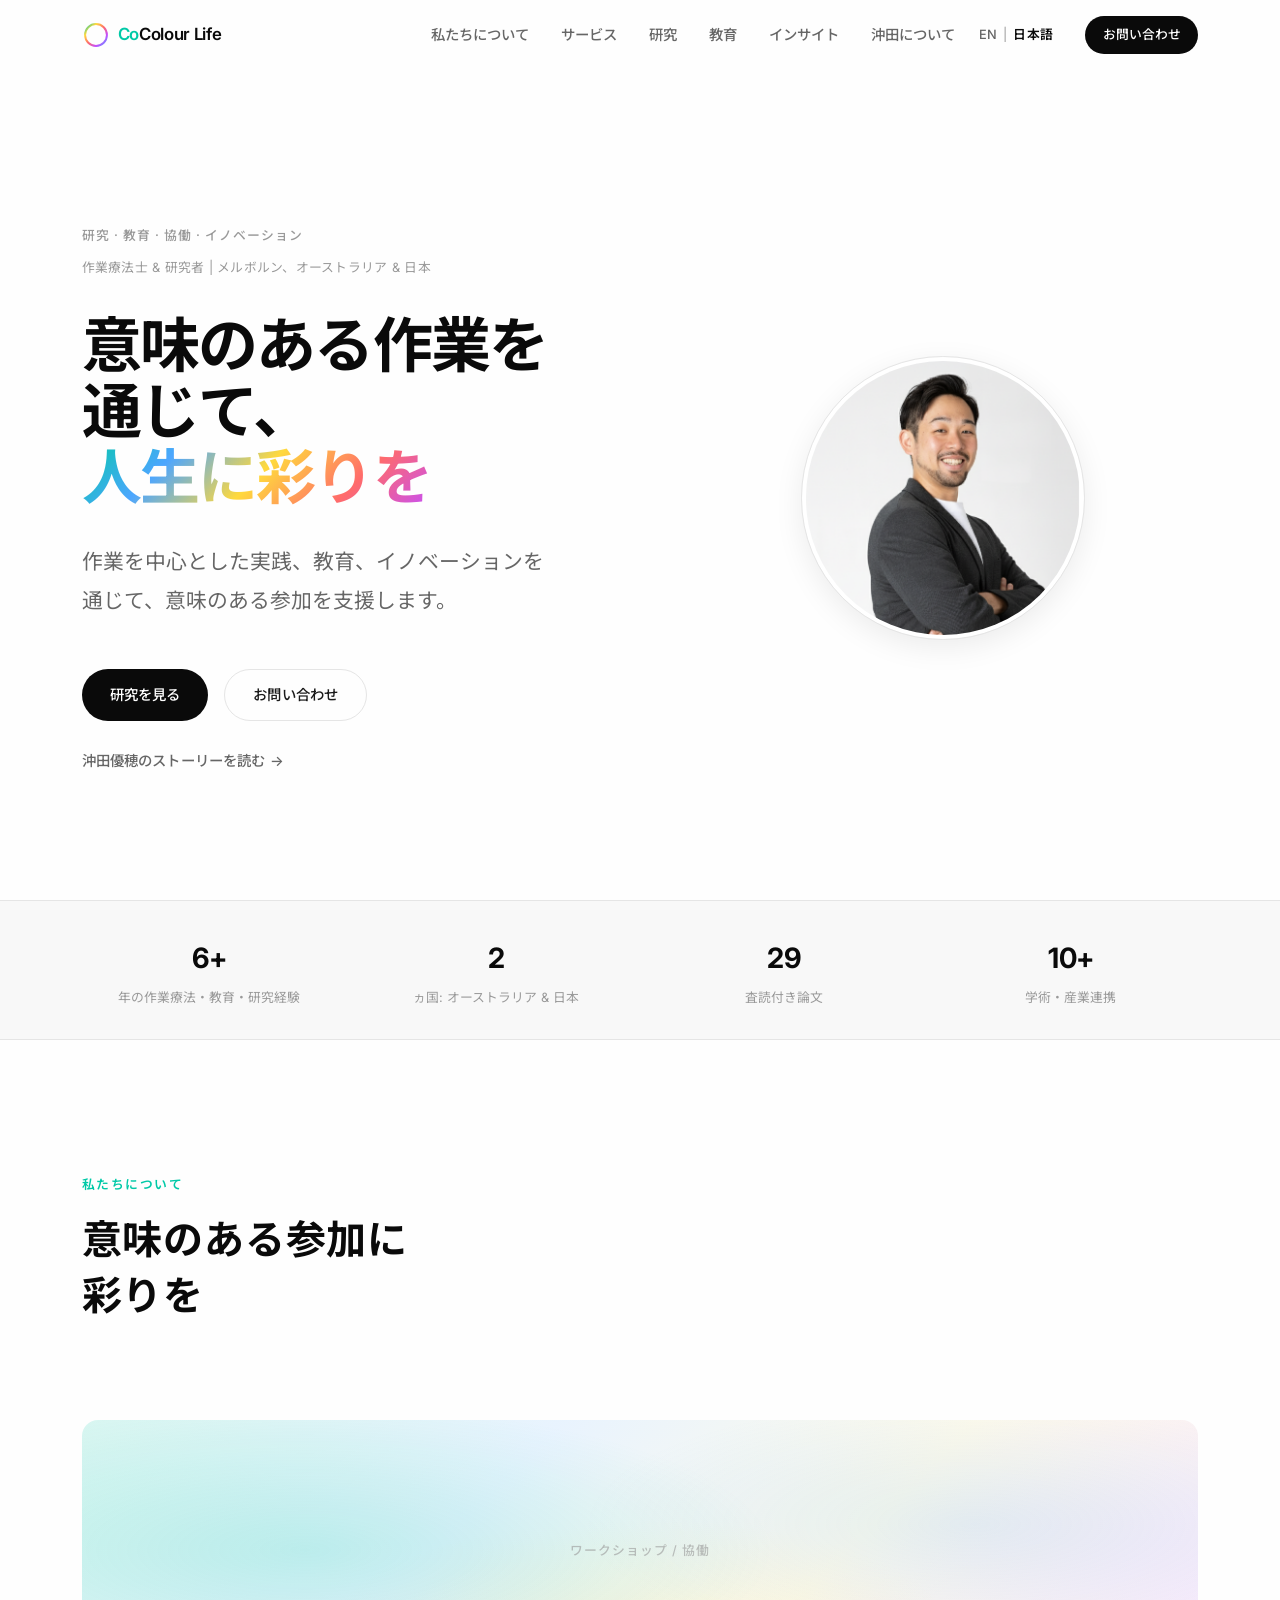
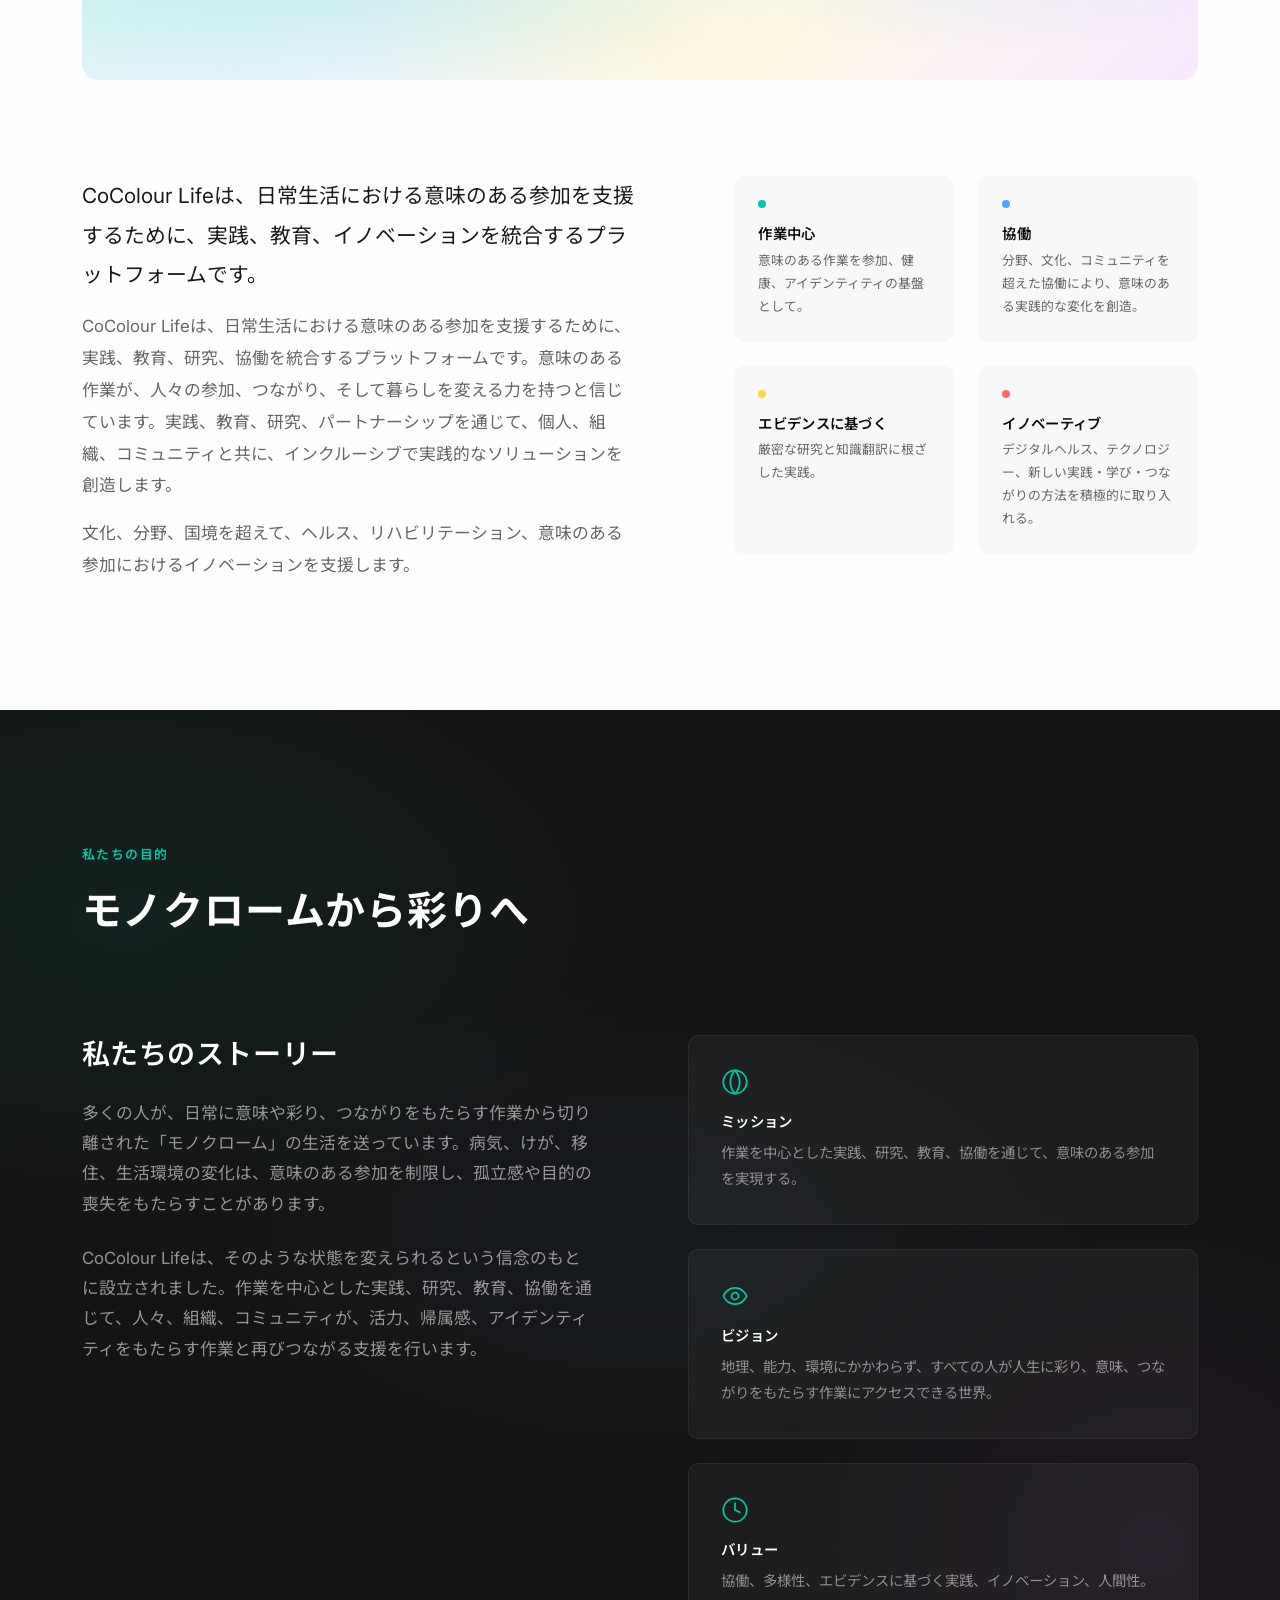
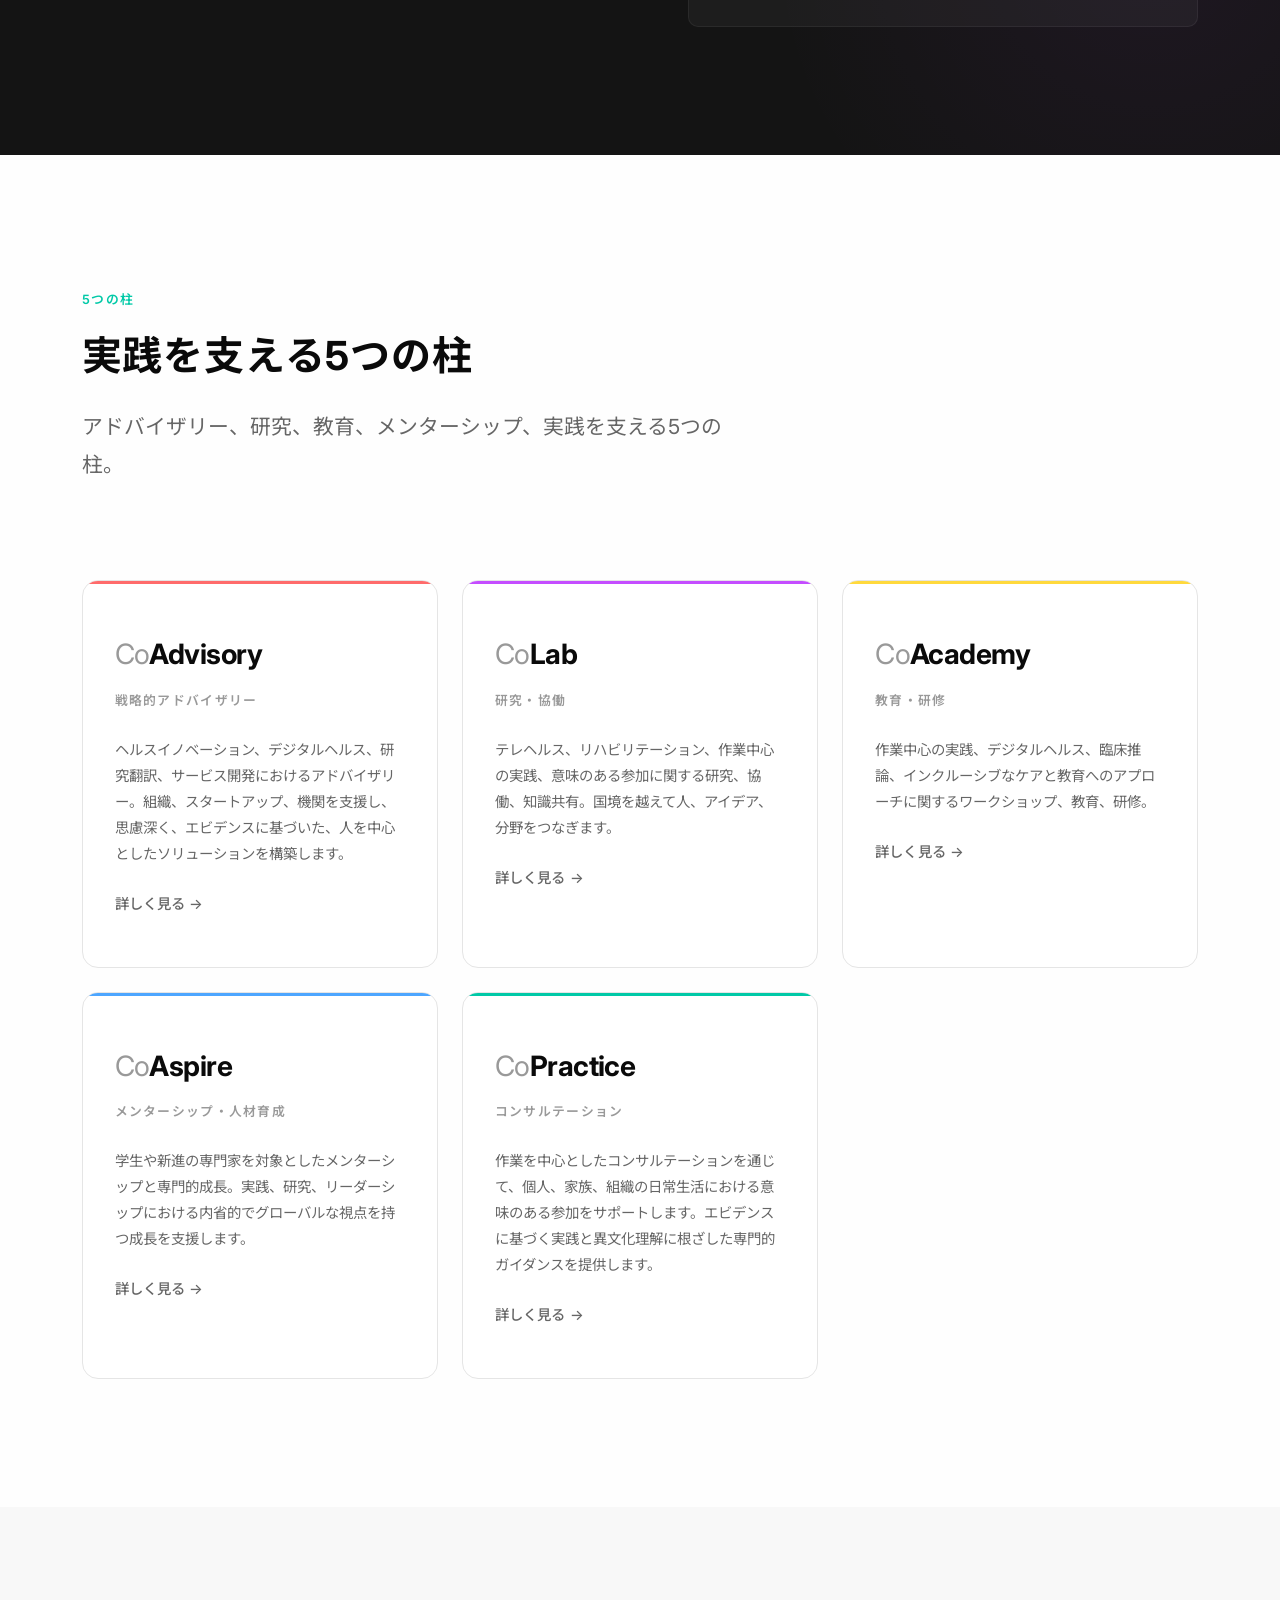
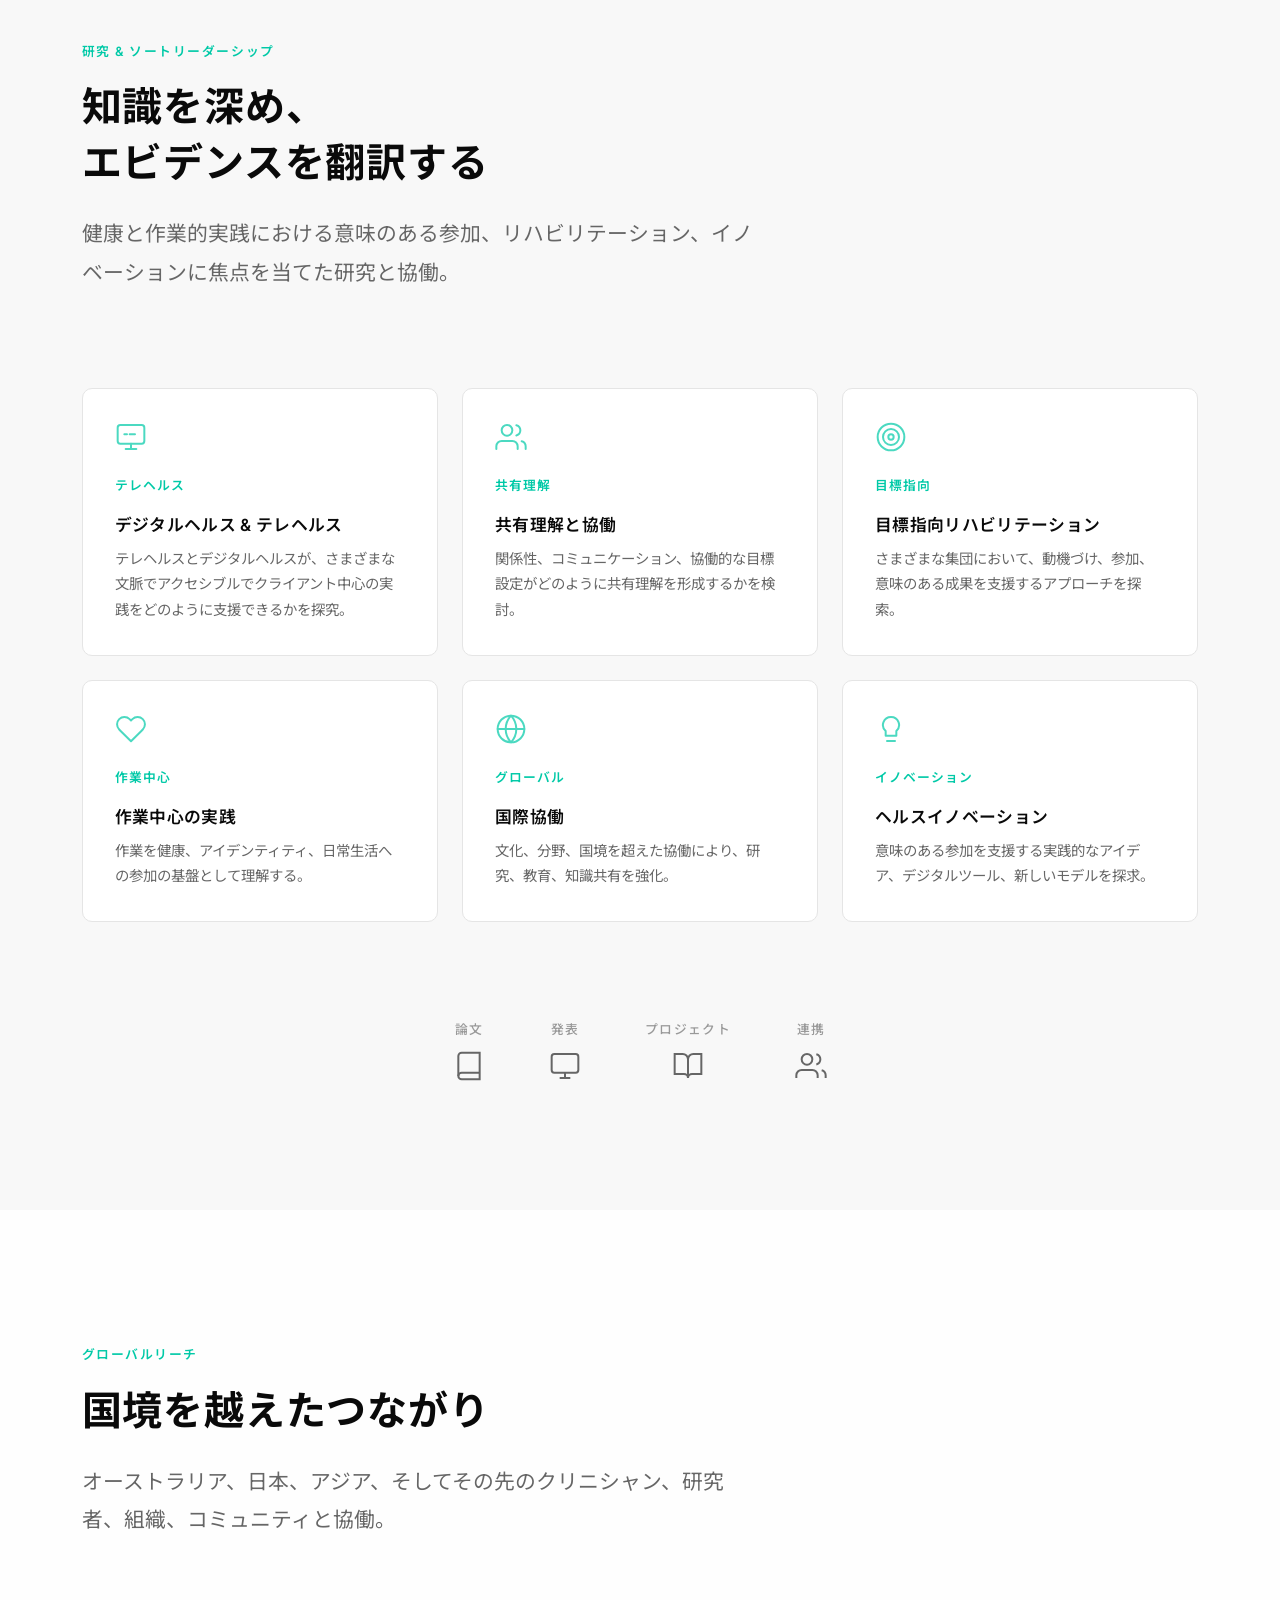
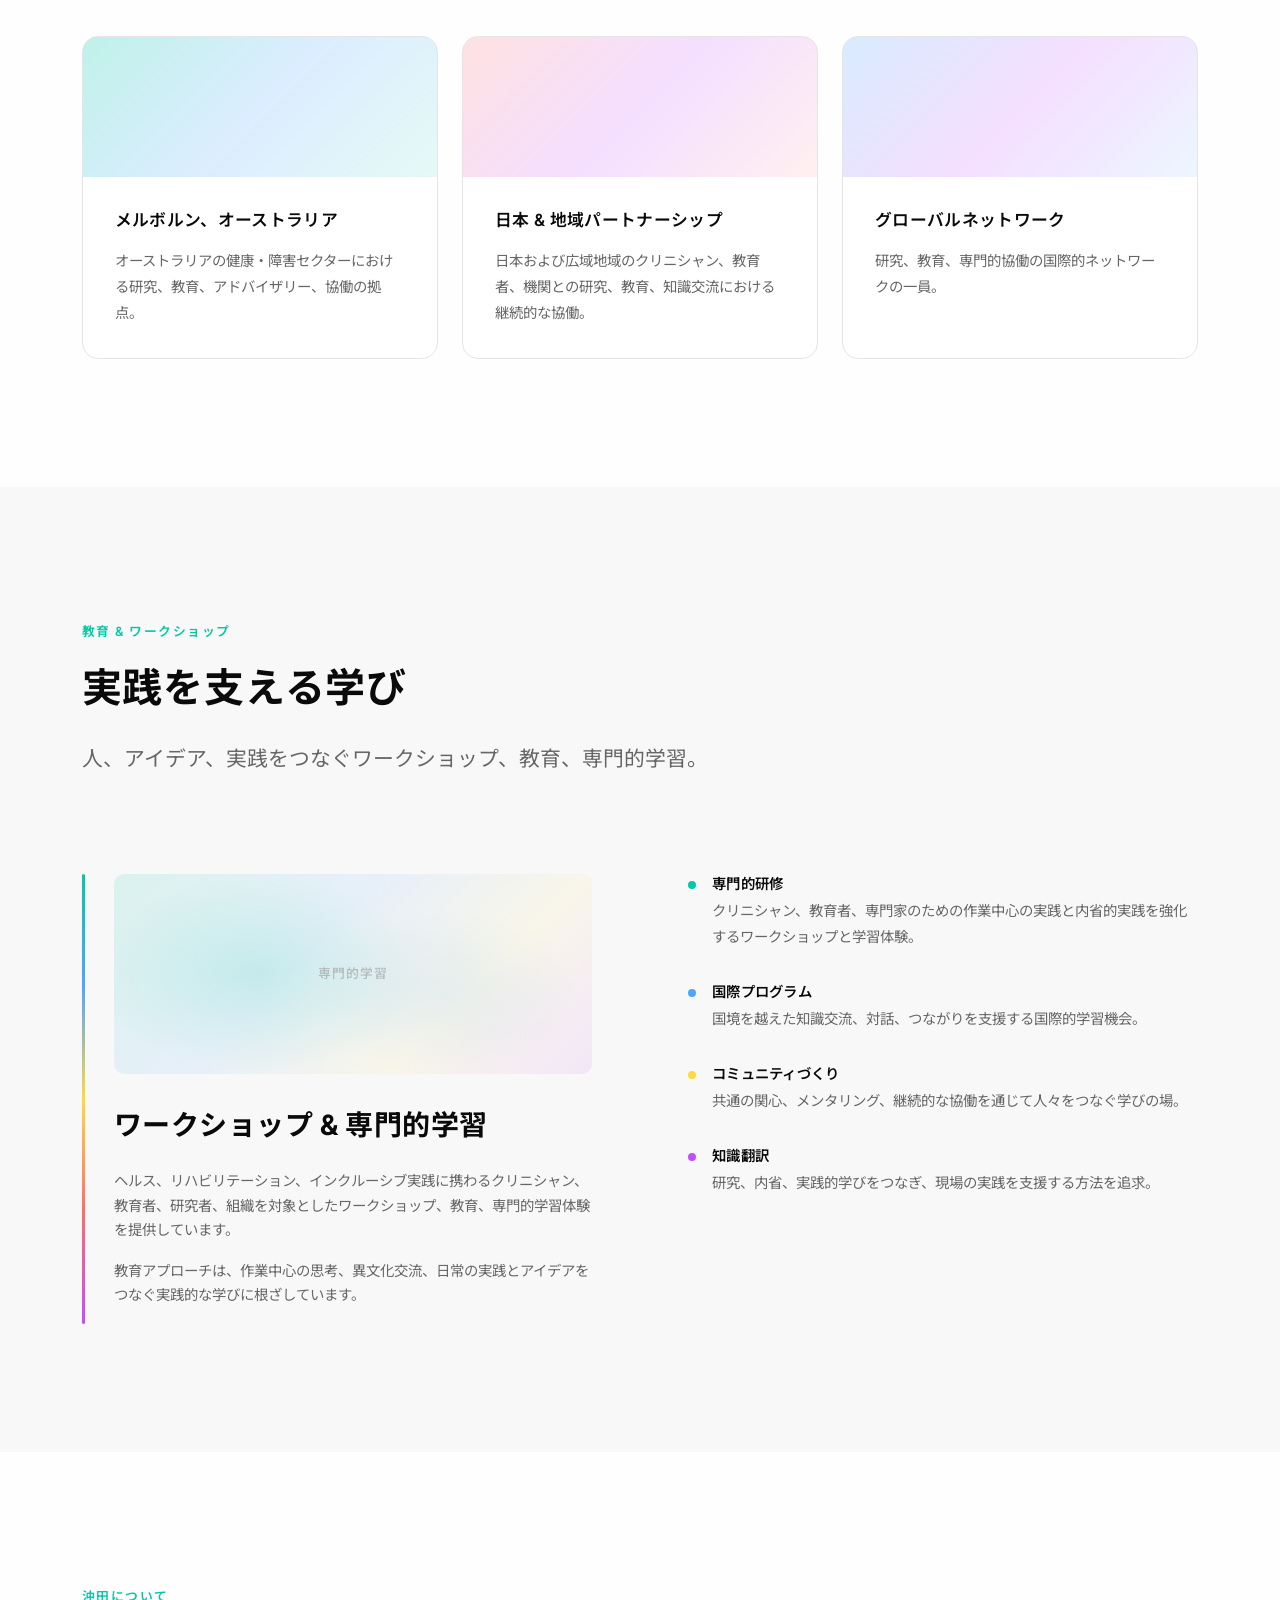
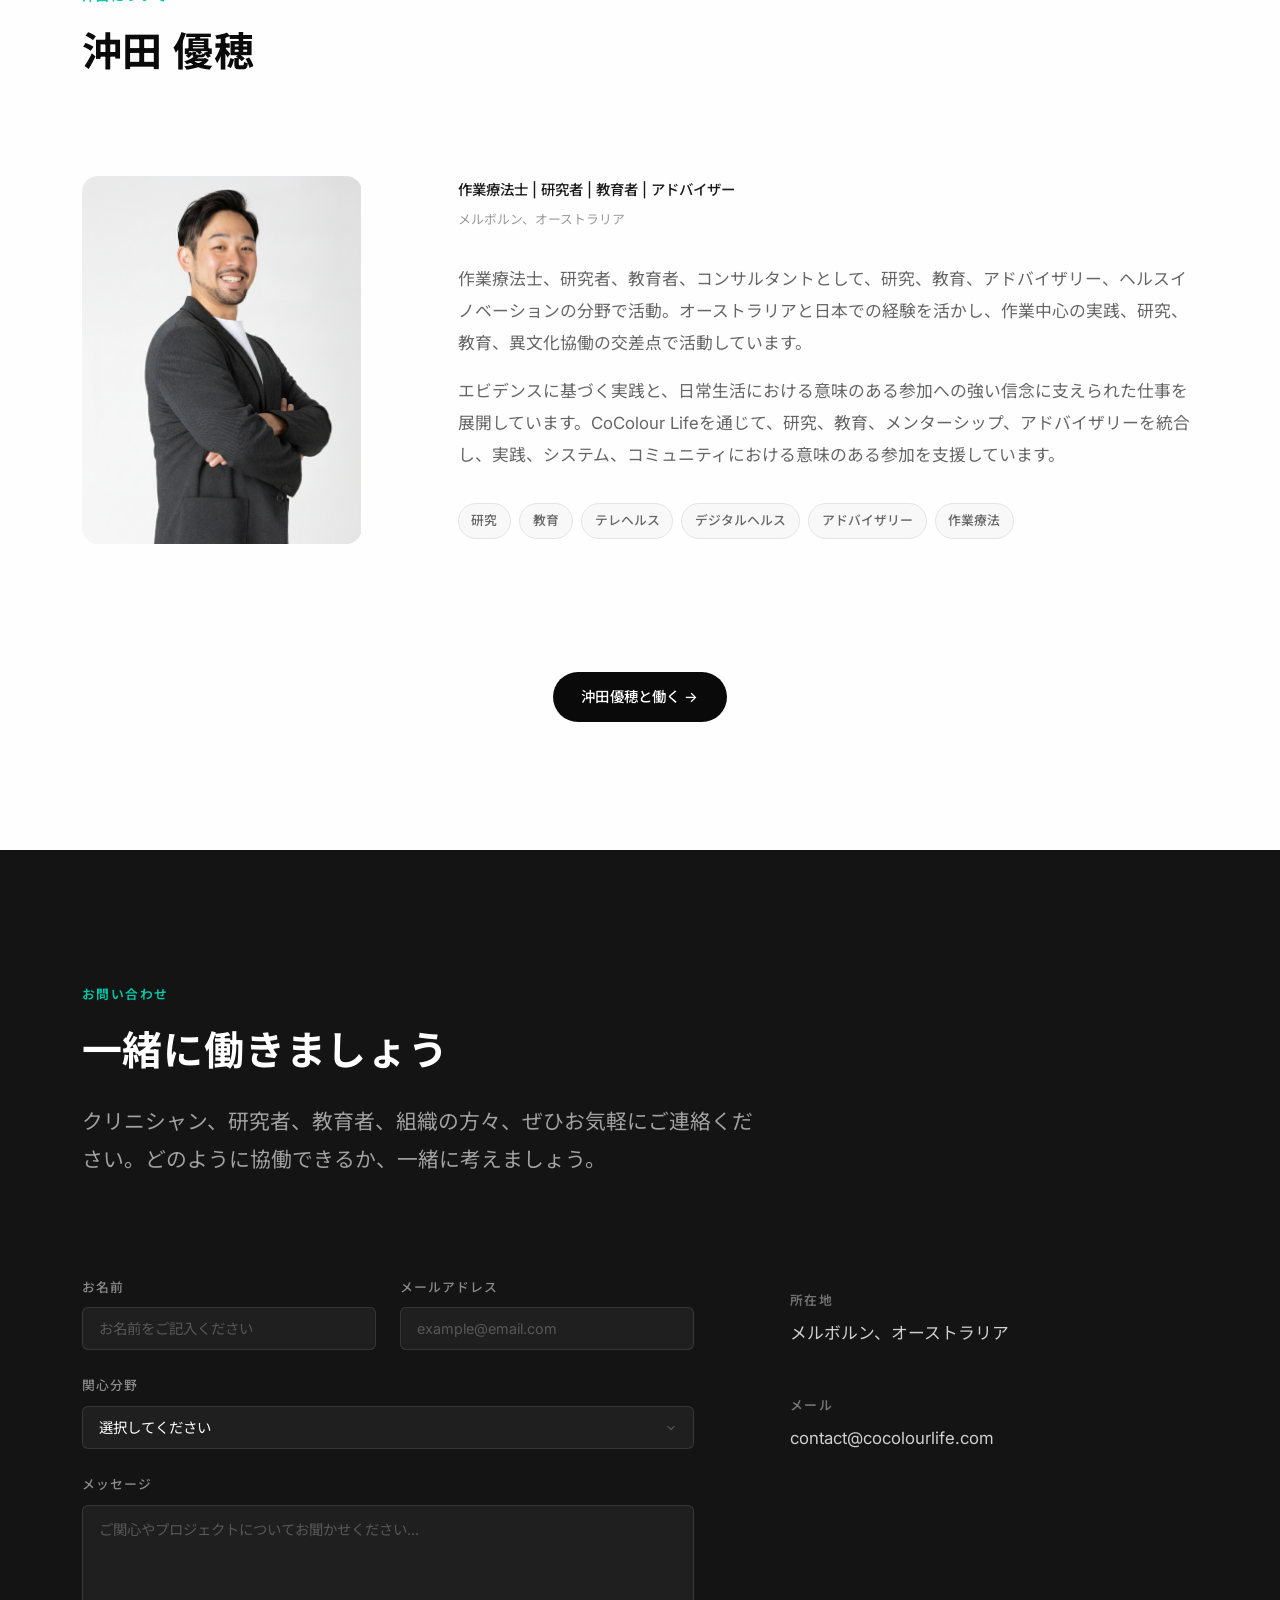
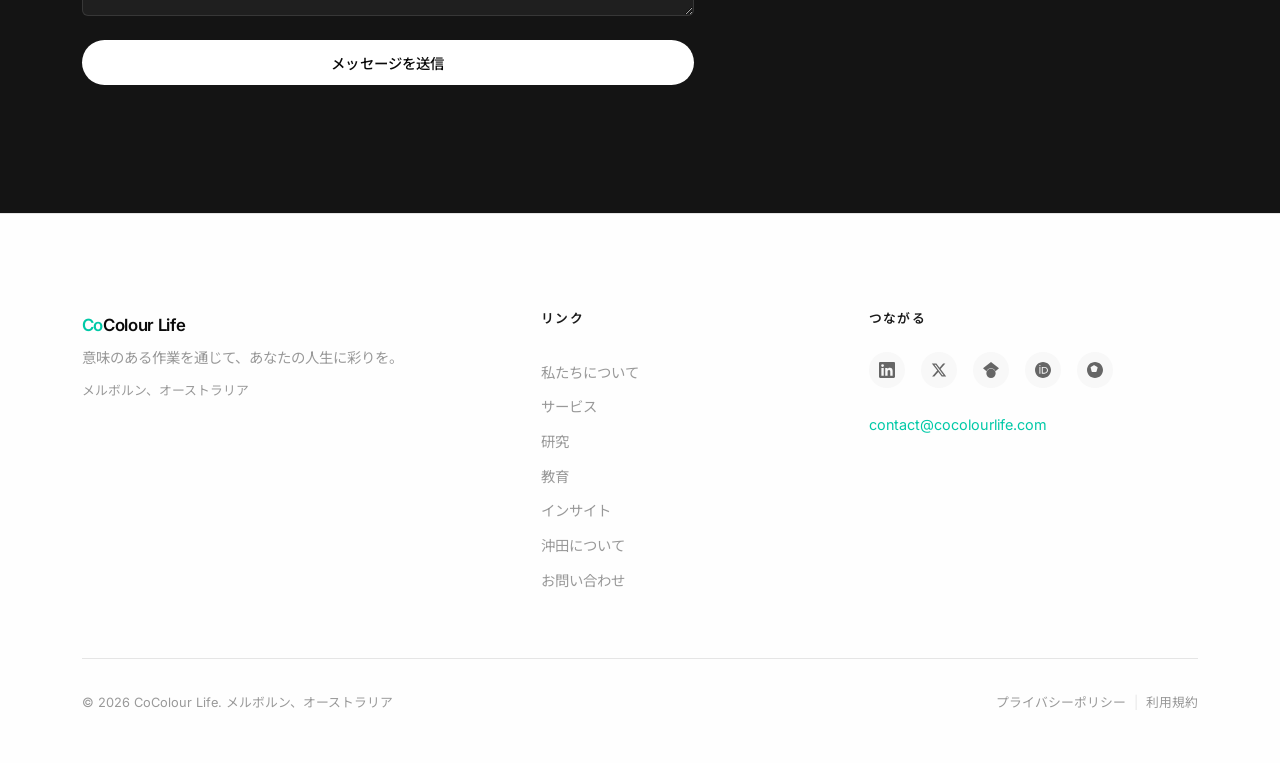
==== ja/index.html @ f4a216bf "CoColour Life — Full website build across 10 iterative prompts: site structure, content, SEO, servic" ====
<!DOCTYPE html>
<html lang="ja">
<head>
  <meta charset="UTF-8" />
  <meta name="viewport" content="width=device-width, initial-scale=1.0" />
  <title>CoColour Life — 意味のある作業を通じて、人生に彩りを</title>
  <meta name="description" content="CoColour Lifeは、作業を中心とした実践、教育、研究、協働を通じて、日常生活における意味のある参加を支援するプラットフォームです。" />
  <meta name="keywords" content="作業療法, 作業中心の実践, テレヘルス, デジタルヘルス, リハビリテーション, 研究, 教育, CoColour Life, 沖田優穂" />
  <meta name="author" content="Yuho Okita" />
  <link rel="canonical" href="https://cocolourlife.com/ja/" />

  <!-- hreflang -->
  <link rel="alternate" hreflang="en" href="https://cocolourlife.com/" />
  <link rel="alternate" hreflang="ja" href="https://cocolourlife.com/ja/" />

  <!-- Open Graph -->
  <meta property="og:type" content="website" />
  <meta property="og:title" content="CoColour Life — 意味のある作業を通じて、人生に彩りを" />
  <meta property="og:description" content="作業を中心とした実践、教育、研究、協働を通じて、意味のある参加を支援します。" />
  <meta property="og:url" content="https://cocolourlife.com/ja/" />
  <meta property="og:site_name" content="CoColour Life" />
  <meta property="og:locale" content="ja_JP" />
  <meta property="og:image" content="https://cocolourlife.com/assets/og-image.png" />
  <meta property="og:image:width" content="1200" />
  <meta property="og:image:height" content="630" />

  <!-- Twitter Card -->
  <meta name="twitter:card" content="summary_large_image" />
  <meta name="twitter:title" content="CoColour Life — 意味のある作業を通じて、人生に彩りを" />
  <meta name="twitter:description" content="作業を中心とした実践、教育、研究、協働を通じて、意味のある参加を支援します。" />
  <meta name="twitter:image" content="https://cocolourlife.com/assets/og-image.png" />

  <link rel="preconnect" href="https://fonts.googleapis.com" />
  <link rel="preconnect" href="https://fonts.gstatic.com" crossorigin />
  <link rel="preload" as="style" href="https://fonts.googleapis.com/css2?family=Inter:wght@300;400;500;600;700&family=Noto+Sans+JP:wght@300;400;500;600;700&display=swap" />
  <link href="https://fonts.googleapis.com/css2?family=Inter:wght@300;400;500;600;700&family=Noto+Sans+JP:wght@300;400;500;600;700&display=swap" rel="stylesheet" />
  <link rel="stylesheet" href="../css/variables.css" />
  <link rel="stylesheet" href="../css/base.css" />
  <link rel="stylesheet" href="../css/nav.css" />
  <link rel="stylesheet" href="../css/sections.css" />
  <link rel="stylesheet" href="../css/components.css" />
  <link rel="stylesheet" href="../css/insights.css" />
  <link rel="stylesheet" href="../css/responsive.css" />
  <link rel="stylesheet" href="../css/ja.css" />
  <link rel="icon" type="image/svg+xml" href="../assets/favicon.svg" />
</head>
<body>
  <a href="#about" class="skip-to-content">コンテンツへスキップ</a>

  <div id="main-site" class="main-site visible">

    <!-- Navigation -->
    <nav class="nav" id="main-nav" role="navigation" aria-label="メインナビゲーション">
      <div class="nav-inner">
        <a href="../ja/" class="nav-logo" aria-label="CoColour Life ホーム">
          <svg viewBox="0 0 200 200" xmlns="http://www.w3.org/2000/svg" class="nav-logo-ring">
            <defs>
              <linearGradient id="grad-nav-1" x1="0%" y1="0%" x2="100%" y2="100%">
                <stop offset="0%" style="stop-color:#00c9a7" />
                <stop offset="25%" style="stop-color:#ffd93d" />
                <stop offset="50%" style="stop-color:#ff6b6b" />
                <stop offset="75%" style="stop-color:#c44dff" />
                <stop offset="100%" style="stop-color:#4da6ff" />
              </linearGradient>
            </defs>
            <circle cx="100" cy="100" r="78" fill="none" stroke="url(#grad-nav-1)" stroke-width="14" />
          </svg>
          <span class="nav-brand"><span class="brand-co">Co</span>Colour Life</span>
        </a>
        <div class="nav-links" id="nav-links">
          <a href="#about" class="nav-link">私たちについて</a>
          <a href="../services.html" class="nav-link">サービス</a>
          <a href="#research" class="nav-link">研究</a>
          <a href="#workshops" class="nav-link">教育</a>
          <a href="../insights.html" class="nav-link">インサイト</a>
          <a href="#founder" class="nav-link">沖田について</a>
          <span class="lang-switch">
            <a href="../index.html" class="lang-link">EN</a>
            <span class="lang-divider">|</span>
            <a href="../ja/" class="lang-link active">日本語</a>
          </span>
          <a href="#contact" class="nav-link nav-link--cta">お問い合わせ</a>
        </div>
        <button class="nav-toggle" id="nav-toggle" aria-label="メニューを開く">
          <span></span><span></span><span></span>
        </button>
      </div>
    </nav>

    <!-- Mobile menu -->
    <div class="mobile-menu" id="mobile-menu">
      <a href="#about" class="mobile-link">私たちについて</a>
      <a href="../services.html" class="mobile-link">サービス</a>
      <a href="#research" class="mobile-link">研究</a>
      <a href="#workshops" class="mobile-link">教育</a>
      <a href="../insights.html" class="mobile-link">インサイト</a>
      <a href="#founder" class="mobile-link">沖田について</a>
      <div class="mobile-lang">
        <a href="../index.html" class="lang-link">EN</a>
        <span class="lang-divider">|</span>
        <a href="../ja/" class="lang-link active">日本語</a>
      </div>
      <a href="#contact" class="mobile-link mobile-link--cta">お問い合わせ</a>
    </div>

    <!-- ===== HERO ===== -->
    <section class="hero" id="hero">
      <div class="container">
        <div class="hero-content">
          <div class="hero-badge">研究 · 教育 · 協働 · イノベーション</div>
          <p class="hero-credential">作業療法士 &amp; 研究者 | メルボルン、オーストラリア &amp; 日本</p>
          <h1 class="hero-title">
            意味のある作業を通じて、<br />
            <span class="gradient-text">人生に彩りを</span>
          </h1>
          <p class="hero-subtitle">
            作業を中心とした実践、教育、イノベーションを通じて、意味のある参加を支援します。
          </p>
          <div class="hero-actions">
            <a href="#research" class="btn btn--primary">研究を見る</a>
            <a href="#contact" class="btn btn--secondary">お問い合わせ</a>
          </div>
          <a href="#founder" class="hero-story-link">沖田優穂のストーリーを読む →</a>
        </div>
        <div class="hero-visual">
          <div class="hero-photo-wrapper">
            <img src="../assets/yuho.png" alt="沖田優穂 — CoColour Life 代表" class="hero-photo" />
          </div>
        </div>
      </div>
    </section>

    <!-- Social Proof Bar -->
    <div class="social-proof">
      <div class="container">
        <div class="proof-grid">
          <div class="proof-item">
            <span class="proof-number">6+</span>
            <span class="proof-label">年の作業療法・教育・研究経験</span>
          </div>
          <div class="proof-item">
            <span class="proof-number">2</span>
            <span class="proof-label">ヵ国: オーストラリア &amp; 日本</span>
          </div>
          <div class="proof-item">
            <span class="proof-number">29</span>
            <span class="proof-label">査読付き論文</span>
          </div>
          <div class="proof-item">
            <span class="proof-number">10+</span>
            <span class="proof-label">学術・産業連携</span>
          </div>
        </div>
      </div>
    </div>

    <!-- ===== ABOUT ===== -->
    <section class="section" id="about">
      <div class="container">
        <div class="section-header">
          <span class="section-label">私たちについて</span>
          <h2 class="section-title">意味のある参加に<br />彩りを</h2>
        </div>
        <div class="about-image" role="img" aria-label="CoColour Life ワークショップの様子">
          <span class="about-image-label">ワークショップ / 協働</span>
        </div>
        <div class="about-grid">
          <div class="about-main">
            <p class="text-lg">
              CoColour Lifeは、日常生活における意味のある参加を支援するために、実践、教育、イノベーションを統合するプラットフォームです。
            </p>
            <p class="text-body">
              CoColour Lifeは、日常生活における意味のある参加を支援するために、実践、教育、研究、協働を統合するプラットフォームです。意味のある作業が、人々の参加、つながり、そして暮らしを変える力を持つと信じています。実践、教育、研究、パートナーシップを通じて、個人、組織、コミュニティと共に、インクルーシブで実践的なソリューションを創造します。
            </p>
            <p class="text-body">
              文化、分野、国境を超えて、ヘルス、リハビリテーション、意味のある参加におけるイノベーションを支援します。
            </p>
          </div>
          <div class="about-values">
            <div class="value-card">
              <div class="value-dot" style="background: #00c9a7"></div>
              <h4>作業中心</h4>
              <p>意味のある作業を参加、健康、アイデンティティの基盤として。</p>
            </div>
            <div class="value-card">
              <div class="value-dot" style="background: #4da6ff"></div>
              <h4>協働</h4>
              <p>分野、文化、コミュニティを超えた協働により、意味のある実践的な変化を創造。</p>
            </div>
            <div class="value-card">
              <div class="value-dot" style="background: #ffd93d"></div>
              <h4>エビデンスに基づく</h4>
              <p>厳密な研究と知識翻訳に根ざした実践。</p>
            </div>
            <div class="value-card">
              <div class="value-dot" style="background: #ff6b6b"></div>
              <h4>イノベーティブ</h4>
              <p>デジタルヘルス、テクノロジー、新しい実践・学び・つながりの方法を積極的に取り入れる。</p>
            </div>
          </div>
        </div>
      </div>
    </section>

    <!-- ===== MISSION / VISION ===== -->
    <section class="section section--dark" id="mission">
      <div class="container">
        <div class="section-header">
          <span class="section-label">私たちの目的</span>
          <h2 class="section-title">モノクロームから彩りへ</h2>
        </div>
        <div class="mission-grid">
          <div class="mission-story">
            <h3>私たちのストーリー</h3>
            <p>
              多くの人が、日常に意味や彩り、つながりをもたらす作業から切り離された「モノクローム」の生活を送っています。病気、けが、移住、生活環境の変化は、意味のある参加を制限し、孤立感や目的の喪失をもたらすことがあります。
            </p>
            <p>
              CoColour Lifeは、そのような状態を変えられるという信念のもとに設立されました。作業を中心とした実践、研究、教育、協働を通じて、人々、組織、コミュニティが、活力、帰属感、アイデンティティをもたらす作業と再びつながる支援を行います。
            </p>
          </div>
          <div class="mission-cards">
            <div class="mission-card">
              <div class="mission-icon">
                <svg viewBox="0 0 24 24" fill="none" stroke="currentColor" stroke-width="1.5" stroke-linecap="round" stroke-linejoin="round"><circle cx="12" cy="12" r="10"/><path d="M12 2a15 15 0 0 1 4 10 15 15 0 0 1-4 10 15 15 0 0 1-4-10 15 15 0 0 1 4-10z"/></svg>
              </div>
              <h4>ミッション</h4>
              <p>作業を中心とした実践、研究、教育、協働を通じて、意味のある参加を実現する。</p>
            </div>
            <div class="mission-card">
              <div class="mission-icon">
                <svg viewBox="0 0 24 24" fill="none" stroke="currentColor" stroke-width="1.5" stroke-linecap="round" stroke-linejoin="round"><path d="M2 12s3-7 10-7 10 7 10 7-3 7-10 7-10-7-10-7z"/><circle cx="12" cy="12" r="3"/></svg>
              </div>
              <h4>ビジョン</h4>
              <p>地理、能力、環境にかかわらず、すべての人が人生に彩り、意味、つながりをもたらす作業にアクセスできる世界。</p>
            </div>
            <div class="mission-card">
              <div class="mission-icon">
                <svg viewBox="0 0 24 24" fill="none" stroke="currentColor" stroke-width="1.5" stroke-linecap="round" stroke-linejoin="round"><path d="M12 22c5.523 0 10-4.477 10-10S17.523 2 12 2 2 6.477 2 12s4.477 10 10 10z"/><path d="M12 6v6l4 2"/></svg>
              </div>
              <h4>バリュー</h4>
              <p>協働、多様性、エビデンスに基づく実践、イノベーション、人間性。</p>
            </div>
          </div>
        </div>
      </div>
    </section>

    <!-- ===== FIVE PILLARS ===== -->
    <section class="section" id="pillars">
      <div class="container">
        <div class="section-header">
          <span class="section-label">5つの柱</span>
          <h2 class="section-title">実践を支える5つの柱</h2>
          <p class="section-desc">アドバイザリー、研究、教育、メンターシップ、実践を支える5つの柱。</p>
        </div>
        <div class="pillars-grid">
          <div class="pillar-card" data-colour="#ff6b6b">
            <div class="pillar-accent" style="background: #ff6b6b"></div>
            <div class="pillar-header">
              <span class="pillar-prefix">Co</span><span class="pillar-name">Advisory</span>
            </div>
            <p class="pillar-type">戦略的アドバイザリー</p>
            <p class="pillar-desc">ヘルスイノベーション、デジタルヘルス、研究翻訳、サービス開発におけるアドバイザリー。組織、スタートアップ、機関を支援し、思慮深く、エビデンスに基づいた、人を中心としたソリューションを構築します。</p>
            <a href="../services.html#coadvisory" class="pillar-link">詳しく見る →</a>
          </div>
          <div class="pillar-card" data-colour="#c44dff">
            <div class="pillar-accent" style="background: #c44dff"></div>
            <div class="pillar-header">
              <span class="pillar-prefix">Co</span><span class="pillar-name">Lab</span>
            </div>
            <p class="pillar-type">研究・協働</p>
            <p class="pillar-desc">テレヘルス、リハビリテーション、作業中心の実践、意味のある参加に関する研究、協働、知識共有。国境を越えて人、アイデア、分野をつなぎます。</p>
            <a href="../services.html#colab" class="pillar-link">詳しく見る →</a>
          </div>
          <div class="pillar-card" data-colour="#ffd93d">
            <div class="pillar-accent" style="background: #ffd93d"></div>
            <div class="pillar-header">
              <span class="pillar-prefix">Co</span><span class="pillar-name">Academy</span>
            </div>
            <p class="pillar-type">教育・研修</p>
            <p class="pillar-desc">作業中心の実践、デジタルヘルス、臨床推論、インクルーシブなケアと教育へのアプローチに関するワークショップ、教育、研修。</p>
            <a href="../services.html#coacademy" class="pillar-link">詳しく見る →</a>
          </div>
          <div class="pillar-card" data-colour="#4da6ff">
            <div class="pillar-accent" style="background: #4da6ff"></div>
            <div class="pillar-header">
              <span class="pillar-prefix">Co</span><span class="pillar-name">Aspire</span>
            </div>
            <p class="pillar-type">メンターシップ・人材育成</p>
            <p class="pillar-desc">学生や新進の専門家を対象としたメンターシップと専門的成長。実践、研究、リーダーシップにおける内省的でグローバルな視点を持つ成長を支援します。</p>
            <a href="../services.html#coaspire" class="pillar-link">詳しく見る →</a>
          </div>
          <div class="pillar-card" data-colour="#00c9a7">
            <div class="pillar-accent" style="background: #00c9a7"></div>
            <div class="pillar-header">
              <span class="pillar-prefix">Co</span><span class="pillar-name">Practice</span>
            </div>
            <p class="pillar-type">コンサルテーション</p>
            <p class="pillar-desc">作業を中心としたコンサルテーションを通じて、個人、家族、組織の日常生活における意味のある参加をサポートします。エビデンスに基づく実践と異文化理解に根ざした専門的ガイダンスを提供します。</p>
            <a href="../services.html#copractice" class="pillar-link">詳しく見る →</a>
          </div>
        </div>
      </div>
    </section>

    <!-- ===== RESEARCH ===== -->
    <section class="section section--subtle" id="research">
      <div class="container">
        <div class="section-header">
          <span class="section-label">研究 &amp; ソートリーダーシップ</span>
          <h2 class="section-title">知識を深め、<br />エビデンスを翻訳する</h2>
          <p class="section-desc">健康と作業的実践における意味のある参加、リハビリテーション、イノベーションに焦点を当てた研究と協働。</p>
        </div>
        <div class="research-grid">
          <div class="research-card">
            <div class="research-card-icon">
              <svg viewBox="0 0 24 24" fill="none" stroke="currentColor" stroke-width="1.5" stroke-linecap="round" stroke-linejoin="round"><rect x="2" y="3" width="20" height="14" rx="2"/><path d="M8 21h8"/><path d="M12 17v4"/><path d="M7 10h2m2 0h4"/></svg>
            </div>
            <div class="research-tag">テレヘルス</div>
            <h4>デジタルヘルス &amp; テレヘルス</h4>
            <p>テレヘルスとデジタルヘルスが、さまざまな文脈でアクセシブルでクライアント中心の実践をどのように支援できるかを探究。</p>
          </div>
          <div class="research-card">
            <div class="research-card-icon">
              <svg viewBox="0 0 24 24" fill="none" stroke="currentColor" stroke-width="1.5" stroke-linecap="round" stroke-linejoin="round"><path d="M17 21v-2a4 4 0 0 0-4-4H5a4 4 0 0 0-4 4v2"/><circle cx="9" cy="7" r="4"/><path d="M23 21v-2a4 4 0 0 0-3-3.87"/><path d="M16 3.13a4 4 0 0 1 0 7.75"/></svg>
            </div>
            <div class="research-tag">共有理解</div>
            <h4>共有理解と協働</h4>
            <p>関係性、コミュニケーション、協働的な目標設定がどのように共有理解を形成するかを検討。</p>
          </div>
          <div class="research-card">
            <div class="research-card-icon">
              <svg viewBox="0 0 24 24" fill="none" stroke="currentColor" stroke-width="1.5" stroke-linecap="round" stroke-linejoin="round"><circle cx="12" cy="12" r="10"/><circle cx="12" cy="12" r="6"/><circle cx="12" cy="12" r="2"/></svg>
            </div>
            <div class="research-tag">目標指向</div>
            <h4>目標指向リハビリテーション</h4>
            <p>さまざまな集団において、動機づけ、参加、意味のある成果を支援するアプローチを探索。</p>
          </div>
          <div class="research-card">
            <div class="research-card-icon">
              <svg viewBox="0 0 24 24" fill="none" stroke="currentColor" stroke-width="1.5" stroke-linecap="round" stroke-linejoin="round"><path d="M20.84 4.61a5.5 5.5 0 0 0-7.78 0L12 5.67l-1.06-1.06a5.5 5.5 0 0 0-7.78 7.78l1.06 1.06L12 21.23l7.78-7.78 1.06-1.06a5.5 5.5 0 0 0 0-7.78z"/></svg>
            </div>
            <div class="research-tag">作業中心</div>
            <h4>作業中心の実践</h4>
            <p>作業を健康、アイデンティティ、日常生活への参加の基盤として理解する。</p>
          </div>
          <div class="research-card">
            <div class="research-card-icon">
              <svg viewBox="0 0 24 24" fill="none" stroke="currentColor" stroke-width="1.5" stroke-linecap="round" stroke-linejoin="round"><circle cx="12" cy="12" r="10"/><path d="M2 12h20"/><path d="M12 2a15 15 0 0 1 4 10 15 15 0 0 1-4 10 15 15 0 0 1-4-10 15 15 0 0 1 4-10z"/></svg>
            </div>
            <div class="research-tag">グローバル</div>
            <h4>国際協働</h4>
            <p>文化、分野、国境を超えた協働により、研究、教育、知識共有を強化。</p>
          </div>
          <div class="research-card">
            <div class="research-card-icon">
              <svg viewBox="0 0 24 24" fill="none" stroke="currentColor" stroke-width="1.5" stroke-linecap="round" stroke-linejoin="round"><path d="M9 21h6"/><path d="M12 3a6 6 0 0 0-4 10.5V17h8v-3.5A6 6 0 0 0 12 3z"/></svg>
            </div>
            <div class="research-tag">イノベーション</div>
            <h4>ヘルスイノベーション</h4>
            <p>意味のある参加を支援する実践的なアイデア、デジタルツール、新しいモデルを探求。</p>
          </div>
        </div>
        <div class="research-cta">
          <div class="research-stat-grid">
            <div class="research-stat">
              <span class="stat-label">論文</span>
              <span class="stat-icon">
                <svg viewBox="0 0 24 24" fill="none" stroke="currentColor" stroke-width="1.5"><path d="M4 19.5A2.5 2.5 0 0 1 6.5 17H20"/><path d="M6.5 2H20v20H6.5A2.5 2.5 0 0 1 4 19.5v-15A2.5 2.5 0 0 1 6.5 2z"/></svg>
              </span>
            </div>
            <div class="research-stat">
              <span class="stat-label">発表</span>
              <span class="stat-icon">
                <svg viewBox="0 0 24 24" fill="none" stroke="currentColor" stroke-width="1.5"><rect x="2" y="3" width="20" height="14" rx="2"/><path d="M8 21h8"/><path d="M12 17v4"/></svg>
              </span>
            </div>
            <div class="research-stat">
              <span class="stat-label">プロジェクト</span>
              <span class="stat-icon">
                <svg viewBox="0 0 24 24" fill="none" stroke="currentColor" stroke-width="1.5"><path d="M2 3h6a4 4 0 0 1 4 4v14a3 3 0 0 0-3-3H2z"/><path d="M22 3h-6a4 4 0 0 0-4 4v14a3 3 0 0 1 3-3h7z"/></svg>
              </span>
            </div>
            <div class="research-stat">
              <span class="stat-label">連携</span>
              <span class="stat-icon">
                <svg viewBox="0 0 24 24" fill="none" stroke="currentColor" stroke-width="1.5"><path d="M17 21v-2a4 4 0 0 0-4-4H5a4 4 0 0 0-4 4v2"/><circle cx="9" cy="7" r="4"/><path d="M23 21v-2a4 4 0 0 0-3-3.87"/><path d="M16 3.13a4 4 0 0 1 0 7.75"/></svg>
              </span>
            </div>
          </div>
        </div>
      </div>
    </section>

    <!-- ===== GLOBAL ===== -->
    <section class="section" id="global">
      <div class="container">
        <div class="section-header">
          <span class="section-label">グローバルリーチ</span>
          <h2 class="section-title">国境を越えたつながり</h2>
          <p class="section-desc">オーストラリア、日本、アジア、そしてその先のクリニシャン、研究者、組織、コミュニティと協働。</p>
        </div>
        <div class="global-cards">
          <div class="global-card">
            <div class="global-card-image global-card-image--melbourne" role="img" aria-label="メルボルン、オーストラリア"></div>
            <div class="global-card-body">
              <h4>メルボルン、オーストラリア</h4>
              <p>オーストラリアの健康・障害セクターにおける研究、教育、アドバイザリー、協働の拠点。</p>
            </div>
          </div>
          <div class="global-card">
            <div class="global-card-image global-card-image--japan" role="img" aria-label="日本と地域パートナーシップ"></div>
            <div class="global-card-body">
              <h4>日本 &amp; 地域パートナーシップ</h4>
              <p>日本および広域地域のクリニシャン、教育者、機関との研究、教育、知識交流における継続的な協働。</p>
            </div>
          </div>
          <div class="global-card">
            <div class="global-card-image global-card-image--global" role="img" aria-label="グローバルネットワーク"></div>
            <div class="global-card-body">
              <h4>グローバルネットワーク</h4>
              <p>研究、教育、専門的協働の国際的ネットワークの一員。</p>
            </div>
          </div>
        </div>
      </div>
    </section>

    <!-- ===== WORKSHOPS ===== -->
    <section class="section section--subtle" id="workshops">
      <div class="container">
        <div class="section-header">
          <span class="section-label">教育 &amp; ワークショップ</span>
          <h2 class="section-title">実践を支える学び</h2>
          <p class="section-desc">人、アイデア、実践をつなぐワークショップ、教育、専門的学習。</p>
        </div>
        <div class="workshops-content">
          <div class="workshop-feature">
            <div class="workshop-feature-accent"></div>
            <div class="workshop-image" role="img" aria-label="ワークショップと専門的学習">
              <span class="workshop-image-label">専門的学習</span>
            </div>
            <h3>ワークショップ &amp; 専門的学習</h3>
            <p>
              ヘルス、リハビリテーション、インクルーシブ実践に携わるクリニシャン、教育者、研究者、組織を対象としたワークショップ、教育、専門的学習体験を提供しています。
            </p>
            <p>
              教育アプローチは、作業中心の思考、異文化交流、日常の実践とアイデアをつなぐ実践的な学びに根ざしています。
            </p>
          </div>
          <div class="workshop-list">
            <div class="workshop-item">
              <div class="workshop-dot" style="background: #00c9a7"></div>
              <div>
                <h4>専門的研修</h4>
                <p>クリニシャン、教育者、専門家のための作業中心の実践と内省的実践を強化するワークショップと学習体験。</p>
              </div>
            </div>
            <div class="workshop-item">
              <div class="workshop-dot" style="background: #4da6ff"></div>
              <div>
                <h4>国際プログラム</h4>
                <p>国境を越えた知識交流、対話、つながりを支援する国際的学習機会。</p>
              </div>
            </div>
            <div class="workshop-item">
              <div class="workshop-dot" style="background: #ffd93d"></div>
              <div>
                <h4>コミュニティづくり</h4>
                <p>共通の関心、メンタリング、継続的な協働を通じて人々をつなぐ学びの場。</p>
              </div>
            </div>
            <div class="workshop-item">
              <div class="workshop-dot" style="background: #c44dff"></div>
              <div>
                <h4>知識翻訳</h4>
                <p>研究、内省、実践的学びをつなぎ、現場の実践を支援する方法を追求。</p>
              </div>
            </div>
          </div>
        </div>
      </div>
    </section>

    <!-- ===== FOUNDER ===== -->
    <section class="section" id="founder">
      <div class="container">
        <div class="section-header">
          <span class="section-label">沖田について</span>
          <h2 class="section-title">沖田 優穂</h2>
        </div>
        <div class="founder-content">
          <div class="founder-portrait">
            <img src="../assets/yuho.png" alt="沖田優穂" class="founder-photo" />
          </div>
          <div class="founder-bio">
            <p class="founder-role">作業療法士 | 研究者 | 教育者 | アドバイザー</p>
            <p class="founder-location">メルボルン、オーストラリア</p>
            <p class="text-body">
              作業療法士、研究者、教育者、コンサルタントとして、研究、教育、アドバイザリー、ヘルスイノベーションの分野で活動。オーストラリアと日本での経験を活かし、作業中心の実践、研究、教育、異文化協働の交差点で活動しています。
            </p>
            <p class="text-body">
              エビデンスに基づく実践と、日常生活における意味のある参加への強い信念に支えられた仕事を展開しています。CoColour Lifeを通じて、研究、教育、メンターシップ、アドバイザリーを統合し、実践、システム、コミュニティにおける意味のある参加を支援しています。
            </p>
            <div class="founder-tags">
              <span class="tag">研究</span>
              <span class="tag">教育</span>
              <span class="tag">テレヘルス</span>
              <span class="tag">デジタルヘルス</span>
              <span class="tag">アドバイザリー</span>
              <span class="tag">作業療法</span>
            </div>
          </div>
        </div>
        <div class="founder-cta">
          <a href="#contact" class="btn btn--primary">沖田優穂と働く →</a>
        </div>
      </div>
    </section>

    <!-- ===== CONTACT ===== -->
    <section class="section section--dark" id="contact">
      <div class="container">
        <div class="section-header">
          <span class="section-label">お問い合わせ</span>
          <h2 class="section-title">一緒に働きましょう</h2>
          <p class="section-desc">クリニシャン、研究者、教育者、組織の方々、ぜひお気軽にご連絡ください。どのように協働できるか、一緒に考えましょう。</p>
        </div>
        <div class="contact-content">
          <form class="contact-form" id="contact-form" action="https://formspree.io/f/mlgpeaoj" method="POST">
            <div class="form-row">
              <div class="form-group">
                <label for="name">お名前</label>
                <input type="text" id="name" name="name" placeholder="お名前をご記入ください" required />
              </div>
              <div class="form-group">
                <label for="email">メールアドレス</label>
                <input type="email" id="email" name="email" placeholder="example@email.com" required />
              </div>
            </div>
            <div class="form-group">
              <label for="interest">関心分野</label>
              <select id="interest" name="interest">
                <option value="">選択してください</option>
                <option value="advisory">アドバイザリー (CoAdvisory)</option>
                <option value="lab">研究協働 (CoLab)</option>
                <option value="academy">ワークショップ・教育 (CoAcademy)</option>
                <option value="aspire">メンターシップ (CoAspire)</option>
                <option value="practice">実践サポート (CoPractice)</option>
                <option value="other">その他</option>
              </select>
            </div>
            <div class="form-group">
              <label for="message">メッセージ</label>
              <textarea id="message" name="message" rows="5" placeholder="ご関心やプロジェクトについてお聞かせください..."></textarea>
            </div>
            <button type="submit" class="btn btn--primary btn--full">メッセージを送信</button>
          </form>
          <div class="contact-info">
            <div class="contact-detail">
              <h4>所在地</h4>
              <p>メルボルン、オーストラリア</p>
            </div>
            <div class="contact-detail">
              <h4>メール</h4>
              <p>contact@cocolourlife.com</p>
            </div>
          </div>
        </div>
      </div>
    </section>

    <!-- ===== FOOTER ===== -->
    <footer class="footer" role="contentinfo">
      <div class="container">
        <div class="footer-grid">
          <div class="footer-brand">
            <span class="footer-logo"><span class="brand-co">Co</span>Colour Life</span>
            <p class="footer-tagline">意味のある作業を通じて、あなたの人生に彩りを。</p>
            <p class="footer-location">メルボルン、オーストラリア</p>
          </div>
          <div class="footer-nav">
            <h4 class="footer-heading">リンク</h4>
            <a href="../index.html#about">私たちについて</a>
            <a href="../services.html">サービス</a>
            <a href="../index.html#research">研究</a>
            <a href="../index.html#workshops">教育</a>
            <a href="../insights.html">インサイト</a>
            <a href="../index.html#founder">沖田について</a>
            <a href="../index.html#contact">お問い合わせ</a>
          </div>
          <div class="footer-connect">
            <h4 class="footer-heading">つながる</h4>
            <div class="footer-social">
              <a href="https://www.linkedin.com/in/yuho-okita-569b8413b/" target="_blank" rel="noopener noreferrer" aria-label="LinkedIn">
                <svg viewBox="0 0 24 24" fill="currentColor"><path d="M20.447 20.452h-3.554v-5.569c0-1.328-.027-3.037-1.852-3.037-1.853 0-2.136 1.445-2.136 2.939v5.667H9.351V9h3.414v1.561h.046c.477-.9 1.637-1.85 3.37-1.85 3.601 0 4.267 2.37 4.267 5.455v6.286zM5.337 7.433a2.062 2.062 0 0 1-2.063-2.065 2.064 2.064 0 1 1 2.063 2.065zm1.782 13.019H3.555V9h3.564v11.452zM22.225 0H1.771C.792 0 0 .774 0 1.729v20.542C0 23.227.792 24 1.771 24h20.451C23.2 24 24 23.227 24 22.271V1.729C24 .774 23.2 0 22.222 0h.003z"/></svg>
              </a>
              <a href="https://x.com/OkitaYuho" target="_blank" rel="noopener noreferrer" aria-label="X (Twitter)">
                <svg viewBox="0 0 24 24" fill="currentColor"><path d="M18.244 2.25h3.308l-7.227 8.26 8.502 11.24H16.17l-5.214-6.817L4.99 21.75H1.68l7.73-8.835L1.254 2.25H8.08l4.713 6.231zm-1.161 17.52h1.833L7.084 4.126H5.117z"/></svg>
              </a>
              <a href="https://scholar.google.com/citations?user=wBDqAX0AAAAJ&hl=en&oi=ao" target="_blank" rel="noopener noreferrer" aria-label="Google Scholar">
                <svg viewBox="0 0 24 24" fill="currentColor"><path d="M5.242 13.769L0 9.5 12 0l12 9.5-5.242 4.269C17.548 11.249 14.978 9.5 12 9.5c-2.977 0-5.548 1.748-6.758 4.269zM12 10a7 7 0 1 0 0 14 7 7 0 0 0 0-14z"/></svg>
              </a>
              <a href="https://orcid.org/0000-0002-8455-3301" target="_blank" rel="noopener noreferrer" aria-label="ORCID">
                <svg viewBox="0 0 24 24" fill="currentColor"><path d="M12 0C5.372 0 0 5.372 0 12s5.372 12 12 12 12-5.372 12-12S18.628 0 12 0zM7.369 4.378c.525 0 .947.431.947.947s-.422.947-.947.947a.95.95 0 0 1-.947-.947c0-.525.422-.947.947-.947zm-.722 3.038h1.444v10.041H6.647V7.416zm3.562 0h3.9c3.712 0 5.344 2.653 5.344 5.025 0 2.578-2.016 5.025-5.325 5.025h-3.919V7.416zm1.444 1.303v7.444h2.297c3.272 0 4.022-2.484 4.022-3.722 0-2.016-1.284-3.722-3.919-3.722h-2.4z"/></svg>
              </a>
              <a href="https://linktr.ee/yuhookita" target="_blank" rel="noopener noreferrer" aria-label="Linktree">
                <svg viewBox="0 0 24 24" fill="currentColor"><path d="M7.953 15.066l-.038.002a.975.975 0 0 1-.935-.715l-.004-.017-1.56-5.907a.975.975 0 0 1 .467-1.069l.019-.01 4.272-2.31a.975.975 0 0 1 .918.006l.016.009 4.272 2.31a.975.975 0 0 1 .505 1.063l-.003.016-1.56 5.907a.975.975 0 0 1-.928.72l-.042-.001h.002zM12 0C5.373 0 0 5.373 0 12s5.373 12 12 12 12-5.373 12-12S18.627 0 12 0z"/></svg>
              </a>
            </div>
            <a href="mailto:contact@cocolourlife.com" class="footer-email">contact@cocolourlife.com</a>
          </div>
        </div>
        <div class="footer-bottom">
          <p>&copy; 2026 CoColour Life. メルボルン、オーストラリア</p>
          <div class="footer-legal">
            <a href="#">プライバシーポリシー</a>
            <span class="footer-legal-divider">|</span>
            <a href="#">利用規約</a>
          </div>
        </div>
      </div>
    </footer>

  </div>

  <script src="../js/main.js"></script>
</body>
</html>
---- css/variables.css ----
/* ============================================
   CoColour Life — Design System Variables
   ============================================ */

:root {
  /* Colours */
  --black: #0a0a0a;
  --charcoal: #141414;
  --dark-grey: #1a1a1a;
  --mid-grey: #666;
  --light-grey: #999;
  --border-grey: #e5e5e5;
  --bg-subtle: #f8f8f8;
  --bg-white: #fefefe;
  --white: #ffffff;

  /* Rainbow accent palette */
  --teal: #00c9a7;
  --blue: #4da6ff;
  --yellow: #ffd93d;
  --red: #ff6b6b;
  --purple: #c44dff;
  --orange: #ff9f43;

  /* Gradient */
  --gradient-rainbow: linear-gradient(135deg, #00c9a7, #4da6ff, #ffd93d, #ff6b6b, #c44dff);
  --gradient-rainbow-text: linear-gradient(135deg, #00c9a7 0%, #4da6ff 25%, #ffd93d 50%, #ff6b6b 75%, #c44dff 100%);
  --gradient-subtle: linear-gradient(135deg, rgba(0,201,167,0.08), rgba(77,166,255,0.08), rgba(255,217,61,0.04));

  /* Typography */
  --font-sans: 'Inter', -apple-system, BlinkMacSystemFont, 'Segoe UI', sans-serif;
  --font-mono: 'SF Mono', 'Fira Code', 'Fira Mono', 'Roboto Mono', monospace;

  /* Font sizes — fluid */
  --text-xs: clamp(0.7rem, 0.65rem + 0.25vw, 0.8rem);
  --text-sm: clamp(0.8rem, 0.75rem + 0.25vw, 0.9rem);
  --text-base: clamp(0.95rem, 0.9rem + 0.25vw, 1.05rem);
  --text-lg: clamp(1.1rem, 1rem + 0.5vw, 1.3rem);
  --text-xl: clamp(1.3rem, 1.1rem + 1vw, 1.75rem);
  --text-2xl: clamp(1.75rem, 1.5rem + 1.25vw, 2.5rem);
  --text-3xl: clamp(2.25rem, 1.75rem + 2.5vw, 3.75rem);
  --text-4xl: clamp(2.75rem, 2rem + 3.75vw, 5rem);

  /* Font weights */
  --weight-light: 300;
  --weight-regular: 400;
  --weight-medium: 500;
  --weight-semibold: 600;
  --weight-bold: 700;

  /* Spacing */
  --space-xs: 0.25rem;
  --space-sm: 0.5rem;
  --space-md: 1rem;
  --space-lg: 1.5rem;
  --space-xl: 2rem;
  --space-2xl: 3rem;
  --space-3xl: 4rem;
  --space-4xl: 6rem;
  --space-5xl: 8rem;
  --space-section: clamp(5rem, 4rem + 5vw, 9rem);

  /* Layout */
  --container-max: 1200px;
  --container-narrow: 800px;
  --container-pad: clamp(1.25rem, 1rem + 2vw, 3rem);

  /* Border radius */
  --radius-sm: 6px;
  --radius-md: 10px;
  --radius-lg: 16px;
  --radius-xl: 24px;
  --radius-full: 9999px;

  /* Shadows */
  --shadow-sm: 0 1px 2px rgba(0,0,0,0.04);
  --shadow-md: 0 4px 12px rgba(0,0,0,0.06);
  --shadow-lg: 0 8px 30px rgba(0,0,0,0.08);
  --shadow-xl: 0 16px 50px rgba(0,0,0,0.1);

  /* Transitions */
  --ease-out: cubic-bezier(0.16, 1, 0.3, 1);
  --ease-in-out: cubic-bezier(0.65, 0, 0.35, 1);
  --ease-spring: cubic-bezier(0.34, 1.56, 0.64, 1);
  --duration-fast: 200ms;
  --duration-normal: 350ms;
  --duration-slow: 600ms;

  /* Z-index scale */
  --z-base: 1;
  --z-nav: 100;
  --z-mobile-menu: 90;
  --z-landing: 1000;
}
---- css/base.css ----
/* ============================================
   CoColour Life — Base Styles
   ============================================ */

*, *::before, *::after {
  margin: 0;
  padding: 0;
  box-sizing: border-box;
}

html {
  scroll-behavior: smooth;
  -webkit-font-smoothing: antialiased;
  -moz-osx-font-smoothing: grayscale;
  text-rendering: optimizeLegibility;
}

body {
  font-family: var(--font-sans);
  font-size: var(--text-base);
  font-weight: var(--weight-regular);
  line-height: 1.65;
  color: var(--dark-grey);
  background-color: var(--bg-white);
  overflow-x: hidden;
}

h1, h2, h3, h4, h5, h6 {
  line-height: 1.2;
  font-weight: var(--weight-semibold);
  letter-spacing: -0.02em;
  color: var(--black);
}

p {
  color: var(--mid-grey);
}

a {
  text-decoration: none;
  color: inherit;
  transition: color var(--duration-fast) var(--ease-out);
}

img {
  max-width: 100%;
  height: auto;
  display: block;
}

button {
  font-family: inherit;
  cursor: pointer;
  border: none;
  background: none;
}

input, textarea, select {
  font-family: inherit;
  font-size: inherit;
}

::selection {
  background: rgba(0, 201, 167, 0.15);
  color: var(--black);
}

/* Container */
.container {
  max-width: var(--container-max);
  margin: 0 auto;
  padding-left: var(--container-pad);
  padding-right: var(--container-pad);
}

/* Section base */
.section {
  padding-top: var(--space-section);
  padding-bottom: var(--space-section);
}

.section--dark {
  background: var(--charcoal);
}

.section--dark h2,
.section--dark h3,
.section--dark h4 {
  color: var(--white);
}

.section--dark p,
.section--dark .section-desc {
  color: rgba(255,255,255,0.6);
}

.section--dark .section-label {
  color: var(--teal);
}

.section--subtle {
  background: var(--bg-subtle);
}

/* Section header */
.section-header {
  max-width: 680px;
  margin-bottom: var(--space-4xl);
}

.section-label {
  display: inline-block;
  font-size: var(--text-xs);
  font-weight: var(--weight-semibold);
  text-transform: uppercase;
  letter-spacing: 0.12em;
  color: var(--teal);
  margin-bottom: var(--space-md);
}

.section-title {
  font-size: var(--text-2xl);
  font-weight: var(--weight-bold);
  margin-bottom: var(--space-lg);
}

.section-desc {
  font-size: var(--text-lg);
  color: var(--mid-grey);
  line-height: 1.6;
}

/* Text utilities */
.text-lg {
  font-size: var(--text-lg);
  line-height: 1.6;
  color: var(--dark-grey);
}

.text-body {
  font-size: var(--text-base);
  line-height: 1.7;
  color: var(--mid-grey);
  margin-top: var(--space-md);
}

/* Gradient text */
.gradient-text {
  background: var(--gradient-rainbow-text);
  -webkit-background-clip: text;
  -webkit-text-fill-color: transparent;
  background-clip: text;
}

/* Buttons */
.btn {
  display: inline-flex;
  align-items: center;
  justify-content: center;
  gap: var(--space-sm);
  padding: 0.75rem 1.75rem;
  font-size: var(--text-sm);
  font-weight: var(--weight-medium);
  letter-spacing: 0.01em;
  border-radius: var(--radius-full);
  transition: all var(--duration-normal) var(--ease-out);
  white-space: nowrap;
}

.btn--primary {
  background: var(--black);
  color: var(--white);
}

.btn--primary:hover {
  background: #333;
  transform: translateY(-2px) scale(1.02);
  box-shadow: var(--shadow-md);
}

.btn--secondary {
  background: transparent;
  color: var(--dark-grey);
  border: 1px solid var(--border-grey);
}

.btn--secondary:hover {
  border-color: var(--dark-grey);
  transform: translateY(-2px) scale(1.02);
}

.btn--outline {
  background: transparent;
  color: var(--dark-grey);
  border: 1px solid var(--border-grey);
  padding: 0.6rem 1.5rem;
}

.btn--outline:hover {
  border-color: var(--teal);
  color: var(--teal);
}

.btn--full {
  width: 100%;
}

/* Scroll reveal animation base */
.reveal {
  opacity: 0;
  transform: translateY(30px);
  transition: opacity 0.7s var(--ease-out), transform 0.7s var(--ease-out);
}

.reveal.revealed {
  opacity: 1;
  transform: translateY(0);
}
---- css/nav.css ----
/* ============================================
   CoColour Life — Navigation
   ============================================ */

.nav {
  position: fixed;
  top: 0;
  left: 0;
  right: 0;
  z-index: var(--z-nav);
  padding: var(--space-md) 0;
  transition: all var(--duration-normal) var(--ease-out);
  background: transparent;
}

.nav.scrolled {
  background: rgba(254, 254, 254, 0.92);
  backdrop-filter: blur(20px);
  -webkit-backdrop-filter: blur(20px);
  border-bottom: 1px solid rgba(0,0,0,0.04);
  padding: var(--space-sm) 0;
}

.nav-inner {
  max-width: var(--container-max);
  margin: 0 auto;
  padding: 0 var(--container-pad);
  display: flex;
  align-items: center;
  justify-content: space-between;
}

/* Logo */
.nav-logo {
  display: flex;
  align-items: center;
  gap: var(--space-sm);
}

.nav-logo-ring {
  width: 28px;
  height: 28px;
}

.nav-brand {
  font-size: var(--text-base);
  font-weight: var(--weight-semibold);
  letter-spacing: -0.02em;
  color: var(--black);
}

.brand-co {
  color: var(--teal);
}

/* Links */
.nav-links {
  display: flex;
  align-items: center;
  gap: var(--space-xl);
}

.nav-link {
  font-size: var(--text-sm);
  font-weight: var(--weight-medium);
  color: var(--mid-grey);
  transition: color var(--duration-fast) var(--ease-out);
  position: relative;
}

.nav-link:hover {
  color: var(--black);
}

.nav-link::after {
  content: '';
  position: absolute;
  bottom: -4px;
  left: 0;
  width: 0;
  height: 1.5px;
  background: var(--teal);
  transition: width var(--duration-normal) var(--ease-out);
}

.nav-link:hover::after {
  width: 100%;
}

.nav-link--cta {
  padding: 0.45rem 1.1rem;
  background: var(--black);
  color: var(--white);
  border-radius: var(--radius-full);
  font-size: var(--text-xs);
}

.nav-link--cta:hover {
  color: var(--white);
  background: #333;
}

.nav-link--cta::after {
  display: none;
}

/* Mobile toggle */
.nav-toggle {
  display: none;
  flex-direction: column;
  gap: 5px;
  padding: 8px;
}

.nav-toggle span {
  display: block;
  width: 20px;
  height: 1.5px;
  background: var(--black);
  transition: all var(--duration-normal) var(--ease-out);
  transform-origin: center;
}

.nav-toggle.active span:nth-child(1) {
  transform: rotate(45deg) translate(4.5px, 4.5px);
}

.nav-toggle.active span:nth-child(2) {
  opacity: 0;
}

.nav-toggle.active span:nth-child(3) {
  transform: rotate(-45deg) translate(4.5px, -4.5px);
}

/* Mobile menu */
.mobile-menu {
  display: none;
  position: fixed;
  top: 0;
  left: 0;
  right: 0;
  bottom: 0;
  z-index: var(--z-mobile-menu);
  background: rgba(254,254,254,0.98);
  backdrop-filter: blur(30px);
  -webkit-backdrop-filter: blur(30px);
  flex-direction: column;
  align-items: center;
  justify-content: center;
  gap: var(--space-xl);
  opacity: 0;
  pointer-events: none;
  transition: opacity var(--duration-normal) var(--ease-out);
}

.mobile-menu.open {
  opacity: 1;
  pointer-events: all;
}

.mobile-link {
  font-size: var(--text-xl);
  font-weight: var(--weight-medium);
  color: var(--dark-grey);
  transition: color var(--duration-fast);
  min-height: 44px;
  display: flex;
  align-items: center;
}

.mobile-link:hover {
  color: var(--teal);
}

.mobile-link--cta {
  margin-top: var(--space-md);
  padding: 0.6rem 1.75rem;
  background: var(--black);
  color: var(--white);
  border-radius: var(--radius-full);
  font-size: var(--text-base);
  min-height: 44px;
  justify-content: center;
}

.mobile-link--cta:hover {
  color: var(--white);
}

/* Language switcher — desktop */
.lang-switch {
  display: flex;
  align-items: center;
  gap: 6px;
  margin-left: -0.5rem;
}

.lang-link {
  font-size: var(--text-xs);
  font-weight: var(--weight-medium);
  color: var(--mid-grey);
  transition: color var(--duration-fast) var(--ease-out);
  letter-spacing: 0.02em;
}

.lang-link:hover {
  color: var(--black);
}

.lang-link.active {
  color: var(--black);
  font-weight: var(--weight-semibold);
}

.lang-divider {
  font-size: var(--text-xs);
  color: var(--light-grey);
  user-select: none;
}

/* Language switcher — mobile */
.mobile-lang {
  display: flex;
  align-items: center;
  gap: 8px;
  margin-top: var(--space-lg);
  padding-top: var(--space-md);
  border-top: 1px solid rgba(0,0,0,0.06);
}

.mobile-lang .lang-link {
  font-size: var(--text-sm);
}

.mobile-lang .lang-divider {
  font-size: var(--text-sm);
}
---- css/sections.css ----
/* ============================================
   CoColour Life — Section Styles
   ============================================ */

/* ===== HERO ===== */
.hero {
  min-height: 100vh;
  display: flex;
  align-items: center;
  padding-top: 6rem;
  position: relative;
  overflow: hidden;
}

.hero > .container {
  display: grid;
  grid-template-columns: 1fr 1fr;
  gap: var(--space-4xl);
  align-items: center;
}

.hero-badge {
  display: inline-block;
  font-size: var(--text-xs);
  font-weight: var(--weight-medium);
  letter-spacing: 0.08em;
  color: var(--light-grey);
  margin-bottom: var(--space-sm);
  text-transform: uppercase;
}

.hero-credential {
  font-size: var(--text-xs);
  font-weight: var(--weight-regular);
  color: var(--light-grey);
  letter-spacing: 0.02em;
  margin-bottom: var(--space-xl);
}

.hero-title {
  font-size: var(--text-3xl);
  font-weight: var(--weight-bold);
  letter-spacing: -0.03em;
  line-height: 1.1;
  margin-bottom: var(--space-xl);
}

.hero-subtitle {
  font-size: var(--text-lg);
  color: var(--mid-grey);
  line-height: 1.6;
  max-width: 480px;
  margin-bottom: var(--space-2xl);
}

.hero-actions {
  display: flex;
  gap: var(--space-md);
  flex-wrap: wrap;
  margin-bottom: var(--space-lg);
}

.hero-story-link {
  display: inline-block;
  font-size: var(--text-sm);
  font-weight: var(--weight-medium);
  color: var(--mid-grey);
  letter-spacing: 0.01em;
  transition: color var(--duration-fast) var(--ease-out);
}

.hero-story-link:hover {
  color: var(--teal);
}

.hero-visual {
  display: flex;
  justify-content: center;
  align-items: center;
}

/* Hero Photo */
.hero-photo-wrapper {
  position: relative;
  width: clamp(240px, 22vw, 340px);
  height: clamp(240px, 22vw, 340px);
  border-radius: 50%;
  overflow: hidden;
  box-shadow: var(--shadow-lg);
  border: 4px solid var(--white);
  outline: 1px solid var(--border-grey);
}

.hero-photo {
  width: 100%;
  height: 100%;
  object-fit: cover;
  object-position: center top;
}

/* Social Proof Bar */
.social-proof {
  background: var(--bg-subtle);
  border-top: 1px solid var(--border-grey);
  border-bottom: 1px solid var(--border-grey);
  padding: var(--space-xl) 0;
}

.proof-grid {
  display: grid;
  grid-template-columns: repeat(4, 1fr);
  gap: var(--space-xl);
  text-align: center;
}

.proof-item {
  display: flex;
  flex-direction: column;
  gap: var(--space-xs);
}

.proof-number {
  font-size: var(--text-xl);
  font-weight: var(--weight-bold);
  color: var(--black);
  letter-spacing: -0.02em;
}

.proof-label {
  font-size: var(--text-xs);
  color: var(--light-grey);
  line-height: 1.4;
}

/* ===== ABOUT ===== */
.about-image {
  position: relative;
  width: 100%;
  height: 260px;
  border-radius: var(--radius-lg);
  background: linear-gradient(135deg, rgba(0,201,167,0.15) 0%, rgba(77,166,255,0.12) 35%, rgba(255,217,61,0.10) 65%, rgba(196,77,255,0.12) 100%);
  margin-bottom: var(--space-4xl);
  overflow: hidden;
  display: flex;
  align-items: center;
  justify-content: center;
}

.about-image::before {
  content: '';
  position: absolute;
  inset: 0;
  background:
    radial-gradient(ellipse 60% 80% at 20% 50%, rgba(0,201,167,0.18) 0%, transparent 70%),
    radial-gradient(ellipse 50% 70% at 80% 40%, rgba(77,166,255,0.15) 0%, transparent 70%),
    radial-gradient(ellipse 40% 60% at 50% 80%, rgba(255,217,61,0.10) 0%, transparent 70%);
}

.about-image-label {
  position: relative;
  z-index: 1;
  font-size: var(--text-xs);
  font-weight: var(--weight-medium);
  color: var(--light-grey);
  letter-spacing: 0.08em;
  text-transform: uppercase;
  opacity: 0.6;
}

.about-grid {
  display: grid;
  grid-template-columns: 1.2fr 1fr;
  gap: var(--space-4xl);
  align-items: start;
}

.about-values {
  display: grid;
  grid-template-columns: 1fr 1fr;
  gap: var(--space-lg);
}

.value-card {
  padding: var(--space-lg);
  border-radius: var(--radius-md);
  background: var(--bg-subtle);
  transition: transform var(--duration-normal) var(--ease-out), box-shadow var(--duration-normal) var(--ease-out);
}

.value-card:hover {
  transform: translateY(-3px);
  box-shadow: var(--shadow-md);
}

.value-dot {
  width: 8px;
  height: 8px;
  border-radius: 50%;
  margin-bottom: var(--space-md);
}

.value-card h4 {
  font-size: var(--text-sm);
  font-weight: var(--weight-semibold);
  margin-bottom: var(--space-xs);
}

.value-card p {
  font-size: var(--text-xs);
  line-height: 1.5;
}

/* ===== MISSION ===== */
#mission {
  position: relative;
  overflow: hidden;
}

#mission::before {
  content: '';
  position: absolute;
  inset: 0;
  background:
    radial-gradient(ellipse 70% 50% at 10% 20%, rgba(0,201,167,0.08) 0%, transparent 60%),
    radial-gradient(ellipse 50% 60% at 90% 80%, rgba(196,77,255,0.06) 0%, transparent 60%),
    radial-gradient(ellipse 60% 40% at 50% 50%, rgba(77,166,255,0.05) 0%, transparent 60%);
  pointer-events: none;
}

#mission > .container {
  position: relative;
  z-index: 1;
}

.mission-grid {
  display: grid;
  grid-template-columns: 1fr 1fr;
  gap: var(--space-4xl);
}

.mission-story h3 {
  font-size: var(--text-xl);
  margin-bottom: var(--space-lg);
  color: var(--white);
}

.mission-story p {
  color: rgba(255,255,255,0.55);
  line-height: 1.75;
  margin-bottom: var(--space-lg);
}

.mission-cards {
  display: flex;
  flex-direction: column;
  gap: var(--space-lg);
}

.mission-card {
  padding: var(--space-xl);
  border-radius: var(--radius-md);
  background: rgba(255,255,255,0.04);
  border: 1px solid rgba(255,255,255,0.06);
  transition: border-color var(--duration-normal) var(--ease-out);
}

.mission-card:hover {
  border-color: rgba(255,255,255,0.12);
}

.mission-icon {
  width: 28px;
  height: 28px;
  margin-bottom: var(--space-md);
  color: var(--teal);
}

.mission-icon svg {
  width: 100%;
  height: 100%;
}

.mission-card h4 {
  font-size: var(--text-sm);
  font-weight: var(--weight-semibold);
  color: var(--white);
  margin-bottom: var(--space-sm);
}

.mission-card p {
  font-size: var(--text-sm);
  color: rgba(255,255,255,0.5);
  line-height: 1.6;
}

/* ===== PILLARS ===== */
.pillars-grid {
  display: grid;
  grid-template-columns: repeat(auto-fit, minmax(300px, 1fr));
  gap: var(--space-lg);
}

.pillar-card {
  position: relative;
  padding: var(--space-2xl) var(--space-xl);
  background: var(--white);
  border: 1px solid var(--border-grey);
  border-radius: var(--radius-lg);
  overflow: hidden;
  transition: transform var(--duration-normal) var(--ease-out), box-shadow var(--duration-normal) var(--ease-out), border-color var(--duration-normal) var(--ease-out);
}

.pillar-card:hover {
  transform: translateY(-4px);
  box-shadow: var(--shadow-lg);
  border-color: transparent;
}

.pillar-accent {
  position: absolute;
  top: 0;
  left: 0;
  right: 0;
  height: 3px;
}

.pillar-header {
  font-size: var(--text-xl);
  font-weight: var(--weight-bold);
  letter-spacing: -0.02em;
  margin-bottom: var(--space-sm);
}

.pillar-prefix {
  color: var(--light-grey);
  font-weight: var(--weight-regular);
}

.pillar-name {
  color: var(--black);
}

.pillar-type {
  font-size: var(--text-xs);
  font-weight: var(--weight-semibold);
  text-transform: uppercase;
  letter-spacing: 0.1em;
  color: var(--light-grey);
  margin-bottom: var(--space-lg);
}

.pillar-desc {
  font-size: var(--text-sm);
  line-height: 1.65;
  color: var(--mid-grey);
}

.pillar-link {
  display: inline-block;
  margin-top: var(--space-lg);
  font-size: var(--text-sm);
  font-weight: var(--weight-medium);
  color: var(--mid-grey);
  letter-spacing: 0.01em;
  transition: color var(--duration-fast) var(--ease-out);
}

.pillar-link:hover {
  color: var(--teal);
}

/* ===== RESEARCH ===== */
.research-card-icon {
  width: 32px;
  height: 32px;
  color: var(--teal);
  margin-bottom: var(--space-md);
  opacity: 0.7;
}

.research-card-icon svg {
  width: 100%;
  height: 100%;
}

.research-grid {
  display: grid;
  grid-template-columns: repeat(auto-fit, minmax(300px, 1fr));
  gap: var(--space-lg);
  margin-bottom: var(--space-4xl);
}

.research-card {
  padding: var(--space-xl);
  background: var(--white);
  border-radius: var(--radius-md);
  border: 1px solid var(--border-grey);
  transition: transform var(--duration-normal) var(--ease-out), box-shadow var(--duration-normal) var(--ease-out);
}

.research-card:hover {
  transform: translateY(-3px);
  box-shadow: var(--shadow-md);
}

.research-tag {
  display: inline-block;
  font-size: var(--text-xs);
  font-weight: var(--weight-semibold);
  text-transform: uppercase;
  letter-spacing: 0.08em;
  color: var(--teal);
  margin-bottom: var(--space-md);
}

.research-card h4 {
  font-size: var(--text-base);
  font-weight: var(--weight-semibold);
  margin-bottom: var(--space-sm);
}

.research-card p {
  font-size: var(--text-sm);
  line-height: 1.6;
}

.research-stat-grid {
  display: flex;
  justify-content: center;
  gap: var(--space-3xl);
  flex-wrap: wrap;
}

.research-stat {
  display: flex;
  flex-direction: column;
  align-items: center;
  gap: var(--space-sm);
}

.stat-label {
  font-size: var(--text-xs);
  font-weight: var(--weight-medium);
  text-transform: uppercase;
  letter-spacing: 0.1em;
  color: var(--light-grey);
}

.stat-icon {
  width: 32px;
  height: 32px;
  color: var(--mid-grey);
}

.stat-icon svg {
  width: 100%;
  height: 100%;
}

/* ===== PUBLICATIONS ===== */
.pub-profiles {
  display: flex;
  flex-wrap: wrap;
  gap: var(--space-sm);
  margin-bottom: var(--space-4xl);
}

.pub-profile-btn {
  display: inline-flex;
  align-items: center;
  padding: 0.5rem 1.25rem;
  font-size: var(--text-xs);
  font-weight: var(--weight-medium);
  color: var(--teal);
  border: 1px solid var(--teal);
  border-radius: var(--radius-full);
  transition: all var(--duration-fast) var(--ease-out);
}

.pub-profile-btn:hover {
  background: var(--teal);
  color: var(--white);
}

.pub-list {
  margin-bottom: var(--space-2xl);
}

.pub-year-group {
  margin-bottom: var(--space-3xl);
}

.pub-year-group:last-child {
  margin-bottom: 0;
}

.pub-year {
  font-size: var(--text-lg);
  font-weight: var(--weight-bold);
  color: var(--black);
  margin-bottom: var(--space-xl);
  padding-bottom: var(--space-sm);
  border-bottom: 2px solid var(--border-grey);
}

.pub-entries {
  display: flex;
  flex-direction: column;
  gap: var(--space-xl);
}

.pub-entry {
  padding: var(--space-xl);
  background: var(--bg-subtle);
  border-radius: var(--radius-md);
  border-left: 3px solid var(--teal);
}

.pub-title {
  font-size: var(--text-sm);
  font-weight: var(--weight-semibold);
  color: var(--dark-grey);
  line-height: 1.5;
  margin-bottom: var(--space-sm);
}

.pub-authors {
  font-size: var(--text-xs);
  color: var(--mid-grey);
  line-height: 1.5;
  margin-bottom: var(--space-xs);
}

.pub-authors strong {
  color: var(--dark-grey);
  font-weight: var(--weight-semibold);
}

.pub-journal {
  font-size: var(--text-xs);
  font-style: italic;
  color: var(--light-grey);
  margin-bottom: var(--space-md);
}

.pub-doi {
  display: inline-block;
  font-size: var(--text-xs);
  font-weight: var(--weight-medium);
  color: var(--teal);
  transition: color var(--duration-fast) var(--ease-out);
}

.pub-doi:hover {
  color: var(--dark-grey);
}

/* Hidden publications (expand/collapse) */
.pub-hidden {
  display: none;
}

.pub-visible {
  display: block;
}

/* Expand button */
.pub-expand-wrapper {
  text-align: center;
}

.pub-expand-btn {
  display: inline-flex;
  align-items: center;
  padding: 0.6rem 1.5rem;
  font-size: var(--text-sm);
  font-weight: var(--weight-medium);
  color: var(--mid-grey);
  border: 1px solid var(--border-grey);
  border-radius: var(--radius-full);
  cursor: pointer;
  transition: all var(--duration-fast) var(--ease-out);
  background: none;
  font-family: inherit;
}

.pub-expand-btn:hover {
  color: var(--teal);
  border-color: var(--teal);
}

/* ===== GLOBAL ===== */
.global-cards {
  display: grid;
  grid-template-columns: repeat(3, 1fr);
  gap: var(--space-lg);
}

.global-card {
  position: relative;
  background: var(--white);
  border: 1px solid var(--border-grey);
  border-radius: var(--radius-lg);
  overflow: hidden;
  transition: transform var(--duration-normal) var(--ease-out), box-shadow var(--duration-normal) var(--ease-out);
}

.global-card:hover {
  transform: translateY(-4px);
  box-shadow: var(--shadow-lg);
}

.global-card-image {
  width: 100%;
  height: 140px;
}

.global-card-image--melbourne {
  background: linear-gradient(135deg, rgba(0,201,167,0.25) 0%, rgba(77,166,255,0.20) 50%, rgba(0,201,167,0.10) 100%);
}

.global-card-image--japan {
  background: linear-gradient(135deg, rgba(255,107,107,0.20) 0%, rgba(196,77,255,0.18) 50%, rgba(255,107,107,0.10) 100%);
}

.global-card-image--global {
  background: linear-gradient(135deg, rgba(77,166,255,0.22) 0%, rgba(196,77,255,0.18) 50%, rgba(77,166,255,0.10) 100%);
}

.global-card-body {
  padding: var(--space-xl);
}

.global-card h4 {
  font-size: var(--text-base);
  font-weight: var(--weight-semibold);
  margin-bottom: var(--space-md);
}

.global-card p {
  font-size: var(--text-sm);
  line-height: 1.65;
  color: var(--mid-grey);
}

/* ===== WORKSHOPS ===== */
.workshops-content {
  display: grid;
  grid-template-columns: 1fr 1fr;
  gap: var(--space-4xl);
  align-items: start;
}

.workshop-feature {
  position: relative;
  padding-left: var(--space-xl);
}

.workshop-feature-accent {
  position: absolute;
  left: 0;
  top: 0;
  bottom: 0;
  width: 3px;
  background: var(--gradient-rainbow);
  border-radius: 2px;
}

.workshop-image {
  position: relative;
  width: 100%;
  height: 200px;
  border-radius: var(--radius-md);
  background: linear-gradient(135deg, rgba(0,201,167,0.12) 0%, rgba(77,166,255,0.10) 40%, rgba(255,217,61,0.08) 70%, rgba(196,77,255,0.10) 100%);
  margin-bottom: var(--space-xl);
  overflow: hidden;
  display: flex;
  align-items: center;
  justify-content: center;
}

.workshop-image::before {
  content: '';
  position: absolute;
  inset: 0;
  background:
    radial-gradient(ellipse 50% 70% at 30% 50%, rgba(0,201,167,0.14) 0%, transparent 70%),
    radial-gradient(ellipse 40% 60% at 70% 60%, rgba(77,166,255,0.10) 0%, transparent 70%);
}

.workshop-image-label {
  position: relative;
  z-index: 1;
  font-size: var(--text-xs);
  font-weight: var(--weight-medium);
  color: var(--light-grey);
  letter-spacing: 0.08em;
  text-transform: uppercase;
  opacity: 0.6;
}

.workshop-feature h3 {
  font-size: var(--text-xl);
  font-weight: var(--weight-bold);
  margin-bottom: var(--space-lg);
}

.workshop-feature p {
  font-size: var(--text-sm);
  line-height: 1.7;
  color: var(--mid-grey);
  margin-bottom: var(--space-md);
}

.workshop-list {
  display: flex;
  flex-direction: column;
  gap: var(--space-xl);
}

.workshop-item {
  display: flex;
  gap: var(--space-md);
  align-items: flex-start;
}

.workshop-dot {
  width: 8px;
  height: 8px;
  min-width: 8px;
  border-radius: 50%;
  margin-top: 7px;
}

.workshop-item h4 {
  font-size: var(--text-sm);
  font-weight: var(--weight-semibold);
  margin-bottom: var(--space-xs);
}

.workshop-item p {
  font-size: var(--text-sm);
  line-height: 1.55;
}

/* ===== FOUNDER ===== */
.founder-content {
  display: grid;
  grid-template-columns: 280px 1fr;
  gap: var(--space-4xl);
  align-items: start;
  margin-bottom: var(--space-section);
}

.founder-photo {
  width: 100%;
  max-width: 280px;
  border-radius: var(--radius-lg);
  object-fit: cover;
}

.founder-role {
  font-size: var(--text-sm);
  font-weight: var(--weight-medium);
  color: var(--dark-grey);
  margin-bottom: var(--space-xs);
}

.founder-location {
  font-size: var(--text-xs);
  color: var(--light-grey);
  margin-bottom: var(--space-xl);
}

.founder-bio .text-body {
  margin-top: var(--space-md);
}

.founder-tags {
  display: flex;
  flex-wrap: wrap;
  gap: var(--space-sm);
  margin: var(--space-xl) 0 0;
}

.tag {
  padding: 0.3rem 0.8rem;
  font-size: var(--text-xs);
  font-weight: var(--weight-medium);
  color: var(--mid-grey);
  background: var(--bg-subtle);
  border-radius: var(--radius-full);
  border: 1px solid var(--border-grey);
}

/* Founder Background */
.founder-background {
  margin-bottom: var(--space-4xl);
}

.founder-section-title {
  font-size: var(--text-xl);
  font-weight: var(--weight-bold);
  margin-bottom: var(--space-2xl);
}

.background-grid {
  display: grid;
  grid-template-columns: repeat(3, 1fr);
  gap: var(--space-lg);
}

.background-card {
  position: relative;
  padding: var(--space-2xl) var(--space-xl);
  background: var(--bg-subtle);
  border-radius: var(--radius-lg);
  overflow: hidden;
}

.background-accent {
  position: absolute;
  top: 0;
  left: 0;
  right: 0;
  height: 3px;
}

.background-card-title {
  font-size: var(--text-sm);
  font-weight: var(--weight-semibold);
  text-transform: uppercase;
  letter-spacing: 0.08em;
  color: var(--dark-grey);
  margin-bottom: var(--space-xl);
}

.background-list {
  list-style: none;
  padding: 0;
  margin: 0;
  display: flex;
  flex-direction: column;
  gap: var(--space-lg);
}

.background-list li {
  display: flex;
  flex-direction: column;
  gap: 2px;
}

.bg-degree {
  font-size: var(--text-sm);
  font-weight: var(--weight-medium);
  color: var(--dark-grey);
  line-height: 1.45;
}

.bg-institution {
  font-size: var(--text-xs);
  color: var(--light-grey);
}

/* Founder Links */
.founder-links {
  display: flex;
  flex-wrap: wrap;
  gap: var(--space-sm);
  margin-bottom: var(--space-3xl);
}

.founder-link-btn {
  display: inline-flex;
  align-items: center;
  gap: var(--space-sm);
  padding: 0.45rem 1rem;
  font-size: var(--text-xs);
  font-weight: var(--weight-medium);
  color: var(--mid-grey);
  background: var(--bg-subtle);
  border: 1px solid var(--border-grey);
  border-radius: var(--radius-full);
  transition: all var(--duration-fast) var(--ease-out);
}

.founder-link-btn svg {
  width: 14px;
  height: 14px;
  flex-shrink: 0;
}

.founder-link-btn:hover {
  color: var(--teal);
  border-color: var(--teal);
  background: var(--white);
}

/* Founder CTA */
.founder-cta {
  text-align: center;
}

/* ===== CONTACT ===== */
.contact-content {
  display: grid;
  grid-template-columns: 1.5fr 1fr;
  gap: var(--space-4xl);
  align-items: start;
}

.contact-form {
  display: flex;
  flex-direction: column;
  gap: var(--space-lg);
}

.form-row {
  display: grid;
  grid-template-columns: 1fr 1fr;
  gap: var(--space-lg);
}

.form-group {
  display: flex;
  flex-direction: column;
  gap: var(--space-sm);
}

.form-group label {
  font-size: var(--text-xs);
  font-weight: var(--weight-medium);
  color: rgba(255,255,255,0.5);
  text-transform: uppercase;
  letter-spacing: 0.08em;
}

.form-group input,
.form-group textarea,
.form-group select {
  padding: 0.75rem 1rem;
  background: rgba(255,255,255,0.05);
  border: 1px solid rgba(255,255,255,0.1);
  border-radius: var(--radius-sm);
  color: var(--white);
  font-size: var(--text-sm);
  transition: border-color var(--duration-fast) var(--ease-out);
  outline: none;
}

.form-group input::placeholder,
.form-group textarea::placeholder {
  color: rgba(255,255,255,0.25);
}

.form-group input:focus,
.form-group textarea:focus,
.form-group select:focus {
  border-color: var(--teal);
}

.form-group select {
  appearance: none;
  background-image: url("data:image/svg+xml,%3Csvg xmlns='http://www.w3.org/2000/svg' width='12' height='12' viewBox='0 0 24 24' fill='none' stroke='rgba(255,255,255,0.4)' stroke-width='2' stroke-linecap='round' stroke-linejoin='round'%3E%3Cpath d='M6 9l6 6 6-6'/%3E%3C/svg%3E");
  background-repeat: no-repeat;
  background-position: right 1rem center;
  padding-right: 2.5rem;
}

.form-group select option {
  background: var(--charcoal);
  color: var(--white);
}

.section--dark .btn--primary {
  background: var(--white);
  color: var(--black);
}

.section--dark .btn--primary:hover {
  background: rgba(255,255,255,0.9);
}

.contact-info {
  display: flex;
  flex-direction: column;
  gap: var(--space-2xl);
  padding-top: var(--space-md);
}

.contact-detail h4 {
  font-size: var(--text-xs);
  font-weight: var(--weight-semibold);
  text-transform: uppercase;
  letter-spacing: 0.1em;
  color: rgba(255,255,255,0.4);
  margin-bottom: var(--space-sm);
}

.contact-detail p {
  font-size: var(--text-base);
  color: rgba(255,255,255,0.8);
}

.social-links {
  display: flex;
  gap: var(--space-md);
}

.social-link {
  width: 36px;
  height: 36px;
  display: flex;
  align-items: center;
  justify-content: center;
  border-radius: var(--radius-full);
  border: 1px solid rgba(255,255,255,0.1);
  color: rgba(255,255,255,0.5);
  transition: all var(--duration-fast) var(--ease-out);
}

.social-link:hover {
  color: var(--white);
  border-color: rgba(255,255,255,0.3);
}

.social-link svg {
  width: 16px;
  height: 16px;
}

/* ===== SECTION CTA ===== */
.section-next {
  text-align: center;
  margin-top: var(--space-3xl);
}

.section-next-link {
  display: inline-block;
  font-size: var(--text-sm);
  font-weight: var(--weight-medium);
  color: var(--teal);
  letter-spacing: 0.01em;
  transition: color var(--duration-fast) var(--ease-out), transform var(--duration-fast) var(--ease-out);
}

.section-next-link:hover {
  color: var(--black);
  transform: translateX(4px);
}

/* ===== FOOTER ===== */
.footer {
  padding: var(--space-4xl) 0 var(--space-2xl);
  border-top: 1px solid var(--border-grey);
}

.footer-grid {
  display: grid;
  grid-template-columns: 1.2fr 0.8fr 1fr;
  gap: var(--space-3xl);
  margin-bottom: var(--space-3xl);
}

.footer-logo {
  font-size: var(--text-base);
  font-weight: var(--weight-semibold);
  letter-spacing: -0.02em;
  color: var(--black);
}

.footer-tagline {
  font-size: var(--text-sm);
  color: var(--light-grey);
  margin-top: var(--space-xs);
  line-height: 1.6;
}

.footer-location {
  font-size: var(--text-xs);
  color: var(--light-grey);
  margin-top: var(--space-sm);
}

.footer-heading {
  font-size: var(--text-xs);
  font-weight: var(--weight-semibold);
  text-transform: uppercase;
  letter-spacing: 0.1em;
  color: var(--dark-grey);
  margin-bottom: var(--space-lg);
}

.footer-nav {
  display: flex;
  flex-direction: column;
  gap: var(--space-sm);
}

.footer-nav a {
  font-size: var(--text-sm);
  color: var(--light-grey);
  transition: color var(--duration-fast);
}

.footer-nav a:hover {
  color: var(--black);
}

.footer-connect {
  display: flex;
  flex-direction: column;
}

.footer-social {
  display: flex;
  gap: var(--space-md);
  margin-bottom: var(--space-lg);
}

.footer-social a {
  display: flex;
  align-items: center;
  justify-content: center;
  width: 36px;
  height: 36px;
  border-radius: var(--radius-full);
  background: var(--bg-subtle);
  color: var(--mid-grey);
  transition: all var(--duration-fast) var(--ease-out);
}

.footer-social a:hover {
  background: var(--black);
  color: var(--white);
  transform: translateY(-2px);
}

.footer-social svg {
  width: 16px;
  height: 16px;
}

.footer-email {
  font-size: var(--text-sm);
  color: var(--teal);
  transition: color var(--duration-fast);
}

.footer-email:hover {
  color: var(--black);
}

.footer-bottom {
  display: flex;
  justify-content: space-between;
  align-items: center;
  padding-top: var(--space-xl);
  border-top: 1px solid var(--border-grey);
}

.footer-bottom p {
  font-size: var(--text-xs);
  color: var(--light-grey);
}

.footer-legal {
  display: flex;
  align-items: center;
  gap: var(--space-sm);
}

.footer-legal a {
  font-size: var(--text-xs);
  color: var(--light-grey);
  transition: color var(--duration-fast);
}

.footer-legal a:hover {
  color: var(--black);
}

.footer-legal-divider {
  font-size: var(--text-xs);
  color: var(--border-grey);
}
---- css/components.css ----
/* ============================================
   CoColour Life — Component & Animation Styles
   ============================================ */

/* Scroll-reveal stagger for children */
.reveal-stagger > * {
  opacity: 0;
  transform: translateY(20px);
  transition: opacity 0.5s var(--ease-out), transform 0.5s var(--ease-out);
}

.reveal-stagger.revealed > *:nth-child(1) { transition-delay: 0ms; }
.reveal-stagger.revealed > *:nth-child(2) { transition-delay: 80ms; }
.reveal-stagger.revealed > *:nth-child(3) { transition-delay: 160ms; }
.reveal-stagger.revealed > *:nth-child(4) { transition-delay: 240ms; }
.reveal-stagger.revealed > *:nth-child(5) { transition-delay: 320ms; }
.reveal-stagger.revealed > *:nth-child(6) { transition-delay: 400ms; }

.reveal-stagger.revealed > * {
  opacity: 1;
  transform: translateY(0);
}

/* Decorative rainbow line */
.rainbow-line {
  width: 60px;
  height: 3px;
  background: var(--gradient-rainbow);
  border-radius: 2px;
}

/* Section divider ring */
.section-ring {
  width: 40px;
  height: 40px;
  margin: 0 auto var(--space-2xl);
  opacity: 0.15;
}

/* Subtle grain overlay */
.grain-overlay {
  position: fixed;
  inset: 0;
  pointer-events: none;
  z-index: 9999;
  opacity: 0.02;
  background-image: url("data:image/svg+xml,%3Csvg viewBox='0 0 256 256' xmlns='http://www.w3.org/2000/svg'%3E%3Cfilter id='noise'%3E%3CfeTurbulence type='fractalNoise' baseFrequency='0.9' numOctaves='4' stitchTiles='stitch'/%3E%3C/filter%3E%3Crect width='100%25' height='100%25' filter='url(%23noise)'/%3E%3C/svg%3E");
}

/* Cursor glow (decorative touch for desktop) */
.cursor-glow {
  position: fixed;
  width: 400px;
  height: 400px;
  border-radius: 50%;
  pointer-events: none;
  background: radial-gradient(circle, rgba(0,201,167,0.04) 0%, transparent 70%);
  transform: translate(-50%, -50%);
  z-index: 0;
  transition: opacity 0.3s;
  opacity: 0;
}

.cursor-glow.active {
  opacity: 1;
}

/* Main site wrapper */
.main-site {
  opacity: 1;
}

/* Smooth anchor offset for fixed nav */
:target {
  scroll-margin-top: 80px;
}

/* Skip to content (accessibility) */
.skip-to-content {
  position: absolute;
  top: -100%;
  left: var(--space-md);
  padding: var(--space-sm) var(--space-md);
  background: var(--black);
  color: var(--white);
  font-size: var(--text-sm);
  font-weight: var(--weight-medium);
  border-radius: var(--radius-sm);
  z-index: 9999;
  transition: top var(--duration-fast);
}

.skip-to-content:focus {
  top: var(--space-md);
  color: var(--white);
}

/* Focus styles for accessibility */
:focus-visible {
  outline: 2px solid var(--teal);
  outline-offset: 3px;
}

/* Reduced motion */
@media (prefers-reduced-motion: reduce) {
  *, *::before, *::after {
    animation-duration: 0.01ms !important;
    animation-iteration-count: 1 !important;
    transition-duration: 0.01ms !important;
    scroll-behavior: auto !important;
  }

  .hero-ring {
    animation: none;
  }

  .reveal {
    opacity: 1 !important;
    transform: none !important;
  }

  .reveal-stagger > * {
    opacity: 1 !important;
    transform: none !important;
  }

  .btn--primary:hover,
  .btn--secondary:hover {
    transform: none !important;
  }

  .pillar-card:hover,
  .research-card:hover,
  .global-card:hover,
  .value-card:hover,
  .insight-card:hover {
    transform: none !important;
  }

  .footer-social a:hover {
    transform: none !important;
  }

  .section-next-link:hover {
    transform: none !important;
  }
}
---- css/insights.css ----
/* ============================================
   CoColour Life — Insights / Blog Styles
   ============================================ */

/* ===== INSIGHTS HERO ===== */
.insights-hero {
  padding-top: 10rem;
  padding-bottom: var(--space-4xl);
}

/* ===== CATEGORY FILTERS ===== */
.insights-filters {
  display: flex;
  flex-wrap: wrap;
  gap: var(--space-sm);
  justify-content: center;
  margin-bottom: var(--space-4xl);
}

.filter-btn {
  display: inline-flex;
  align-items: center;
  padding: 0.45rem 1.2rem;
  font-size: var(--text-xs);
  font-weight: var(--weight-medium);
  font-family: inherit;
  color: var(--mid-grey);
  background: none;
  border: 1px solid var(--border-grey);
  border-radius: var(--radius-full);
  cursor: pointer;
  transition: all var(--duration-fast) var(--ease-out);
}

.filter-btn:hover {
  color: var(--dark-grey);
  border-color: var(--dark-grey);
}

.filter-btn.active {
  color: var(--white);
  background: var(--dark-grey);
  border-color: var(--dark-grey);
}

/* ===== INSIGHTS GRID ===== */
.insights-grid {
  display: grid;
  grid-template-columns: repeat(3, 1fr);
  gap: var(--space-xl);
}

/* ===== INSIGHT CARD ===== */
.insight-card {
  background: var(--white);
  border: 1px solid var(--border-grey);
  border-radius: var(--radius-lg);
  overflow: hidden;
  transition: transform var(--duration-normal) var(--ease-out), box-shadow var(--duration-normal) var(--ease-out);
}

.insight-card:hover {
  transform: translateY(-4px);
  box-shadow: var(--shadow-lg);
}

.insight-card-image {
  width: 100%;
  height: 180px;
}

/* Category-themed gradient placeholders */
.insight-card-image--practice {
  background: linear-gradient(135deg, rgba(0,201,167,0.20) 0%, rgba(77,166,255,0.15) 50%, rgba(0,201,167,0.08) 100%);
}

.insight-card-image--global {
  background: linear-gradient(135deg, rgba(255,159,67,0.22) 0%, rgba(255,107,107,0.15) 50%, rgba(255,159,67,0.08) 100%);
}

.insight-card-image--innovation {
  background: linear-gradient(135deg, rgba(196,77,255,0.20) 0%, rgba(77,166,255,0.15) 50%, rgba(196,77,255,0.08) 100%);
}

.insight-card-image--research {
  background: linear-gradient(135deg, rgba(0,201,167,0.18) 0%, rgba(0,201,167,0.10) 50%, rgba(77,166,255,0.08) 100%);
}

.insight-card-image--education {
  background: linear-gradient(135deg, rgba(77,166,255,0.22) 0%, rgba(77,166,255,0.12) 50%, rgba(196,77,255,0.08) 100%);
}

.insight-card-body {
  padding: var(--space-xl);
}

/* Category tag */
.insight-tag {
  display: inline-block;
  font-size: 0.65rem;
  font-weight: var(--weight-semibold);
  text-transform: uppercase;
  letter-spacing: 0.08em;
  padding: 0.2rem 0.6rem;
  border-radius: var(--radius-sm);
  margin-bottom: var(--space-md);
}

.insight-tag--practice {
  color: var(--teal);
  background: rgba(0,201,167,0.1);
}

.insight-tag--global {
  color: var(--orange);
  background: rgba(255,159,67,0.1);
}

.insight-tag--innovation {
  color: var(--purple);
  background: rgba(196,77,255,0.1);
}

.insight-tag--research {
  color: var(--teal);
  background: rgba(0,201,167,0.1);
}

.insight-tag--education {
  color: var(--blue);
  background: rgba(77,166,255,0.1);
}

.insight-card-title {
  font-size: var(--text-base);
  font-weight: var(--weight-semibold);
  line-height: 1.4;
  margin-bottom: var(--space-sm);
  color: var(--black);
}

.insight-card-date {
  font-size: var(--text-xs);
  color: var(--light-grey);
  margin-bottom: var(--space-md);
}

.insight-card-excerpt {
  font-size: var(--text-sm);
  line-height: 1.6;
  color: var(--mid-grey);
  margin-bottom: var(--space-lg);
  display: -webkit-box;
  -webkit-line-clamp: 2;
  -webkit-box-orient: vertical;
  overflow: hidden;
}

.insight-card-link {
  font-size: var(--text-sm);
  font-weight: var(--weight-medium);
  color: var(--teal);
  transition: color var(--duration-fast) var(--ease-out);
}

.insight-card-link:hover {
  color: var(--dark-grey);
}

/* ===== "VIEW ALL" LINK ===== */
.insights-view-all {
  text-align: center;
  margin-top: var(--space-3xl);
}

.insights-view-all a {
  font-size: var(--text-sm);
  font-weight: var(--weight-medium);
  color: var(--mid-grey);
  transition: color var(--duration-fast) var(--ease-out);
}

.insights-view-all a:hover {
  color: var(--teal);
}

/* ===== ARTICLE PAGE ===== */
.article-hero {
  padding-top: 10rem;
  padding-bottom: var(--space-3xl);
  text-align: center;
}

.article-meta {
  display: flex;
  align-items: center;
  justify-content: center;
  gap: var(--space-lg);
  margin-bottom: var(--space-xl);
  font-size: var(--text-xs);
  color: var(--light-grey);
}

.article-hero h1 {
  font-size: var(--text-2xl);
  font-weight: var(--weight-bold);
  line-height: 1.2;
  max-width: 720px;
  margin: 0 auto;
}

.article-content {
  max-width: 720px;
  margin: 0 auto;
  padding-bottom: var(--space-5xl);
}

.article-content p {
  font-size: var(--text-base);
  line-height: 1.85;
  color: var(--mid-grey);
  margin-bottom: var(--space-xl);
}

.article-content h2 {
  font-size: var(--text-lg);
  font-weight: var(--weight-semibold);
  margin-top: var(--space-3xl);
  margin-bottom: var(--space-lg);
}

.article-content blockquote {
  border-left: 3px solid var(--teal);
  padding-left: var(--space-xl);
  margin: var(--space-2xl) 0;
  font-style: italic;
  color: var(--mid-grey);
}

.article-back {
  text-align: center;
  padding-bottom: var(--space-4xl);
}

.article-back a {
  font-size: var(--text-sm);
  font-weight: var(--weight-medium);
  color: var(--mid-grey);
  transition: color var(--duration-fast) var(--ease-out);
}

.article-back a:hover {
  color: var(--teal);
}

/* ===== RESPONSIVE ===== */
@media (max-width: 1024px) {
  .insights-grid {
    grid-template-columns: repeat(2, 1fr);
  }
}

@media (max-width: 768px) {
  .insights-grid {
    grid-template-columns: 1fr;
  }

  .insights-hero {
    padding-top: 8rem;
  }

  .article-hero {
    padding-top: 8rem;
  }

  .article-hero h1 {
    font-size: var(--text-xl);
  }

  .insight-card-image {
    height: 140px;
  }
}

@media (max-width: 480px) {
  .insights-filters {
    gap: var(--space-xs);
  }

  .filter-btn {
    font-size: 0.65rem;
    padding: 0.35rem 0.9rem;
  }
}
---- css/responsive.css ----
/* ============================================
   CoColour Life — Responsive Styles
   ============================================ */

/* Tablet */
@media (max-width: 1024px) {
  .hero > .container {
    grid-template-columns: 1fr;
    text-align: center;
  }

  .hero-subtitle {
    max-width: 560px;
    margin-left: auto;
    margin-right: auto;
  }

  .hero-actions {
    justify-content: center;
  }

  .hero-visual {
    order: -1;
  }

  .hero-photo-wrapper {
    width: clamp(180px, 30vw, 260px);
    height: clamp(180px, 30vw, 260px);
  }

  .hero-story-link {
    display: block;
    text-align: center;
  }

  .proof-grid {
    grid-template-columns: repeat(2, 1fr);
    gap: var(--space-lg);
  }

  .about-grid {
    grid-template-columns: 1fr;
    gap: var(--space-3xl);
  }

  .mission-grid {
    grid-template-columns: 1fr;
    gap: var(--space-3xl);
  }

  .global-cards {
    grid-template-columns: 1fr;
    gap: var(--space-lg);
  }

  .workshops-content {
    grid-template-columns: 1fr;
    gap: var(--space-3xl);
  }

  .founder-content {
    grid-template-columns: 1fr;
    gap: var(--space-2xl);
    text-align: center;
  }

  .founder-photo {
    margin: 0 auto;
    max-width: 200px;
  }

  .founder-tags {
    justify-content: center;
  }

  .founder-links {
    justify-content: center;
  }

  .background-grid {
    grid-template-columns: 1fr;
  }

  .contact-content {
    grid-template-columns: 1fr;
    gap: var(--space-3xl);
  }

  .pub-profiles {
    justify-content: center;
  }

  .about-image {
    height: 200px;
  }

  .global-card-image {
    height: 120px;
  }

  .footer-grid {
    grid-template-columns: 1fr 1fr;
    gap: var(--space-2xl);
  }

  .footer-brand {
    grid-column: 1 / -1;
  }

  .footer-bottom {
    flex-direction: column;
    gap: var(--space-sm);
    text-align: center;
  }
}

/* Mobile */
@media (max-width: 768px) {
  .nav-links {
    display: none;
  }

  .nav-toggle {
    display: flex;
  }

  .mobile-menu {
    display: flex;
  }

  .hero {
    min-height: auto;
    padding-top: 8rem;
    padding-bottom: var(--space-4xl);
  }

  .hero-title {
    font-size: var(--text-2xl);
  }

  .hero-photo-wrapper {
    width: 180px;
    height: 180px;
  }

  .proof-grid {
    grid-template-columns: repeat(2, 1fr);
    gap: var(--space-md);
  }

  .proof-number {
    font-size: var(--text-lg);
  }

  .about-values {
    grid-template-columns: 1fr;
  }

  .pillars-grid {
    grid-template-columns: 1fr;
  }

  .research-grid {
    grid-template-columns: 1fr;
  }

  .form-row {
    grid-template-columns: 1fr;
  }

  .research-stat-grid {
    gap: var(--space-xl);
  }

  .section-header {
    margin-bottom: var(--space-3xl);
  }

  .footer-grid {
    grid-template-columns: 1fr;
    gap: var(--space-2xl);
    text-align: center;
  }

  .footer-brand {
    grid-column: auto;
  }

  .footer-nav {
    align-items: center;
  }

  .footer-connect {
    align-items: center;
  }

  .footer-social {
    justify-content: center;
  }

  .pub-profiles {
    flex-direction: column;
    align-items: center;
  }

  .pub-entry {
    padding: var(--space-lg);
  }

  .pub-title {
    font-size: var(--text-xs);
  }

  .about-image {
    height: 160px;
  }

  .workshop-image {
    height: 160px;
  }

  .global-card-image {
    height: 100px;
  }

  .research-card-icon {
    width: 28px;
    height: 28px;
  }
}

/* Small mobile */
@media (max-width: 480px) {
  .hero-actions {
    flex-direction: column;
    align-items: center;
  }

  .hero-actions .btn {
    width: 100%;
    max-width: 280px;
  }

  .global-cards {
    gap: var(--space-md);
  }
}

/* Large screens */
@media (min-width: 1440px) {
  :root {
    --container-max: 1320px;
  }
}
---- css/ja.css ----
/* ============================================
   CoColour Life — Japanese Typography Overrides
   ============================================ */

/* Override font stack for Japanese pages */
:root {
  --font-sans: 'Inter', 'Noto Sans JP', -apple-system, BlinkMacSystemFont, 'Segoe UI', 'Hiragino Kaku Gothic ProN', 'Meiryo', sans-serif;
}

/* Japanese text needs more line-height */
body {
  line-height: 1.85;
  word-break: break-word;
  overflow-wrap: break-word;
}

/* Headings with CJK-friendly spacing */
h1, h2, h3, h4 {
  line-height: 1.4;
  letter-spacing: 0.02em;
}

/* Larger hero subtitle for Japanese readability */
.hero-subtitle {
  line-height: 1.9;
}

/* Section descriptions */
.section-desc {
  line-height: 1.85;
}

/* Body text adjustments */
.text-body,
.text-lg {
  line-height: 1.9;
}

/* Card text */
.value-card p,
.pillar-desc,
.research-card p,
.global-card p,
.workshop-item p,
.mission-story p,
.mission-card p {
  line-height: 1.8;
}

/* Form labels */
.form-label {
  letter-spacing: 0.06em;
}

/* Founder bio */
.founder-bio p {
  line-height: 1.9;
}

/* Footer tagline */
.footer-tagline {
  line-height: 1.8;
}
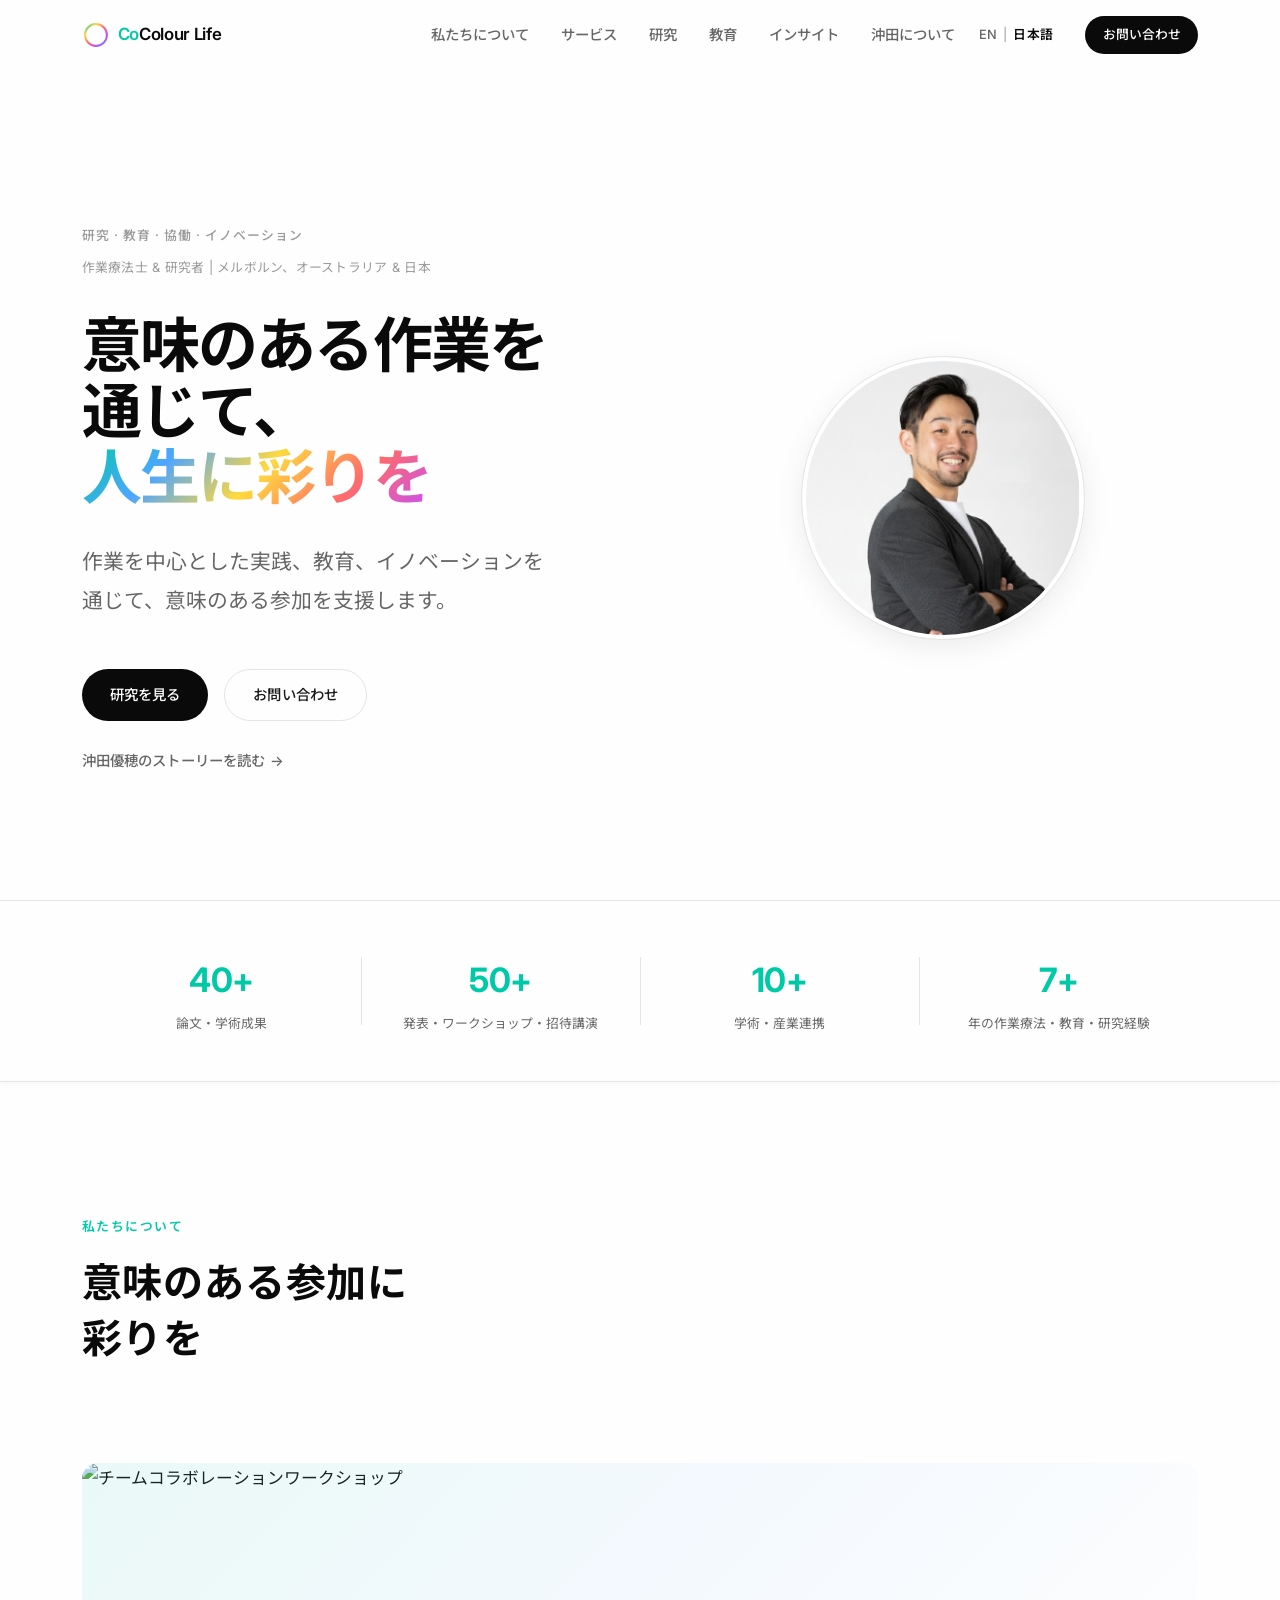
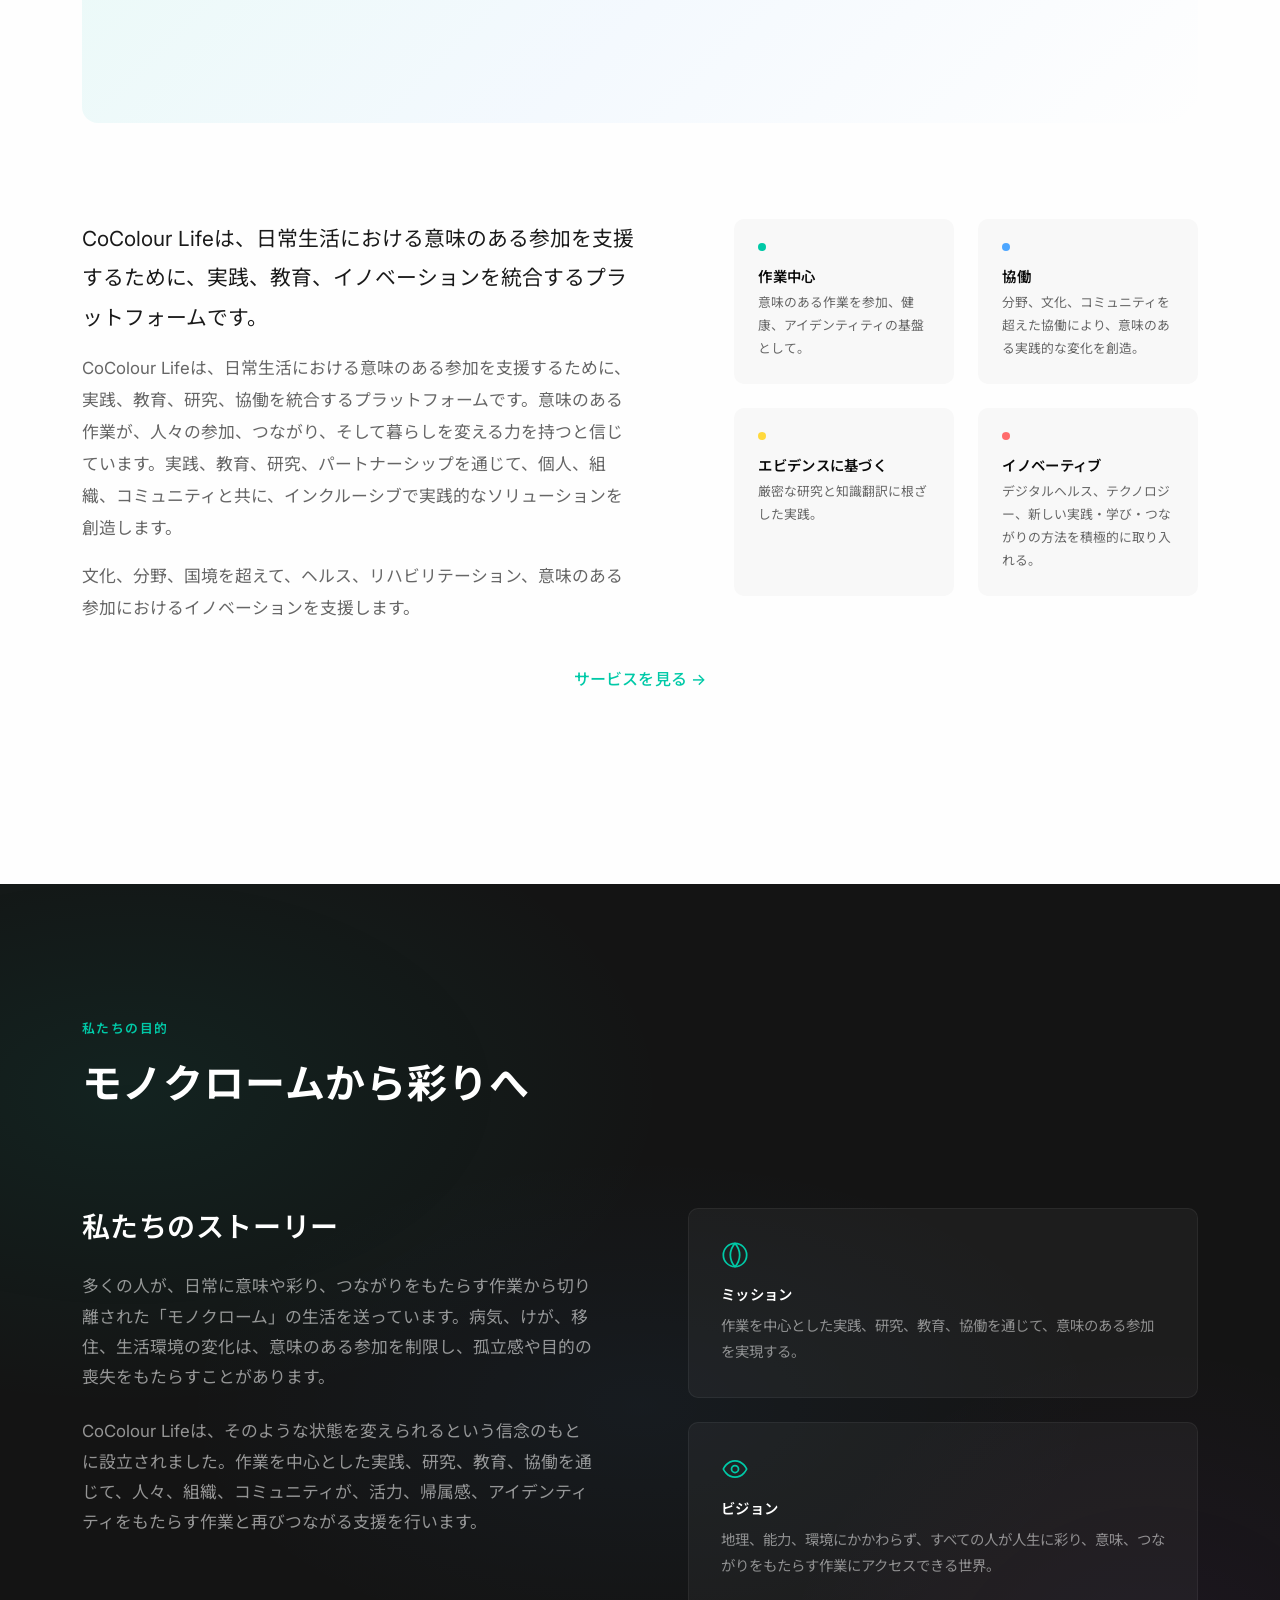
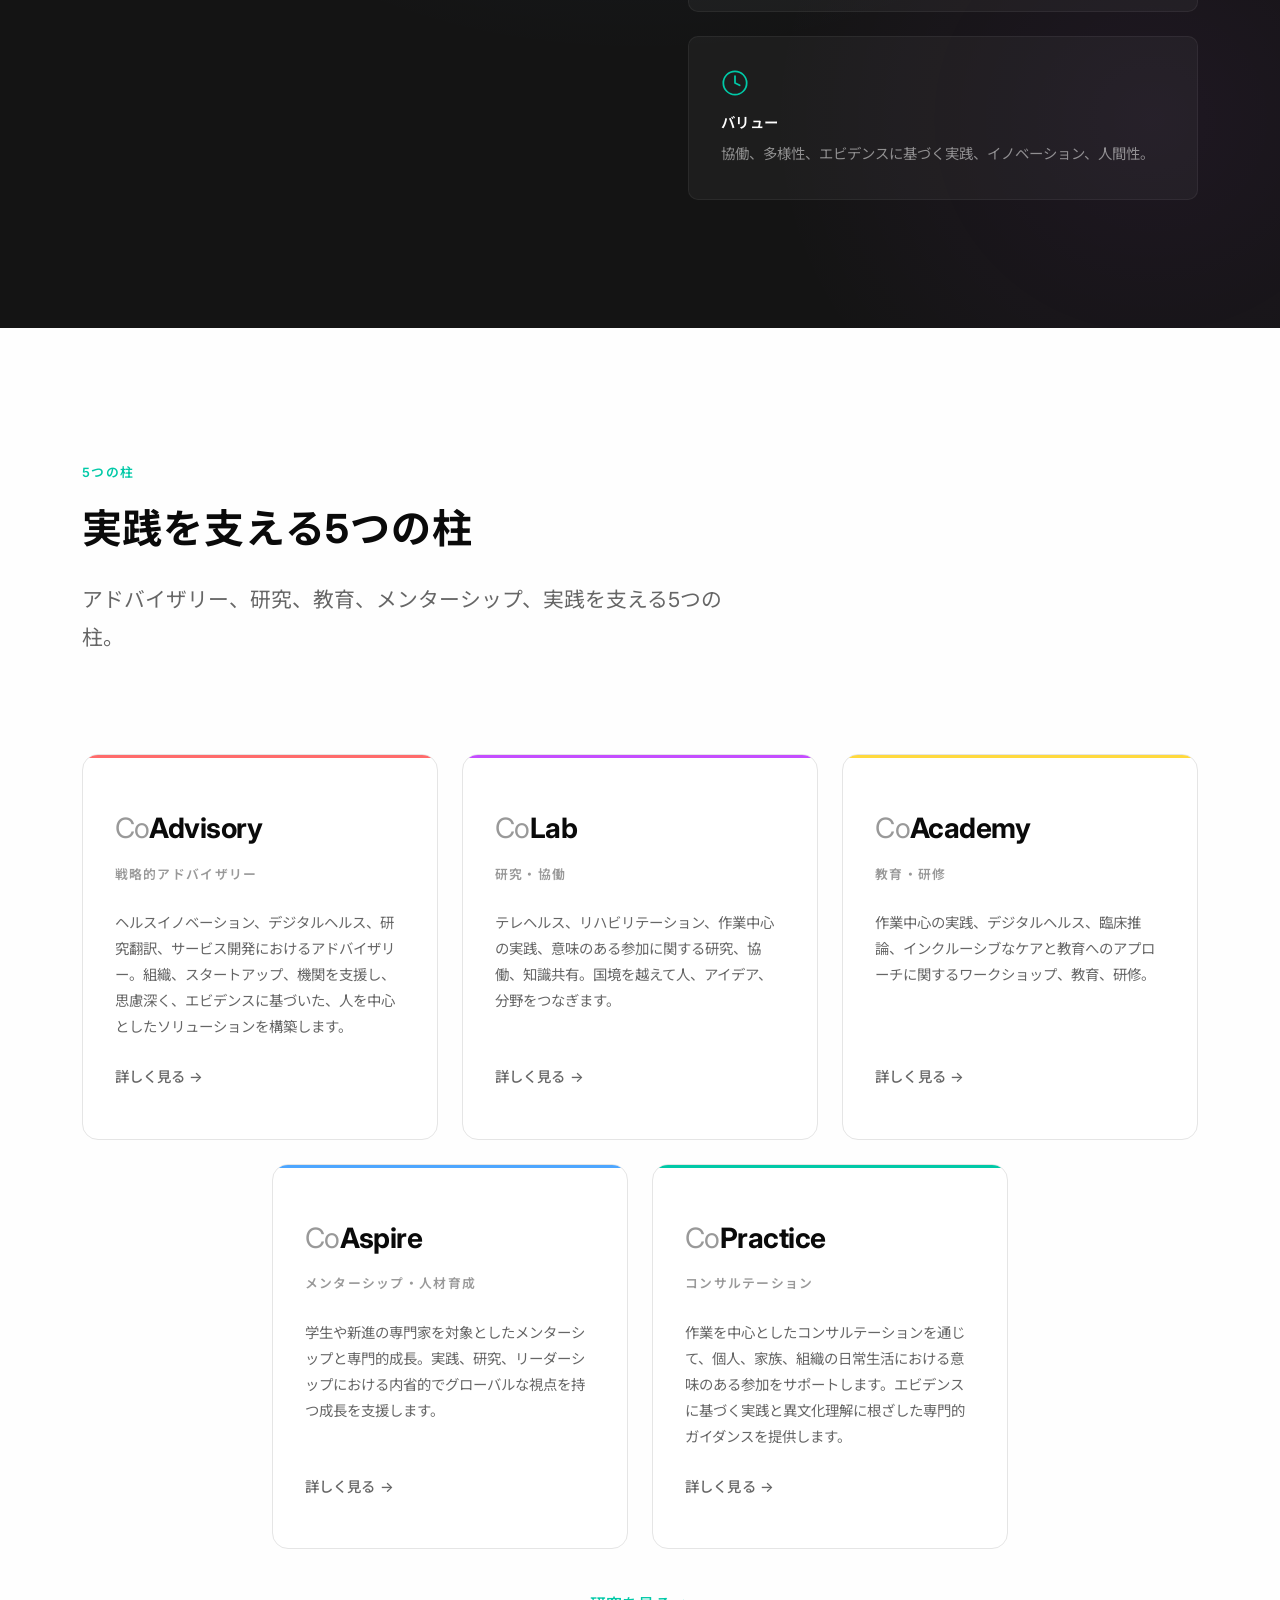
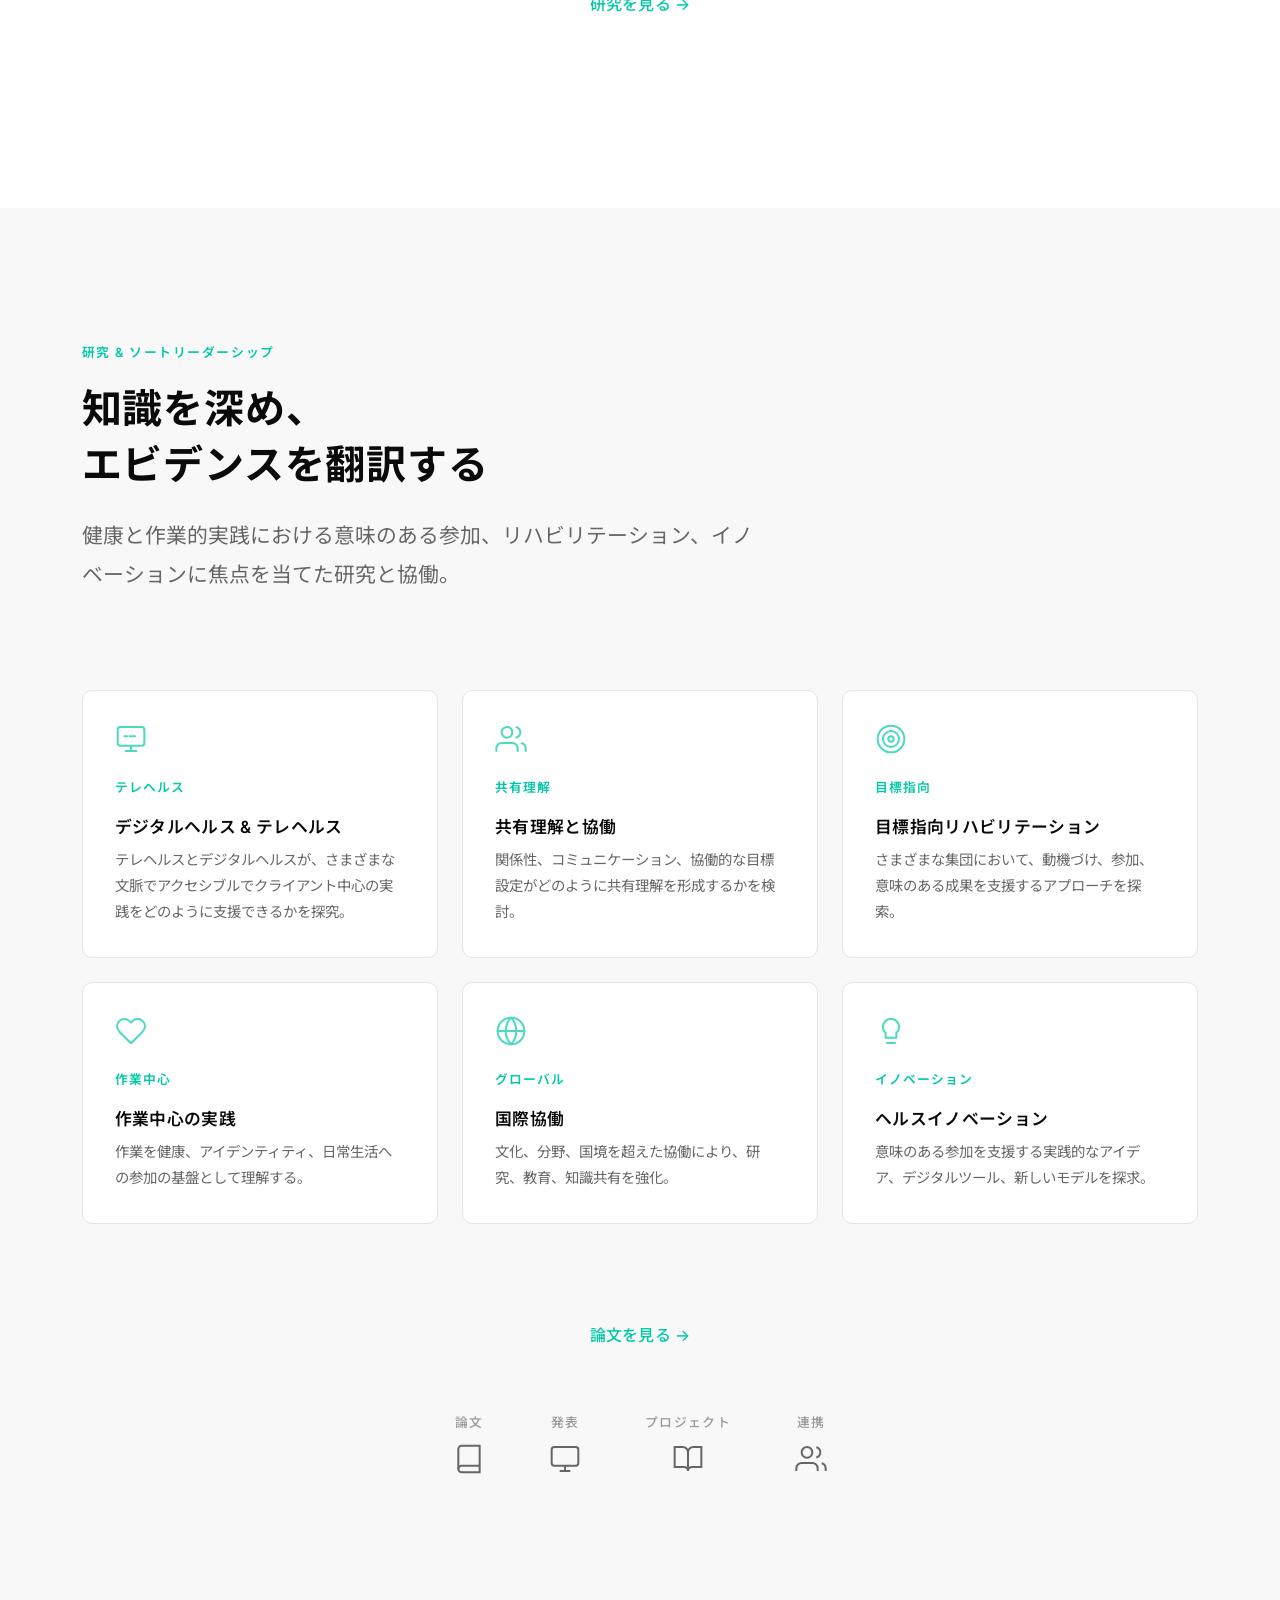
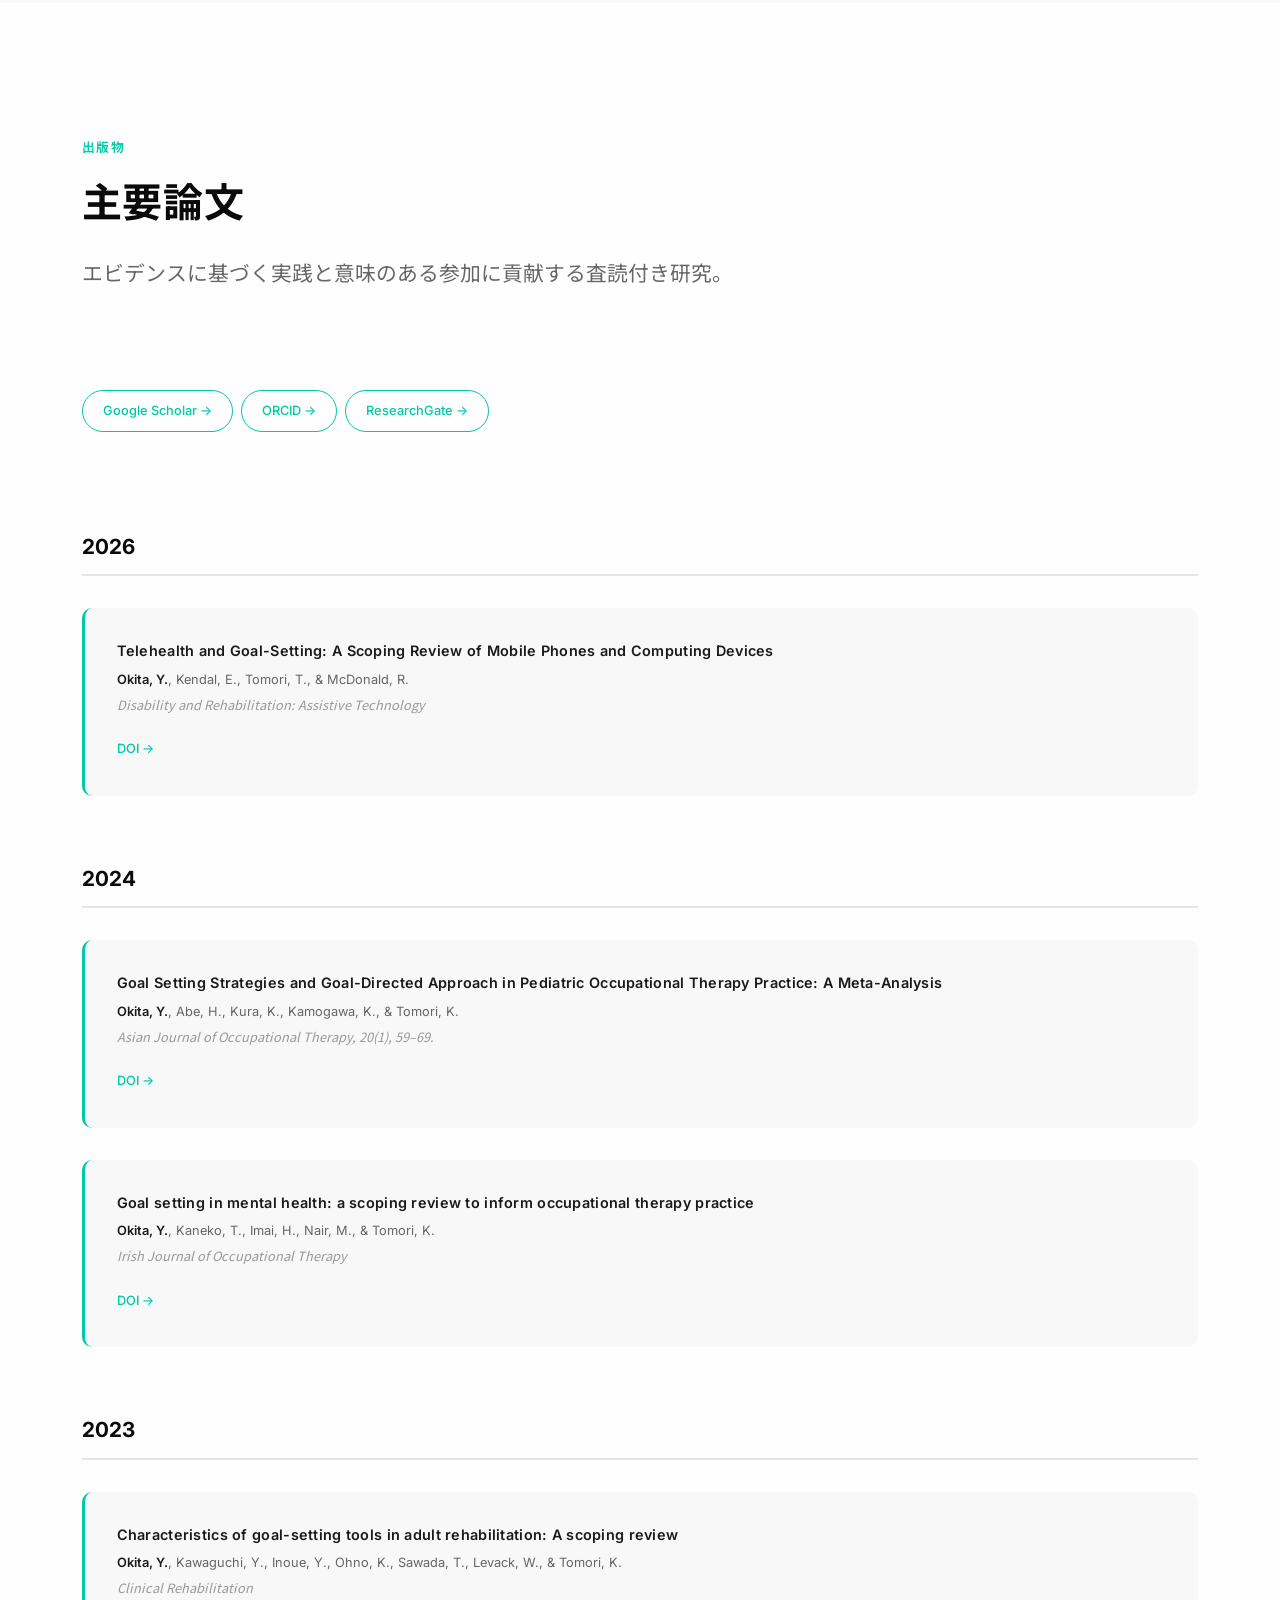
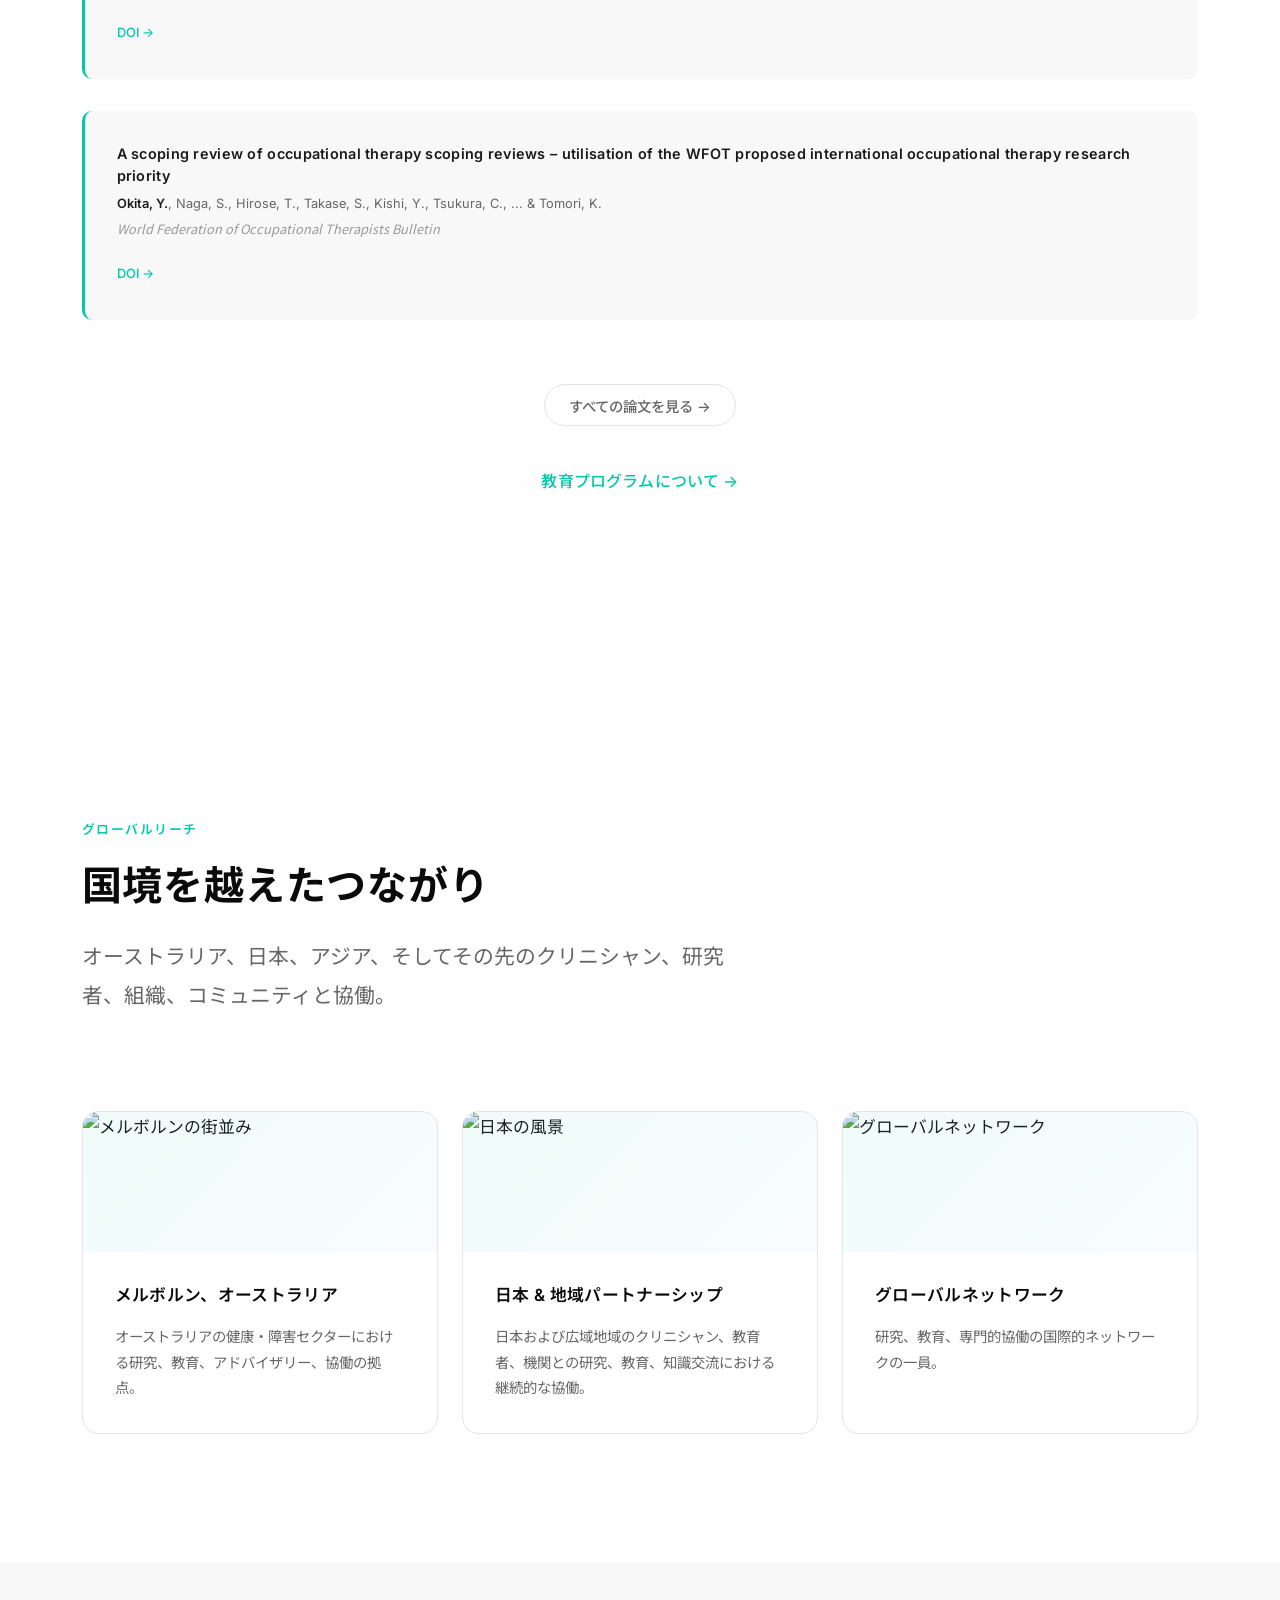
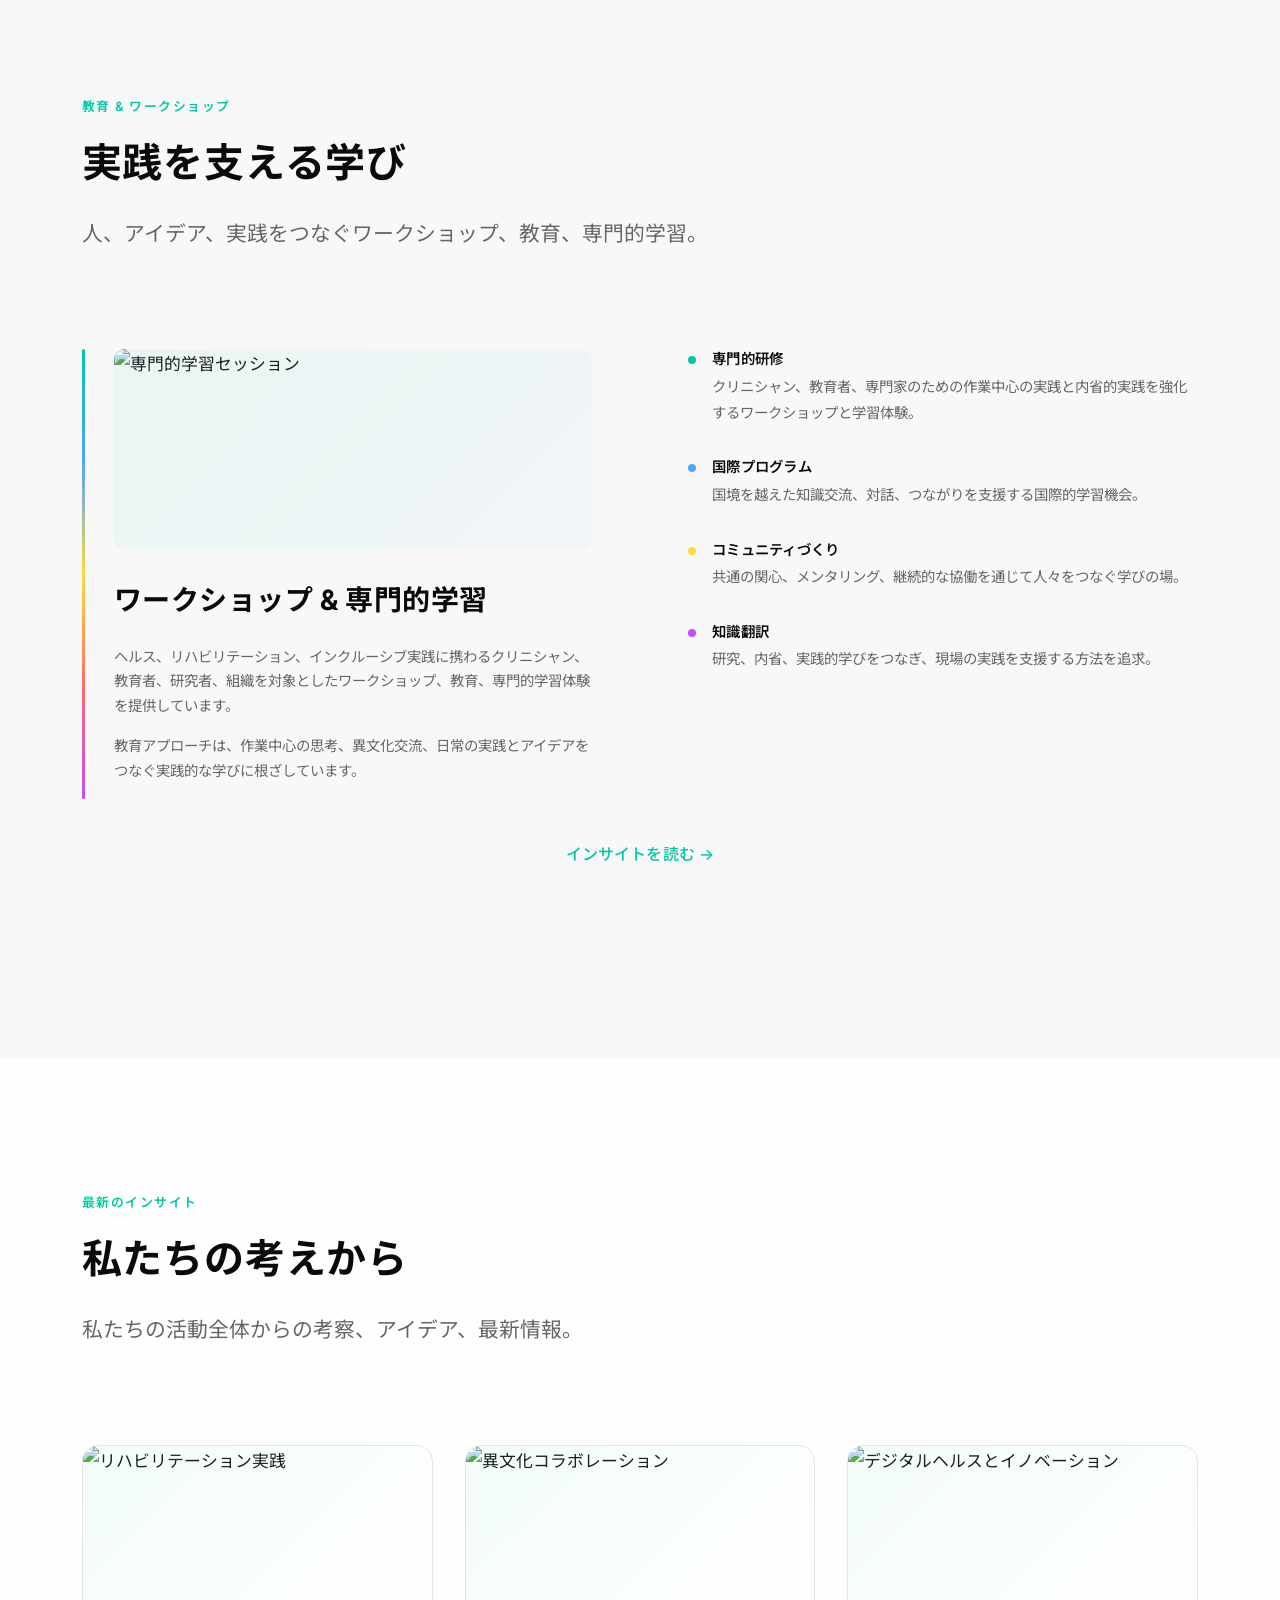
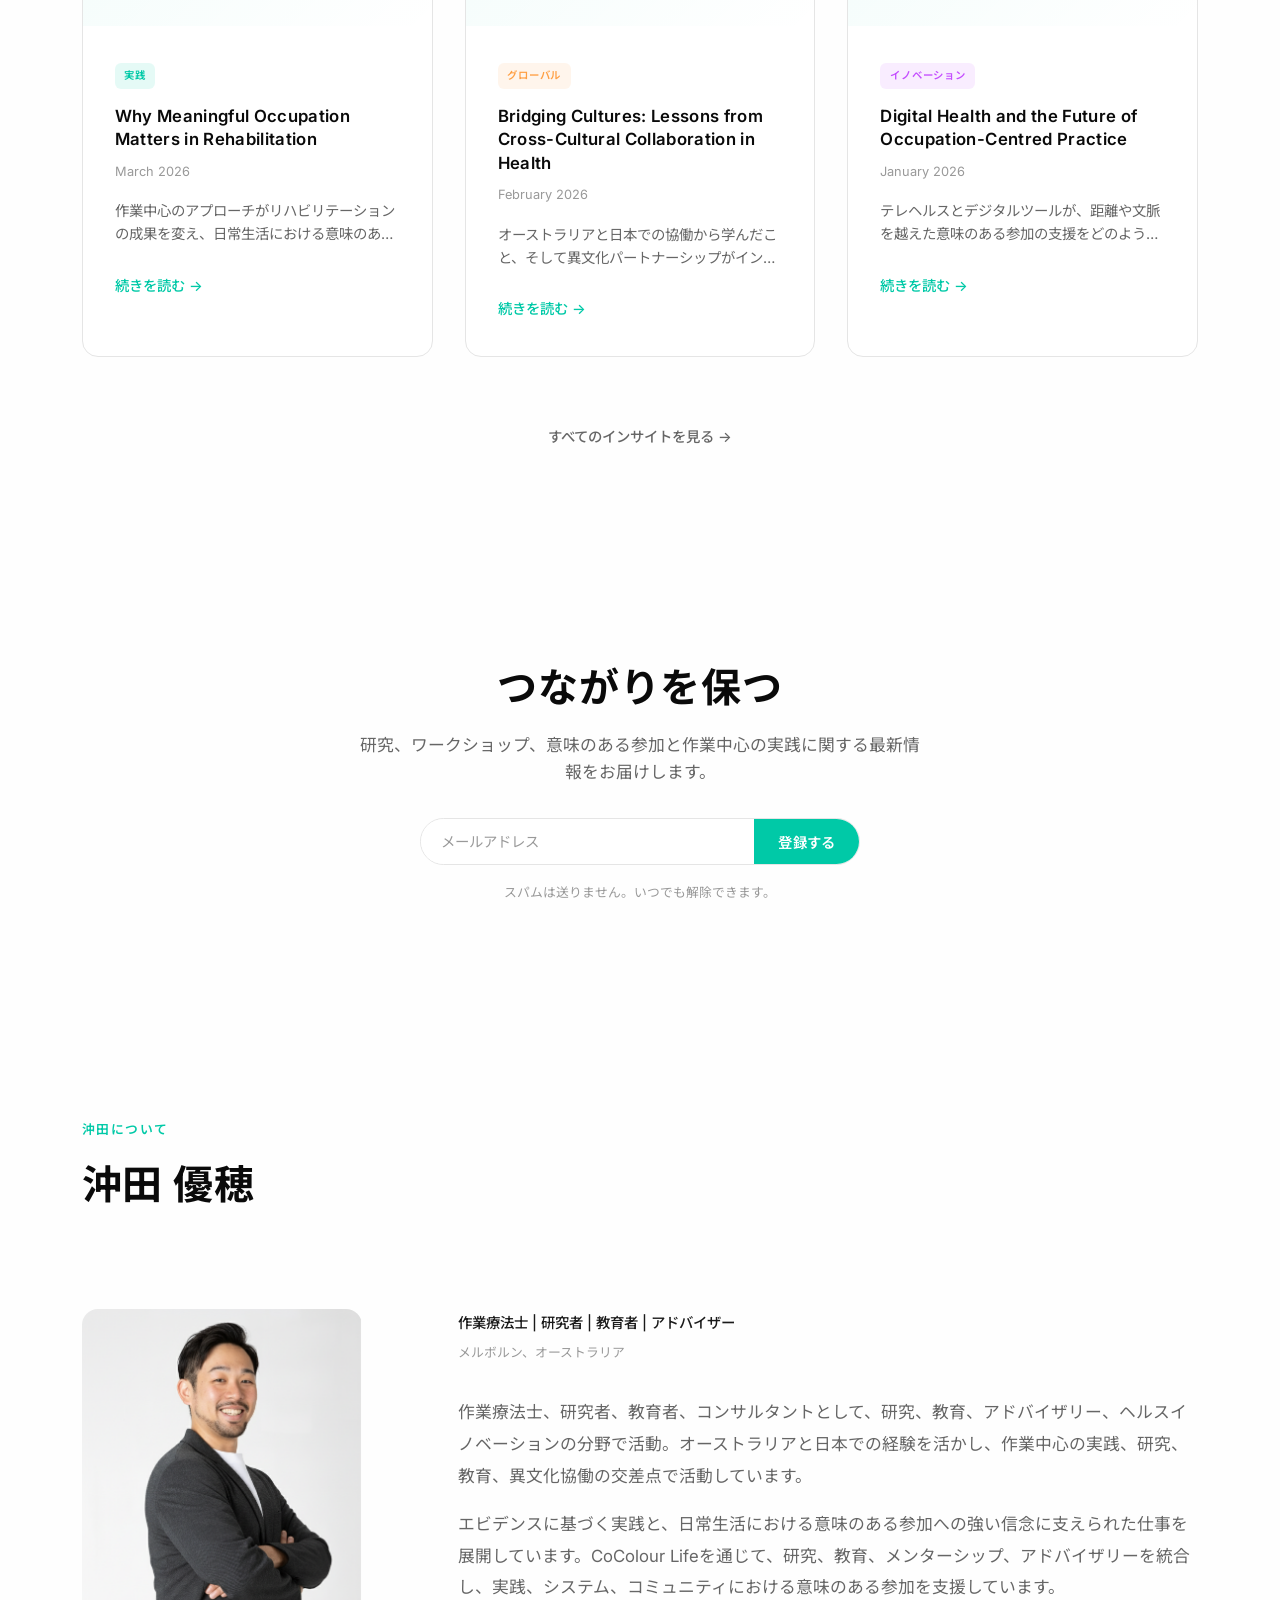
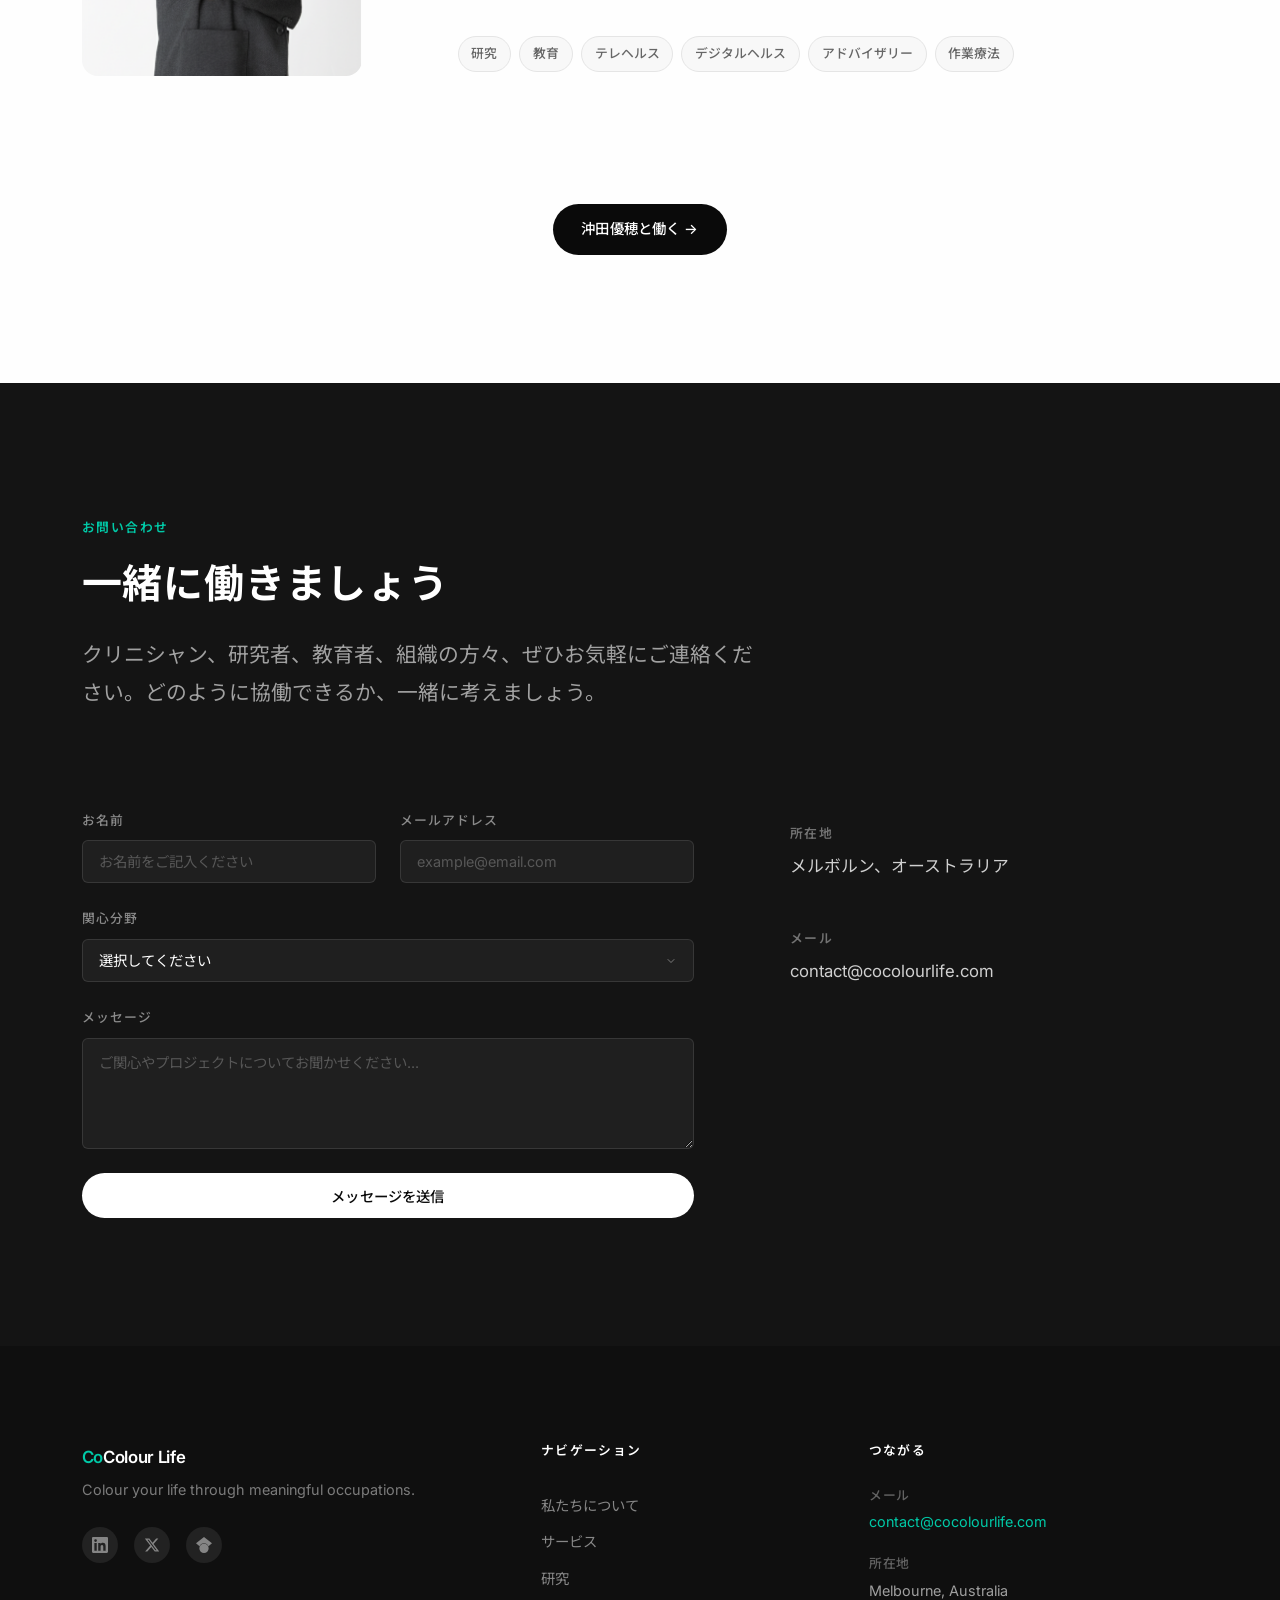
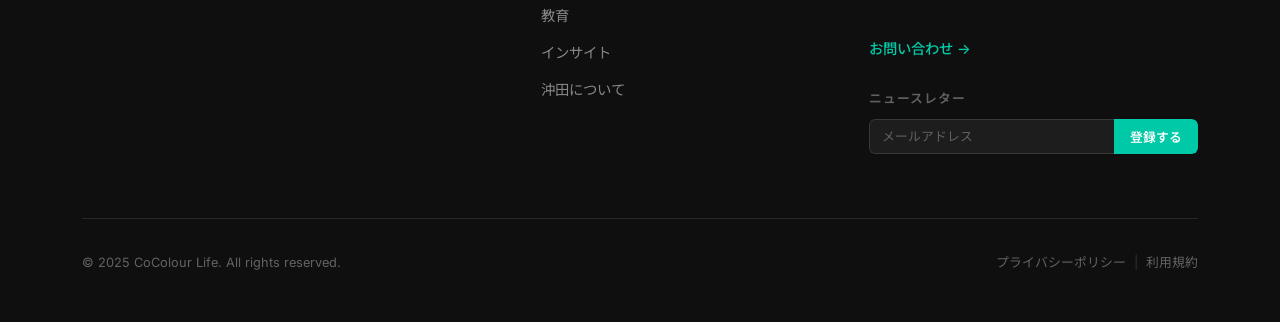
==== commit 82bc0b67: "Social proof, dark footer, pillars layout, founder section, newsletter, Japanese page fixes, section" ====
--- a/ja/index.html
+++ b/ja/index.html
@@ -135,21 +135,21 @@
       <div class="container">
         <div class="proof-grid">
           <div class="proof-item">
-            <span class="proof-number">6+</span>
-            <span class="proof-label">年の作業療法・教育・研究経験</span>
+            <span class="proof-number">40+</span>
+            <span class="proof-label">論文・学術成果</span>
           </div>
           <div class="proof-item">
-            <span class="proof-number">2</span>
-            <span class="proof-label">ヵ国: オーストラリア &amp; 日本</span>
-          </div>
-          <div class="proof-item">
-            <span class="proof-number">29</span>
-            <span class="proof-label">査読付き論文</span>
+            <span class="proof-number">50+</span>
+            <span class="proof-label">発表・ワークショップ・招待講演</span>
           </div>
           <div class="proof-item">
             <span class="proof-number">10+</span>
             <span class="proof-label">学術・産業連携</span>
           </div>
+          <div class="proof-item">
+            <span class="proof-number">7+</span>
+            <span class="proof-label">年の作業療法・教育・研究経験</span>
+          </div>
         </div>
       </div>
     </div>
@@ -161,9 +161,9 @@
           <span class="section-label">私たちについて</span>
           <h2 class="section-title">意味のある参加に<br />彩りを</h2>
         </div>
-        <div class="about-image" role="img" aria-label="CoColour Life ワークショップの様子">
-          <span class="about-image-label">ワークショップ / 協働</span>
-        </div>
+        <div class="about-image">
+              <img src="https://images.unsplash.com/photo-1522071820081-009f0129c71c?w=1200&h=675&fit=crop&q=80" alt="チームコラボレーションワークショップ" loading="lazy" />
+            </div>
         <div class="about-grid">
           <div class="about-main">
             <p class="text-lg">
@@ -199,6 +199,9 @@
             </div>
           </div>
         </div>
+        <div class="section-next">
+          <a href="../services.html" class="section-next-link">サービスを見る &rarr;</a>
+        </div>
       </div>
     </section>
 
@@ -301,6 +304,9 @@
             <a href="../services.html#copractice" class="pillar-link">詳しく見る →</a>
           </div>
         </div>
+        <div class="section-next">
+          <a href="#research" class="section-next-link">研究を見る &rarr;</a>
+        </div>
       </div>
     </section>
 
@@ -361,6 +367,9 @@
             <h4>ヘルスイノベーション</h4>
             <p>意味のある参加を支援する実践的なアイデア、デジタルツール、新しいモデルを探求。</p>
           </div>
+        </div>
+        <div class="section-next">
+          <a href="#publications" class="section-next-link">論文を見る &rarr;</a>
         </div>
         <div class="research-cta">
           <div class="research-stat-grid">
@@ -393,6 +402,108 @@
       </div>
     </section>
 
+    <!-- ===== PUBLICATIONS ===== -->
+    <section class="section" id="publications">
+      <div class="container">
+        <div class="section-header">
+          <span class="section-label">出版物</span>
+          <h2 class="section-title">主要論文</h2>
+          <p class="section-desc">エビデンスに基づく実践と意味のある参加に貢献する査読付き研究。</p>
+        </div>
+
+        <div class="pub-profiles">
+          <a href="https://scholar.google.com/citations?user=wBDqAX0AAAAJ&hl=en&oi=ao" target="_blank" rel="noopener noreferrer" class="pub-profile-btn">
+            Google Scholar &rarr;
+          </a>
+          <a href="https://orcid.org/0000-0002-8455-3301" target="_blank" rel="noopener noreferrer" class="pub-profile-btn">
+            ORCID &rarr;
+          </a>
+          <a href="https://www.researchgate.net/profile/Yuho-Okita-2" target="_blank" rel="noopener noreferrer" class="pub-profile-btn">
+            ResearchGate &rarr;
+          </a>
+        </div>
+
+        <div class="pub-list" id="pub-list">
+
+          <!-- 2026 -->
+          <div class="pub-year-group">
+            <div class="pub-year">2026</div>
+            <div class="pub-entries">
+              <div class="pub-entry">
+                <h4 class="pub-title">Telehealth and Goal-Setting: A Scoping Review of Mobile Phones and Computing Devices</h4>
+                <p class="pub-authors"><strong>Okita, Y.</strong>, Kendal, E., Tomori, T., &amp; McDonald, R.</p>
+                <p class="pub-journal">Disability and Rehabilitation: Assistive Technology</p>
+                <a href="https://www.tandfonline.com/doi/10.1080/17483107.2026.2632365?url_ver=Z39.88-2003&rfr_id=ori:rid:crossref.org&rfr_dat=cr_pub%20%200pubmed" target="_blank" rel="noopener noreferrer" class="pub-doi">DOI &rarr;</a>
+              </div>
+            </div>
+          </div>
+
+          <!-- 2024 -->
+          <div class="pub-year-group">
+            <div class="pub-year">2024</div>
+            <div class="pub-entries">
+              <div class="pub-entry">
+                <h4 class="pub-title">Goal Setting Strategies and Goal-Directed Approach in Pediatric Occupational Therapy Practice: A Meta-Analysis</h4>
+                <p class="pub-authors"><strong>Okita, Y.</strong>, Abe, H., Kura, K., Kamogawa, K., &amp; Tomori, K.</p>
+                <p class="pub-journal">Asian Journal of Occupational Therapy, 20(1), 59–69.</p>
+                <a href="https://www.jstage.jst.go.jp/article/asiajot/20/1/20_59/_article/-char/ja" target="_blank" rel="noopener noreferrer" class="pub-doi">DOI &rarr;</a>
+              </div>
+              <div class="pub-entry">
+                <h4 class="pub-title">Goal setting in mental health: a scoping review to inform occupational therapy practice</h4>
+                <p class="pub-authors"><strong>Okita, Y.</strong>, Kaneko, T., Imai, H., Nair, M., &amp; Tomori, K.</p>
+                <p class="pub-journal">Irish Journal of Occupational Therapy</p>
+                <a href="https://www.emerald.com/ijot/article/52/1/3/1226373/Goal-setting-in-mental-health-a-scoping-review-to" target="_blank" rel="noopener noreferrer" class="pub-doi">DOI &rarr;</a>
+              </div>
+            </div>
+          </div>
+
+          <!-- 2023 -->
+          <div class="pub-year-group">
+            <div class="pub-year">2023</div>
+            <div class="pub-entries">
+              <div class="pub-entry">
+                <h4 class="pub-title">Characteristics of goal-setting tools in adult rehabilitation: A scoping review</h4>
+                <p class="pub-authors"><strong>Okita, Y.</strong>, Kawaguchi, Y., Inoue, Y., Ohno, K., Sawada, T., Levack, W., &amp; Tomori, K.</p>
+                <p class="pub-journal">Clinical Rehabilitation</p>
+                <a href="https://pmc.ncbi.nlm.nih.gov/articles/PMC10725121/" target="_blank" rel="noopener noreferrer" class="pub-doi">DOI &rarr;</a>
+              </div>
+              <div class="pub-entry">
+                <h4 class="pub-title">A scoping review of occupational therapy scoping reviews – utilisation of the WFOT proposed international occupational therapy research priority</h4>
+                <p class="pub-authors"><strong>Okita, Y.</strong>, Naga, S., Hirose, T., Takase, S., Kishi, Y., Tsukura, C., ... &amp; Tomori, K.</p>
+                <p class="pub-journal">World Federation of Occupational Therapists Bulletin</p>
+                <a href="https://www.tandfonline.com/doi/full/10.1080/14473828.2023.2193007" target="_blank" rel="noopener noreferrer" class="pub-doi">DOI &rarr;</a>
+              </div>
+            </div>
+          </div>
+
+          <!-- 2020 (hidden by default) -->
+          <div class="pub-year-group pub-hidden" id="pub-extra">
+            <div class="pub-year">2020</div>
+            <div class="pub-entries">
+              <div class="pub-entry">
+                <h4 class="pub-title">Japanese translated JBI Manual for Evidence Synthesis: Scoping Reviews 2020</h4>
+                <p class="pub-authors"><strong>Okita, Y.</strong>, Hirose, T., Naga, S., Takase, S., &amp; Kishi, Y.</p>
+                <p class="pub-journal">Japanese Clinical Occupational Therapy, (8), 37–42.</p>
+                <a href="https://jglobal.jst.go.jp/en/detail?JGLOBAL_ID=202202290054391012" target="_blank" rel="noopener noreferrer" class="pub-doi">DOI &rarr;</a>
+              </div>
+            </div>
+          </div>
+
+        </div>
+
+        <div class="pub-expand-wrapper">
+          <button class="pub-expand-btn" id="pub-expand-btn" aria-expanded="false">
+            すべての論文を見る &rarr;
+          </button>
+        </div>
+
+        <div class="section-next">
+          <a href="#workshops" class="section-next-link">教育プログラムについて &rarr;</a>
+        </div>
+
+      </div>
+    </section>
+
     <!-- ===== GLOBAL ===== -->
     <section class="section" id="global">
       <div class="container">
@@ -403,21 +514,27 @@
         </div>
         <div class="global-cards">
           <div class="global-card">
-            <div class="global-card-image global-card-image--melbourne" role="img" aria-label="メルボルン、オーストラリア"></div>
+            <div class="global-card-image">
+              <img src="https://images.unsplash.com/photo-1514395462725-fb4566210144?w=800&h=600&fit=crop&q=80" alt="メルボルンの街並み" loading="lazy" />
+            </div>
             <div class="global-card-body">
               <h4>メルボルン、オーストラリア</h4>
               <p>オーストラリアの健康・障害セクターにおける研究、教育、アドバイザリー、協働の拠点。</p>
             </div>
           </div>
           <div class="global-card">
-            <div class="global-card-image global-card-image--japan" role="img" aria-label="日本と地域パートナーシップ"></div>
+            <div class="global-card-image">
+              <img src="https://images.unsplash.com/photo-1493976040374-85c8e12f0c0e?w=800&h=600&fit=crop&q=80" alt="日本の風景" loading="lazy" />
+            </div>
             <div class="global-card-body">
               <h4>日本 &amp; 地域パートナーシップ</h4>
               <p>日本および広域地域のクリニシャン、教育者、機関との研究、教育、知識交流における継続的な協働。</p>
             </div>
           </div>
           <div class="global-card">
-            <div class="global-card-image global-card-image--global" role="img" aria-label="グローバルネットワーク"></div>
+            <div class="global-card-image">
+              <img src="https://images.unsplash.com/photo-1526778548025-fa2f459cd5c1?w=800&h=600&fit=crop&q=80" alt="グローバルネットワーク" loading="lazy" />
+            </div>
             <div class="global-card-body">
               <h4>グローバルネットワーク</h4>
               <p>研究、教育、専門的協働の国際的ネットワークの一員。</p>
@@ -438,8 +555,8 @@
         <div class="workshops-content">
           <div class="workshop-feature">
             <div class="workshop-feature-accent"></div>
-            <div class="workshop-image" role="img" aria-label="ワークショップと専門的学習">
-              <span class="workshop-image-label">専門的学習</span>
+            <div class="workshop-image">
+              <img src="https://images.unsplash.com/photo-1524178232363-1fb2b075b655?w=1200&h=675&fit=crop&q=80" alt="専門的学習セッション" loading="lazy" />
             </div>
             <h3>ワークショップ &amp; 専門的学習</h3>
             <p>
@@ -479,6 +596,82 @@
               </div>
             </div>
           </div>
+        </div>
+        <div class="section-next">
+          <a href="../insights.html" class="section-next-link">インサイトを読む &rarr;</a>
+        </div>
+      </div>
+    </section>
+
+    <!-- ===== LATEST INSIGHTS ===== -->
+    <section class="section" id="insights">
+      <div class="container">
+        <div class="section-header">
+          <span class="section-label">最新のインサイト</span>
+          <h2 class="section-title">私たちの考えから</h2>
+          <p class="section-desc">私たちの活動全体からの考察、アイデア、最新情報。</p>
+        </div>
+        <div class="insights-grid">
+
+          <article class="insight-card" data-category="practice">
+            <div class="insight-card-image">
+              <img src="https://images.unsplash.com/photo-1576091160550-2173dba999ef?w=800&h=450&fit=crop&q=80" alt="リハビリテーション実践" loading="lazy" />
+            </div>
+            <div class="insight-card-body">
+              <span class="insight-tag insight-tag--practice">実践</span>
+              <h3 class="insight-card-title">Why Meaningful Occupation Matters in Rehabilitation</h3>
+              <p class="insight-card-date">March 2026</p>
+              <p class="insight-card-excerpt">作業中心のアプローチがリハビリテーションの成果を変え、日常生活における意味のある参加をどのように支援するかを探究します。</p>
+              <a href="../posts/meaningful-occupation-rehabilitation.html" class="insight-card-link">続きを読む &rarr;</a>
+            </div>
+          </article>
+
+          <article class="insight-card" data-category="global">
+            <div class="insight-card-image">
+              <img src="https://images.unsplash.com/photo-1523240795612-9a054b0db644?w=800&h=450&fit=crop&q=80" alt="異文化コラボレーション" loading="lazy" />
+            </div>
+            <div class="insight-card-body">
+              <span class="insight-tag insight-tag--global">グローバル</span>
+              <h3 class="insight-card-title">Bridging Cultures: Lessons from Cross-Cultural Collaboration in Health</h3>
+              <p class="insight-card-date">February 2026</p>
+              <p class="insight-card-excerpt">オーストラリアと日本での協働から学んだこと、そして異文化パートナーシップがインクルーシブな実践について教えてくれること。</p>
+              <a href="../posts/bridging-cultures-cross-cultural-collaboration.html" class="insight-card-link">続きを読む &rarr;</a>
+            </div>
+          </article>
+
+          <article class="insight-card" data-category="innovation">
+            <div class="insight-card-image">
+              <img src="https://images.unsplash.com/photo-1550751827-4bd374c3f58b?w=800&h=450&fit=crop&q=80" alt="デジタルヘルスとイノベーション" loading="lazy" />
+            </div>
+            <div class="insight-card-body">
+              <span class="insight-tag insight-tag--innovation">イノベーション</span>
+              <h3 class="insight-card-title">Digital Health and the Future of Occupation-Centred Practice</h3>
+              <p class="insight-card-date">January 2026</p>
+              <p class="insight-card-excerpt">テレヘルスとデジタルツールが、距離や文脈を越えた意味のある参加の支援をどのように変えているか。</p>
+              <a href="../posts/digital-health-future-occupation-centred.html" class="insight-card-link">続きを読む &rarr;</a>
+            </div>
+          </article>
+
+        </div>
+        <div class="insights-view-all">
+          <a href="../insights.html">すべてのインサイトを見る &rarr;</a>
+        </div>
+      </div>
+    </section>
+
+    <!-- ===== NEWSLETTER ===== -->
+    <section class="section newsletter-section" id="newsletter">
+      <div class="container">
+        <div class="newsletter-content">
+          <h2 class="newsletter-title">つながりを保つ</h2>
+          <p class="newsletter-desc">研究、ワークショップ、意味のある参加と作業中心の実践に関する最新情報をお届けします。</p>
+          <form class="newsletter-form" action="https://buttondown.email/api/emails/embed-subscribe/cocolourlife" method="post">
+            <div class="newsletter-input-group">
+              <input type="email" name="email" placeholder="メールアドレス" required />
+              <button type="submit" class="btn newsletter-btn">登録する</button>
+            </div>
+          </form>
+          <p class="newsletter-note">スパムは送りません。いつでも解除できます。</p>
         </div>
       </div>
     </section>
@@ -572,26 +765,12 @@
     </section>
 
     <!-- ===== FOOTER ===== -->
-    <footer class="footer" role="contentinfo">
+    <footer class="footer footer--dark" role="contentinfo">
       <div class="container">
         <div class="footer-grid">
           <div class="footer-brand">
             <span class="footer-logo"><span class="brand-co">Co</span>Colour Life</span>
-            <p class="footer-tagline">意味のある作業を通じて、あなたの人生に彩りを。</p>
-            <p class="footer-location">メルボルン、オーストラリア</p>
-          </div>
-          <div class="footer-nav">
-            <h4 class="footer-heading">リンク</h4>
-            <a href="../index.html#about">私たちについて</a>
-            <a href="../services.html">サービス</a>
-            <a href="../index.html#research">研究</a>
-            <a href="../index.html#workshops">教育</a>
-            <a href="../insights.html">インサイト</a>
-            <a href="../index.html#founder">沖田について</a>
-            <a href="../index.html#contact">お問い合わせ</a>
-          </div>
-          <div class="footer-connect">
-            <h4 class="footer-heading">つながる</h4>
+            <p class="footer-tagline">Colour your life through meaningful occupations.</p>
             <div class="footer-social">
               <a href="https://www.linkedin.com/in/yuho-okita-569b8413b/" target="_blank" rel="noopener noreferrer" aria-label="LinkedIn">
                 <svg viewBox="0 0 24 24" fill="currentColor"><path d="M20.447 20.452h-3.554v-5.569c0-1.328-.027-3.037-1.852-3.037-1.853 0-2.136 1.445-2.136 2.939v5.667H9.351V9h3.414v1.561h.046c.477-.9 1.637-1.85 3.37-1.85 3.601 0 4.267 2.37 4.267 5.455v6.286zM5.337 7.433a2.062 2.062 0 0 1-2.063-2.065 2.064 2.064 0 1 1 2.063 2.065zm1.782 13.019H3.555V9h3.564v11.452zM22.225 0H1.771C.792 0 0 .774 0 1.729v20.542C0 23.227.792 24 1.771 24h20.451C23.2 24 24 23.227 24 22.271V1.729C24 .774 23.2 0 22.222 0h.003z"/></svg>
@@ -602,18 +781,39 @@
               <a href="https://scholar.google.com/citations?user=wBDqAX0AAAAJ&hl=en&oi=ao" target="_blank" rel="noopener noreferrer" aria-label="Google Scholar">
                 <svg viewBox="0 0 24 24" fill="currentColor"><path d="M5.242 13.769L0 9.5 12 0l12 9.5-5.242 4.269C17.548 11.249 14.978 9.5 12 9.5c-2.977 0-5.548 1.748-6.758 4.269zM12 10a7 7 0 1 0 0 14 7 7 0 0 0 0-14z"/></svg>
               </a>
-              <a href="https://orcid.org/0000-0002-8455-3301" target="_blank" rel="noopener noreferrer" aria-label="ORCID">
-                <svg viewBox="0 0 24 24" fill="currentColor"><path d="M12 0C5.372 0 0 5.372 0 12s5.372 12 12 12 12-5.372 12-12S18.628 0 12 0zM7.369 4.378c.525 0 .947.431.947.947s-.422.947-.947.947a.95.95 0 0 1-.947-.947c0-.525.422-.947.947-.947zm-.722 3.038h1.444v10.041H6.647V7.416zm3.562 0h3.9c3.712 0 5.344 2.653 5.344 5.025 0 2.578-2.016 5.025-5.325 5.025h-3.919V7.416zm1.444 1.303v7.444h2.297c3.272 0 4.022-2.484 4.022-3.722 0-2.016-1.284-3.722-3.919-3.722h-2.4z"/></svg>
-              </a>
-              <a href="https://linktr.ee/yuhookita" target="_blank" rel="noopener noreferrer" aria-label="Linktree">
-                <svg viewBox="0 0 24 24" fill="currentColor"><path d="M7.953 15.066l-.038.002a.975.975 0 0 1-.935-.715l-.004-.017-1.56-5.907a.975.975 0 0 1 .467-1.069l.019-.01 4.272-2.31a.975.975 0 0 1 .918.006l.016.009 4.272 2.31a.975.975 0 0 1 .505 1.063l-.003.016-1.56 5.907a.975.975 0 0 1-.928.72l-.042-.001h.002zM12 0C5.373 0 0 5.373 0 12s5.373 12 12 12 12-5.373 12-12S18.627 0 12 0z"/></svg>
-              </a>
-            </div>
-            <a href="mailto:contact@cocolourlife.com" class="footer-email">contact@cocolourlife.com</a>
+            </div>
+          </div>
+          <div class="footer-nav">
+            <h4 class="footer-heading">ナビゲーション</h4>
+            <a href="#about">私たちについて</a>
+            <a href="../services.html">サービス</a>
+            <a href="#research">研究</a>
+            <a href="#workshops">教育</a>
+            <a href="../insights.html">インサイト</a>
+            <a href="#founder">沖田について</a>
+          </div>
+          <div class="footer-connect">
+            <h4 class="footer-heading">つながる</h4>
+            <p class="footer-contact-item">
+              <span class="footer-contact-label">メール</span>
+              <a href="mailto:contact@cocolourlife.com" class="footer-email">contact@cocolourlife.com</a>
+            </p>
+            <p class="footer-contact-item">
+              <span class="footer-contact-label">所在地</span>
+              <span class="footer-contact-value">Melbourne, Australia</span>
+            </p>
+            <a href="#contact" class="footer-cta">お問い合わせ &rarr;</a>
+            <form class="footer-newsletter" action="https://buttondown.email/api/emails/embed-subscribe/cocolourlife" method="post">
+              <label class="footer-newsletter-label">ニュースレター</label>
+              <div class="footer-newsletter-row">
+                <input type="email" name="email" placeholder="メールアドレス" required />
+                <button type="submit">登録する</button>
+              </div>
+            </form>
           </div>
         </div>
         <div class="footer-bottom">
-          <p>&copy; 2026 CoColour Life. メルボルン、オーストラリア</p>
+          <p>&copy; 2025 CoColour Life. All rights reserved.</p>
           <div class="footer-legal">
             <a href="#">プライバシーポリシー</a>
             <span class="footer-legal-divider">|</span>
--- a/css/sections.css
+++ b/css/sections.css
@@ -100,16 +100,17 @@
 
 /* Social Proof Bar */
 .social-proof {
-  background: var(--bg-subtle);
+  background: var(--bg-white);
   border-top: 1px solid var(--border-grey);
   border-bottom: 1px solid var(--border-grey);
-  padding: var(--space-xl) 0;
+  padding: var(--space-2xl) 0;
+  box-shadow: 0 2px 8px rgba(0,0,0,0.03);
 }
 
 .proof-grid {
   display: grid;
   grid-template-columns: repeat(4, 1fr);
-  gap: var(--space-xl);
+  gap: 0;
   text-align: center;
 }
 
@@ -117,18 +118,30 @@
   display: flex;
   flex-direction: column;
   gap: var(--space-xs);
+  padding: 0 var(--space-lg);
+  position: relative;
+}
+
+.proof-item + .proof-item::before {
+  content: '';
+  position: absolute;
+  left: 0;
+  top: 10%;
+  height: 80%;
+  width: 1px;
+  background: var(--border-grey);
 }
 
 .proof-number {
-  font-size: var(--text-xl);
+  font-size: clamp(1.5rem, 1.3rem + 1vw, 2.1rem);
   font-weight: var(--weight-bold);
-  color: var(--black);
+  color: var(--teal);
   letter-spacing: -0.02em;
 }
 
 .proof-label {
   font-size: var(--text-xs);
-  color: var(--light-grey);
+  color: var(--mid-grey);
   line-height: 1.4;
 }
 
@@ -138,33 +151,23 @@
   width: 100%;
   height: 260px;
   border-radius: var(--radius-lg);
-  background: linear-gradient(135deg, rgba(0,201,167,0.15) 0%, rgba(77,166,255,0.12) 35%, rgba(255,217,61,0.10) 65%, rgba(196,77,255,0.12) 100%);
   margin-bottom: var(--space-4xl);
   overflow: hidden;
-  display: flex;
-  align-items: center;
-  justify-content: center;
-}
-
-.about-image::before {
+}
+
+.about-image img {
+  width: 100%;
+  height: 100%;
+  object-fit: cover;
+  display: block;
+}
+
+.about-image::after {
   content: '';
   position: absolute;
   inset: 0;
-  background:
-    radial-gradient(ellipse 60% 80% at 20% 50%, rgba(0,201,167,0.18) 0%, transparent 70%),
-    radial-gradient(ellipse 50% 70% at 80% 40%, rgba(77,166,255,0.15) 0%, transparent 70%),
-    radial-gradient(ellipse 40% 60% at 50% 80%, rgba(255,217,61,0.10) 0%, transparent 70%);
-}
-
-.about-image-label {
-  position: relative;
-  z-index: 1;
-  font-size: var(--text-xs);
-  font-weight: var(--weight-medium);
-  color: var(--light-grey);
-  letter-spacing: 0.08em;
-  text-transform: uppercase;
-  opacity: 0.6;
+  background: linear-gradient(135deg, rgba(0,201,167,0.08) 0%, rgba(77,166,255,0.06) 50%, transparent 100%);
+  pointer-events: none;
 }
 
 .about-grid {
@@ -296,11 +299,12 @@
 /* ===== PILLARS ===== */
 .pillars-grid {
   display: grid;
-  grid-template-columns: repeat(auto-fit, minmax(300px, 1fr));
+  grid-template-columns: repeat(6, 1fr);
   gap: var(--space-lg);
 }
 
 .pillar-card {
+  grid-column: span 2;
   position: relative;
   padding: var(--space-2xl) var(--space-xl);
   background: var(--white);
@@ -308,6 +312,18 @@
   border-radius: var(--radius-lg);
   overflow: hidden;
   transition: transform var(--duration-normal) var(--ease-out), box-shadow var(--duration-normal) var(--ease-out), border-color var(--duration-normal) var(--ease-out);
+  display: flex;
+  flex-direction: column;
+  min-height: 280px;
+}
+
+/* Center bottom row (2 cards) */
+.pillar-card:nth-child(4) {
+  grid-column: 2 / span 2;
+}
+
+.pillar-card:nth-child(5) {
+  grid-column: 4 / span 2;
 }
 
 .pillar-card:hover {
@@ -357,7 +373,8 @@
 
 .pillar-link {
   display: inline-block;
-  margin-top: var(--space-lg);
+  margin-top: auto;
+  padding-top: var(--space-lg);
   font-size: var(--text-sm);
   font-weight: var(--weight-medium);
   color: var(--mid-grey);
@@ -611,20 +628,30 @@
 }
 
 .global-card-image {
+  position: relative;
   width: 100%;
   height: 140px;
-}
-
-.global-card-image--melbourne {
-  background: linear-gradient(135deg, rgba(0,201,167,0.25) 0%, rgba(77,166,255,0.20) 50%, rgba(0,201,167,0.10) 100%);
-}
-
-.global-card-image--japan {
-  background: linear-gradient(135deg, rgba(255,107,107,0.20) 0%, rgba(196,77,255,0.18) 50%, rgba(255,107,107,0.10) 100%);
-}
-
-.global-card-image--global {
-  background: linear-gradient(135deg, rgba(77,166,255,0.22) 0%, rgba(196,77,255,0.18) 50%, rgba(77,166,255,0.10) 100%);
+  overflow: hidden;
+}
+
+.global-card-image img {
+  width: 100%;
+  height: 100%;
+  object-fit: cover;
+  display: block;
+  transition: transform var(--duration-slow) var(--ease-out);
+}
+
+.global-card:hover .global-card-image img {
+  transform: scale(1.05);
+}
+
+.global-card-image::after {
+  content: '';
+  position: absolute;
+  inset: 0;
+  background: linear-gradient(135deg, rgba(0,201,167,0.06) 0%, rgba(77,166,255,0.04) 100%);
+  pointer-events: none;
 }
 
 .global-card-body {
@@ -671,32 +698,23 @@
   width: 100%;
   height: 200px;
   border-radius: var(--radius-md);
-  background: linear-gradient(135deg, rgba(0,201,167,0.12) 0%, rgba(77,166,255,0.10) 40%, rgba(255,217,61,0.08) 70%, rgba(196,77,255,0.10) 100%);
   margin-bottom: var(--space-xl);
   overflow: hidden;
-  display: flex;
-  align-items: center;
-  justify-content: center;
-}
-
-.workshop-image::before {
+}
+
+.workshop-image img {
+  width: 100%;
+  height: 100%;
+  object-fit: cover;
+  display: block;
+}
+
+.workshop-image::after {
   content: '';
   position: absolute;
   inset: 0;
-  background:
-    radial-gradient(ellipse 50% 70% at 30% 50%, rgba(0,201,167,0.14) 0%, transparent 70%),
-    radial-gradient(ellipse 40% 60% at 70% 60%, rgba(77,166,255,0.10) 0%, transparent 70%);
-}
-
-.workshop-image-label {
-  position: relative;
-  z-index: 1;
-  font-size: var(--text-xs);
-  font-weight: var(--weight-medium);
-  color: var(--light-grey);
-  letter-spacing: 0.08em;
-  text-transform: uppercase;
-  opacity: 0.6;
+  background: linear-gradient(135deg, rgba(0,201,167,0.06) 0%, rgba(77,166,255,0.04) 100%);
+  pointer-events: none;
 }
 
 .workshop-feature h3 {
@@ -806,7 +824,7 @@
 
 .background-grid {
   display: grid;
-  grid-template-columns: repeat(3, 1fr);
+  grid-template-columns: repeat(2, 1fr);
   gap: var(--space-lg);
 }
 
@@ -862,6 +880,35 @@
   color: var(--light-grey);
 }
 
+/* Active status badge */
+.bg-status {
+  display: inline-flex;
+  align-items: center;
+  gap: 5px;
+  font-size: var(--text-xs);
+  font-weight: var(--weight-semibold);
+  letter-spacing: 0.02em;
+  margin-top: 2px;
+}
+
+.bg-status--active {
+  color: #16a34a;
+}
+
+.status-dot {
+  display: inline-block;
+  width: 7px;
+  height: 7px;
+  border-radius: 50%;
+  background: #16a34a;
+  animation: pulse-dot 2s ease-in-out infinite;
+}
+
+@keyframes pulse-dot {
+  0%, 100% { opacity: 1; }
+  50% { opacity: 0.5; }
+}
+
 /* Founder Links */
 .founder-links {
   display: flex;
@@ -899,6 +946,150 @@
 /* Founder CTA */
 .founder-cta {
   text-align: center;
+}
+
+/* ===== NEWSLETTER ===== */
+.newsletter-section {
+  padding-top: 80px;
+  padding-bottom: 80px;
+}
+
+.newsletter-content {
+  max-width: 560px;
+  margin: 0 auto;
+  text-align: center;
+}
+
+.newsletter-title {
+  font-size: var(--text-2xl);
+  font-weight: var(--weight-bold);
+  margin-bottom: var(--space-md);
+  color: var(--black);
+}
+
+.newsletter-desc {
+  font-size: var(--text-base);
+  color: var(--mid-grey);
+  line-height: 1.6;
+  margin-bottom: var(--space-xl);
+}
+
+.newsletter-form {
+  max-width: 440px;
+  margin: 0 auto;
+}
+
+.newsletter-input-group {
+  display: flex;
+  gap: 0;
+  border-radius: var(--radius-full);
+  overflow: hidden;
+  border: 1px solid var(--border-grey);
+  transition: border-color var(--duration-fast) var(--ease-out);
+}
+
+.newsletter-input-group:focus-within {
+  border-color: var(--teal);
+}
+
+.newsletter-input-group input {
+  flex: 1;
+  min-width: 0;
+  padding: 0.75rem 1.25rem;
+  border: none;
+  outline: none;
+  font-size: var(--text-sm);
+  color: var(--dark-grey);
+  background: var(--white);
+}
+
+.newsletter-input-group input::placeholder {
+  color: var(--light-grey);
+}
+
+.newsletter-btn {
+  background: var(--teal) !important;
+  color: var(--white) !important;
+  border-radius: 0 !important;
+  padding: 0.75rem 1.5rem;
+  font-size: var(--text-sm);
+  font-weight: var(--weight-semibold);
+  letter-spacing: 0.01em;
+  white-space: nowrap;
+  flex-shrink: 0;
+}
+
+.newsletter-btn:hover {
+  background: #00b396 !important;
+}
+
+.newsletter-note {
+  font-size: var(--text-xs);
+  color: var(--light-grey);
+  margin-top: var(--space-md);
+}
+
+/* Footer Newsletter */
+.footer-newsletter {
+  margin-top: var(--space-lg);
+}
+
+.footer-newsletter-label {
+  display: block;
+  font-size: var(--text-xs);
+  font-weight: var(--weight-semibold);
+  text-transform: uppercase;
+  letter-spacing: 0.08em;
+  color: rgba(255,255,255,0.35);
+  margin-bottom: var(--space-sm);
+}
+
+.footer-newsletter-row {
+  display: flex;
+  gap: 0;
+  border-radius: var(--radius-sm);
+  overflow: hidden;
+}
+
+.footer-newsletter-row input {
+  flex: 1;
+  min-width: 0;
+  padding: 0.5rem 0.75rem;
+  border: 1px solid rgba(255,255,255,0.12);
+  border-right: none;
+  border-radius: var(--radius-sm) 0 0 var(--radius-sm);
+  outline: none;
+  font-size: var(--text-xs);
+  font-family: inherit;
+  color: var(--white);
+  background: rgba(255,255,255,0.06);
+  transition: border-color var(--duration-fast) var(--ease-out);
+}
+
+.footer-newsletter-row input::placeholder {
+  color: rgba(255,255,255,0.3);
+}
+
+.footer-newsletter-row input:focus {
+  border-color: var(--teal);
+}
+
+.footer-newsletter-row button {
+  padding: 0.5rem 1rem;
+  background: var(--teal);
+  color: var(--white);
+  border: none;
+  border-radius: 0 var(--radius-sm) var(--radius-sm) 0;
+  font-size: var(--text-xs);
+  font-weight: var(--weight-semibold);
+  font-family: inherit;
+  cursor: pointer;
+  white-space: nowrap;
+  transition: background var(--duration-fast) var(--ease-out);
+}
+
+.footer-newsletter-row button:hover {
+  background: #00b396;
 }
 
 /* ===== CONTACT ===== */
@@ -1032,12 +1223,13 @@
 /* ===== SECTION CTA ===== */
 .section-next {
   text-align: center;
-  margin-top: var(--space-3xl);
+  margin-top: 40px;
+  margin-bottom: 60px;
 }
 
 .section-next-link {
   display: inline-block;
-  font-size: var(--text-sm);
+  font-size: 1rem;
   font-weight: var(--weight-medium);
   color: var(--teal);
   letter-spacing: 0.01em;
@@ -1045,7 +1237,7 @@
 }
 
 .section-next-link:hover {
-  color: var(--black);
+  color: #00b396;
   transform: translateX(4px);
 }
 
@@ -1053,6 +1245,11 @@
 .footer {
   padding: var(--space-4xl) 0 var(--space-2xl);
   border-top: 1px solid var(--border-grey);
+}
+
+.footer--dark {
+  background: #0f0f0f;
+  border-top: none;
 }
 
 .footer-grid {
@@ -1069,6 +1266,14 @@
   color: var(--black);
 }
 
+.footer--dark .footer-logo {
+  color: var(--white);
+}
+
+.footer--dark .footer-logo .brand-co {
+  color: var(--teal);
+}
+
 .footer-tagline {
   font-size: var(--text-sm);
   color: var(--light-grey);
@@ -1076,10 +1281,8 @@
   line-height: 1.6;
 }
 
-.footer-location {
-  font-size: var(--text-xs);
-  color: var(--light-grey);
-  margin-top: var(--space-sm);
+.footer--dark .footer-tagline {
+  color: rgba(255,255,255,0.45);
 }
 
 .footer-heading {
@@ -1091,6 +1294,10 @@
   margin-bottom: var(--space-lg);
 }
 
+.footer--dark .footer-heading {
+  color: var(--white);
+}
+
 .footer-nav {
   display: flex;
   flex-direction: column;
@@ -1101,21 +1308,63 @@
   font-size: var(--text-sm);
   color: var(--light-grey);
   transition: color var(--duration-fast);
+  line-height: 2.0;
 }
 
 .footer-nav a:hover {
   color: var(--black);
 }
 
+.footer--dark .footer-nav a {
+  color: rgba(255,255,255,0.5);
+}
+
+.footer--dark .footer-nav a:hover {
+  color: var(--white);
+}
+
 .footer-connect {
   display: flex;
   flex-direction: column;
 }
 
+.footer-contact-item {
+  display: flex;
+  flex-direction: column;
+  gap: 2px;
+  margin-bottom: var(--space-md);
+}
+
+.footer-contact-label {
+  font-size: var(--text-xs);
+  font-weight: var(--weight-medium);
+  color: rgba(255,255,255,0.35);
+  text-transform: uppercase;
+  letter-spacing: 0.06em;
+}
+
+.footer-contact-value {
+  font-size: var(--text-sm);
+  color: rgba(255,255,255,0.6);
+}
+
+.footer-cta {
+  display: inline-block;
+  font-size: var(--text-sm);
+  font-weight: var(--weight-medium);
+  color: var(--teal);
+  margin-top: var(--space-md);
+  transition: color var(--duration-fast);
+}
+
+.footer-cta:hover {
+  color: #33d4b7;
+}
+
 .footer-social {
   display: flex;
   gap: var(--space-md);
-  margin-bottom: var(--space-lg);
+  margin-top: var(--space-lg);
 }
 
 .footer-social a {
@@ -1130,12 +1379,22 @@
   transition: all var(--duration-fast) var(--ease-out);
 }
 
+.footer--dark .footer-social a {
+  background: rgba(255,255,255,0.08);
+  color: rgba(255,255,255,0.45);
+}
+
 .footer-social a:hover {
   background: var(--black);
   color: var(--white);
   transform: translateY(-2px);
 }
 
+.footer--dark .footer-social a:hover {
+  background: var(--teal);
+  color: var(--white);
+}
+
 .footer-social svg {
   width: 16px;
   height: 16px;
@@ -1149,6 +1408,10 @@
 
 .footer-email:hover {
   color: var(--black);
+}
+
+.footer--dark .footer-email:hover {
+  color: #33d4b7;
 }
 
 .footer-bottom {
@@ -1159,9 +1422,17 @@
   border-top: 1px solid var(--border-grey);
 }
 
+.footer--dark .footer-bottom {
+  border-top: 1px solid rgba(255,255,255,0.1);
+}
+
 .footer-bottom p {
   font-size: var(--text-xs);
   color: var(--light-grey);
+}
+
+.footer--dark .footer-bottom p {
+  color: rgba(255,255,255,0.35);
 }
 
 .footer-legal {
@@ -1180,7 +1451,19 @@
   color: var(--black);
 }
 
+.footer--dark .footer-legal a {
+  color: rgba(255,255,255,0.35);
+}
+
+.footer--dark .footer-legal a:hover {
+  color: var(--white);
+}
+
 .footer-legal-divider {
   font-size: var(--text-xs);
   color: var(--border-grey);
 }
+
+.footer--dark .footer-legal-divider {
+  color: rgba(255,255,255,0.15);
+}
--- a/css/components.css
+++ b/css/components.css
@@ -144,4 +144,9 @@
   .section-next-link:hover {
     transform: none !important;
   }
+
+  .global-card:hover .global-card-image img,
+  .insight-card:hover .insight-card-image img {
+    transform: none !important;
+  }
 }
--- a/css/insights.css
+++ b/css/insights.css
@@ -65,29 +65,30 @@
 }
 
 .insight-card-image {
+  position: relative;
   width: 100%;
   height: 180px;
-}
-
-/* Category-themed gradient placeholders */
-.insight-card-image--practice {
-  background: linear-gradient(135deg, rgba(0,201,167,0.20) 0%, rgba(77,166,255,0.15) 50%, rgba(0,201,167,0.08) 100%);
-}
-
-.insight-card-image--global {
-  background: linear-gradient(135deg, rgba(255,159,67,0.22) 0%, rgba(255,107,107,0.15) 50%, rgba(255,159,67,0.08) 100%);
-}
-
-.insight-card-image--innovation {
-  background: linear-gradient(135deg, rgba(196,77,255,0.20) 0%, rgba(77,166,255,0.15) 50%, rgba(196,77,255,0.08) 100%);
-}
-
-.insight-card-image--research {
-  background: linear-gradient(135deg, rgba(0,201,167,0.18) 0%, rgba(0,201,167,0.10) 50%, rgba(77,166,255,0.08) 100%);
-}
-
-.insight-card-image--education {
-  background: linear-gradient(135deg, rgba(77,166,255,0.22) 0%, rgba(77,166,255,0.12) 50%, rgba(196,77,255,0.08) 100%);
+  overflow: hidden;
+}
+
+.insight-card-image img {
+  width: 100%;
+  height: 100%;
+  object-fit: cover;
+  display: block;
+  transition: transform var(--duration-slow) var(--ease-out);
+}
+
+.insight-card:hover .insight-card-image img {
+  transform: scale(1.05);
+}
+
+.insight-card-image::after {
+  content: '';
+  position: absolute;
+  inset: 0;
+  background: linear-gradient(135deg, rgba(0,201,167,0.05) 0%, transparent 100%);
+  pointer-events: none;
 }
 
 .insight-card-body {
--- a/css/responsive.css
+++ b/css/responsive.css
@@ -43,6 +43,16 @@
     gap: var(--space-3xl);
   }
 
+  .pillars-grid {
+    grid-template-columns: repeat(2, 1fr);
+  }
+
+  .pillar-card,
+  .pillar-card:nth-child(4),
+  .pillar-card:nth-child(5) {
+    grid-column: auto;
+  }
+
   .mission-grid {
     grid-template-columns: 1fr;
     gap: var(--space-3xl);
@@ -160,6 +170,13 @@
     grid-template-columns: 1fr;
   }
 
+  .pillar-card,
+  .pillar-card:nth-child(4),
+  .pillar-card:nth-child(5) {
+    grid-column: auto;
+    min-height: auto;
+  }
+
   .research-grid {
     grid-template-columns: 1fr;
   }
@@ -231,6 +248,33 @@
 
 /* Small mobile */
 @media (max-width: 480px) {
+  .newsletter-input-group {
+    flex-direction: column;
+    border-radius: var(--radius-md);
+  }
+
+  .newsletter-input-group input {
+    border-radius: var(--radius-md) var(--radius-md) 0 0;
+  }
+
+  .newsletter-btn {
+    border-radius: 0 0 var(--radius-md) var(--radius-md) !important;
+  }
+
+  .footer-newsletter-row {
+    flex-direction: column;
+  }
+
+  .footer-newsletter-row input {
+    border-right: 1px solid rgba(255,255,255,0.12);
+    border-bottom: none;
+    border-radius: var(--radius-sm) var(--radius-sm) 0 0;
+  }
+
+  .footer-newsletter-row button {
+    border-radius: 0 0 var(--radius-sm) var(--radius-sm);
+  }
+
   .hero-actions {
     flex-direction: column;
     align-items: center;
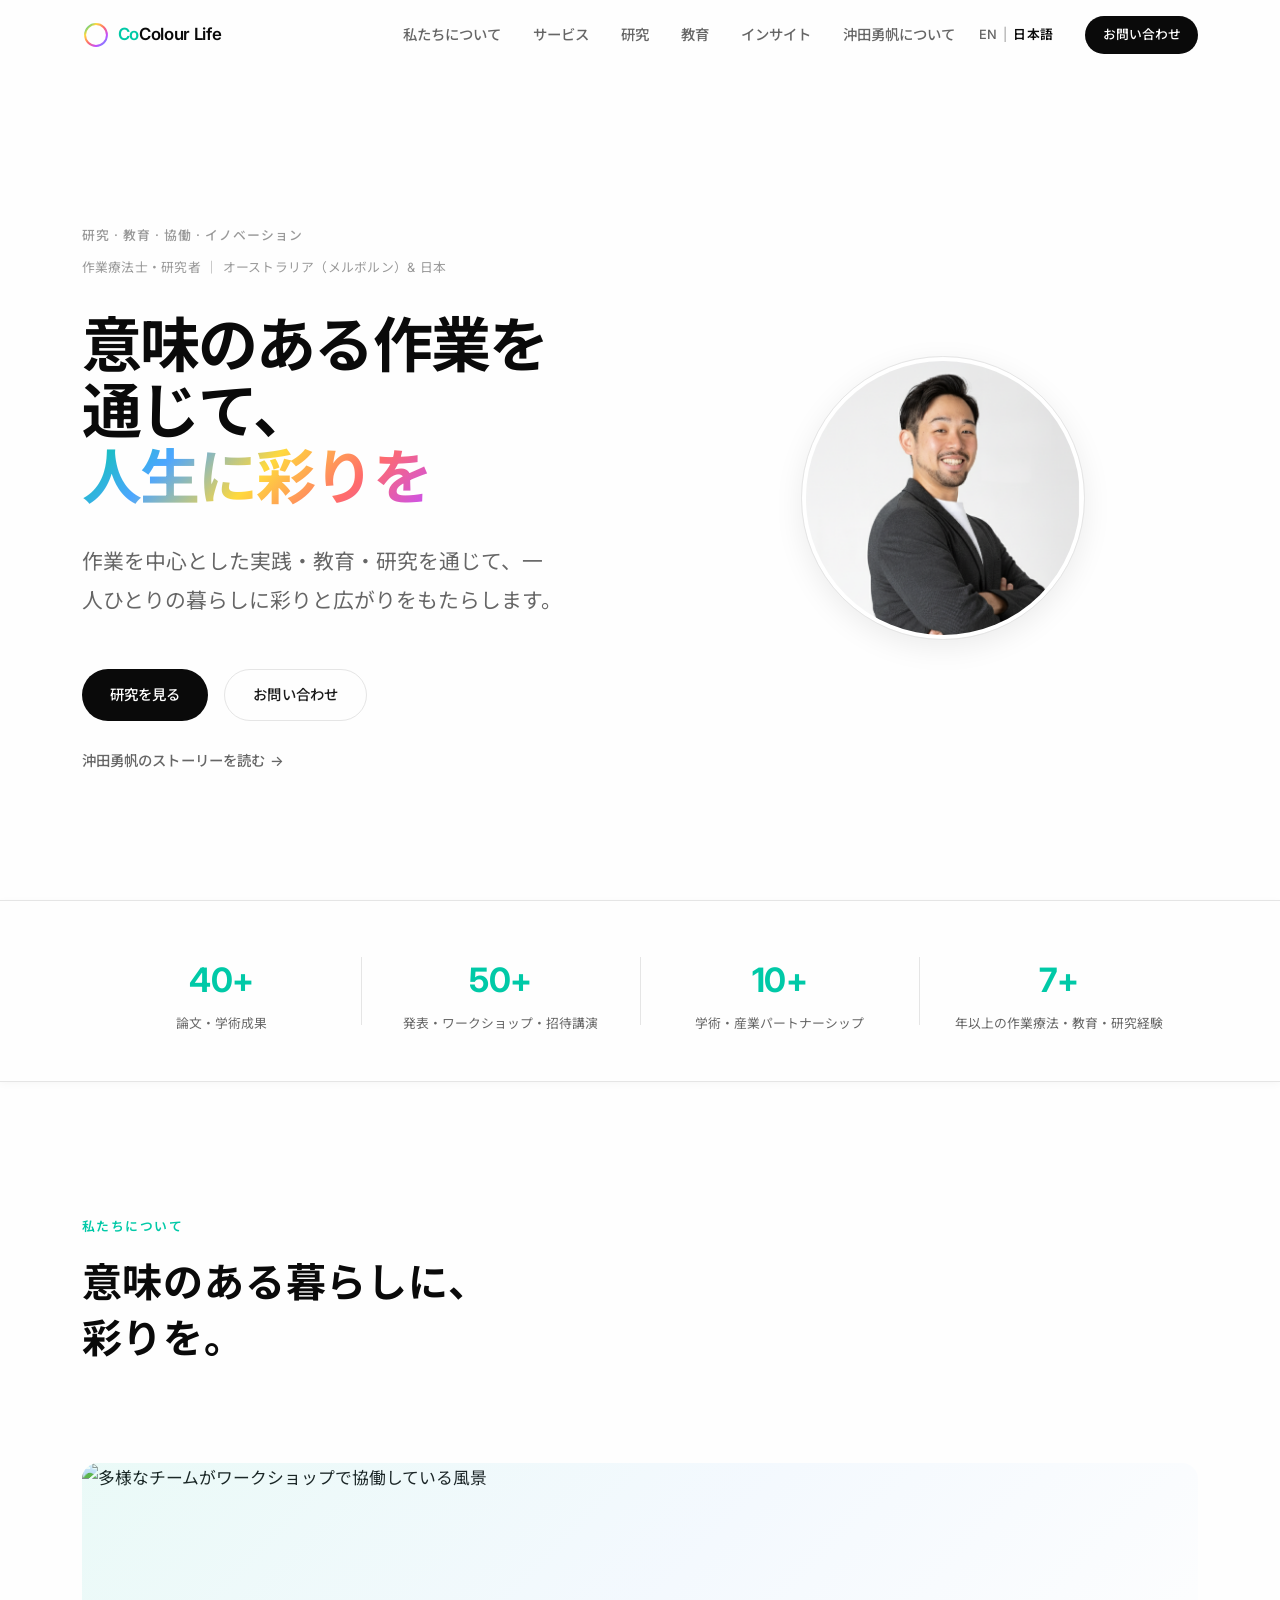
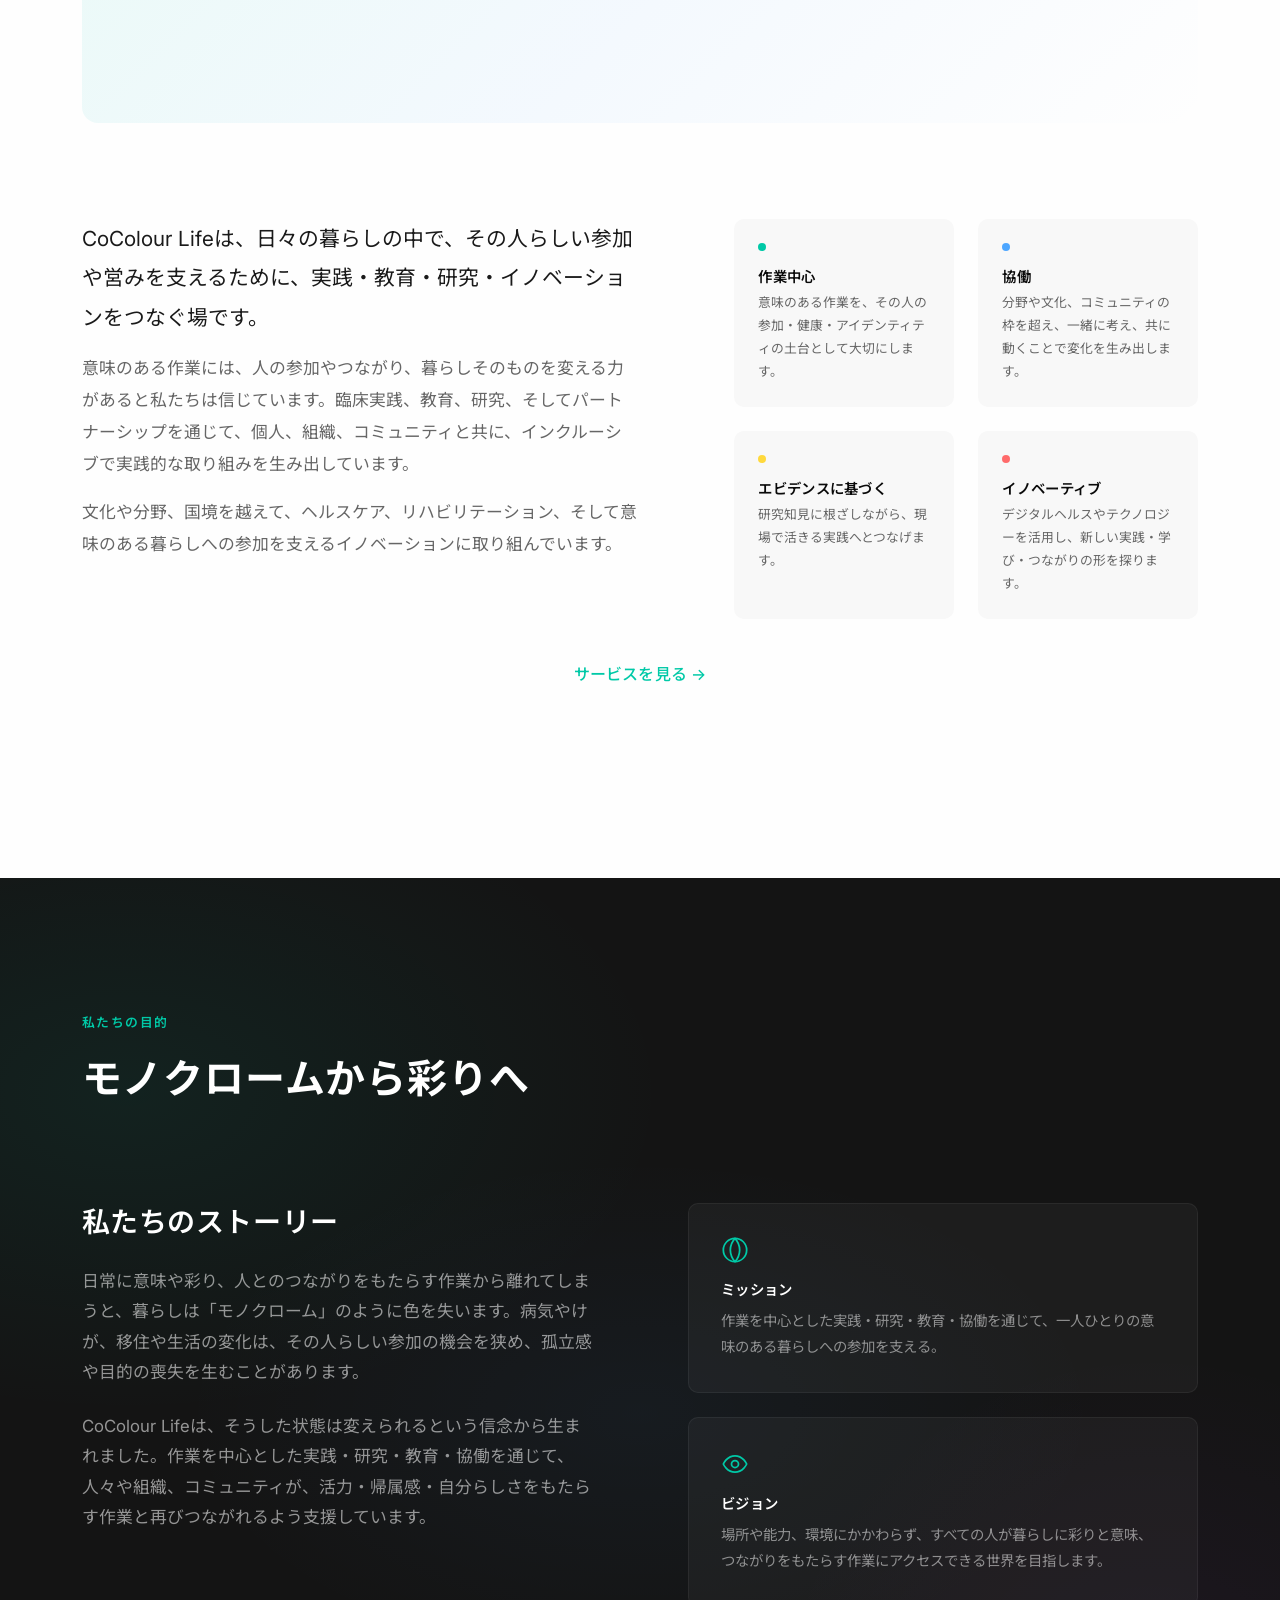
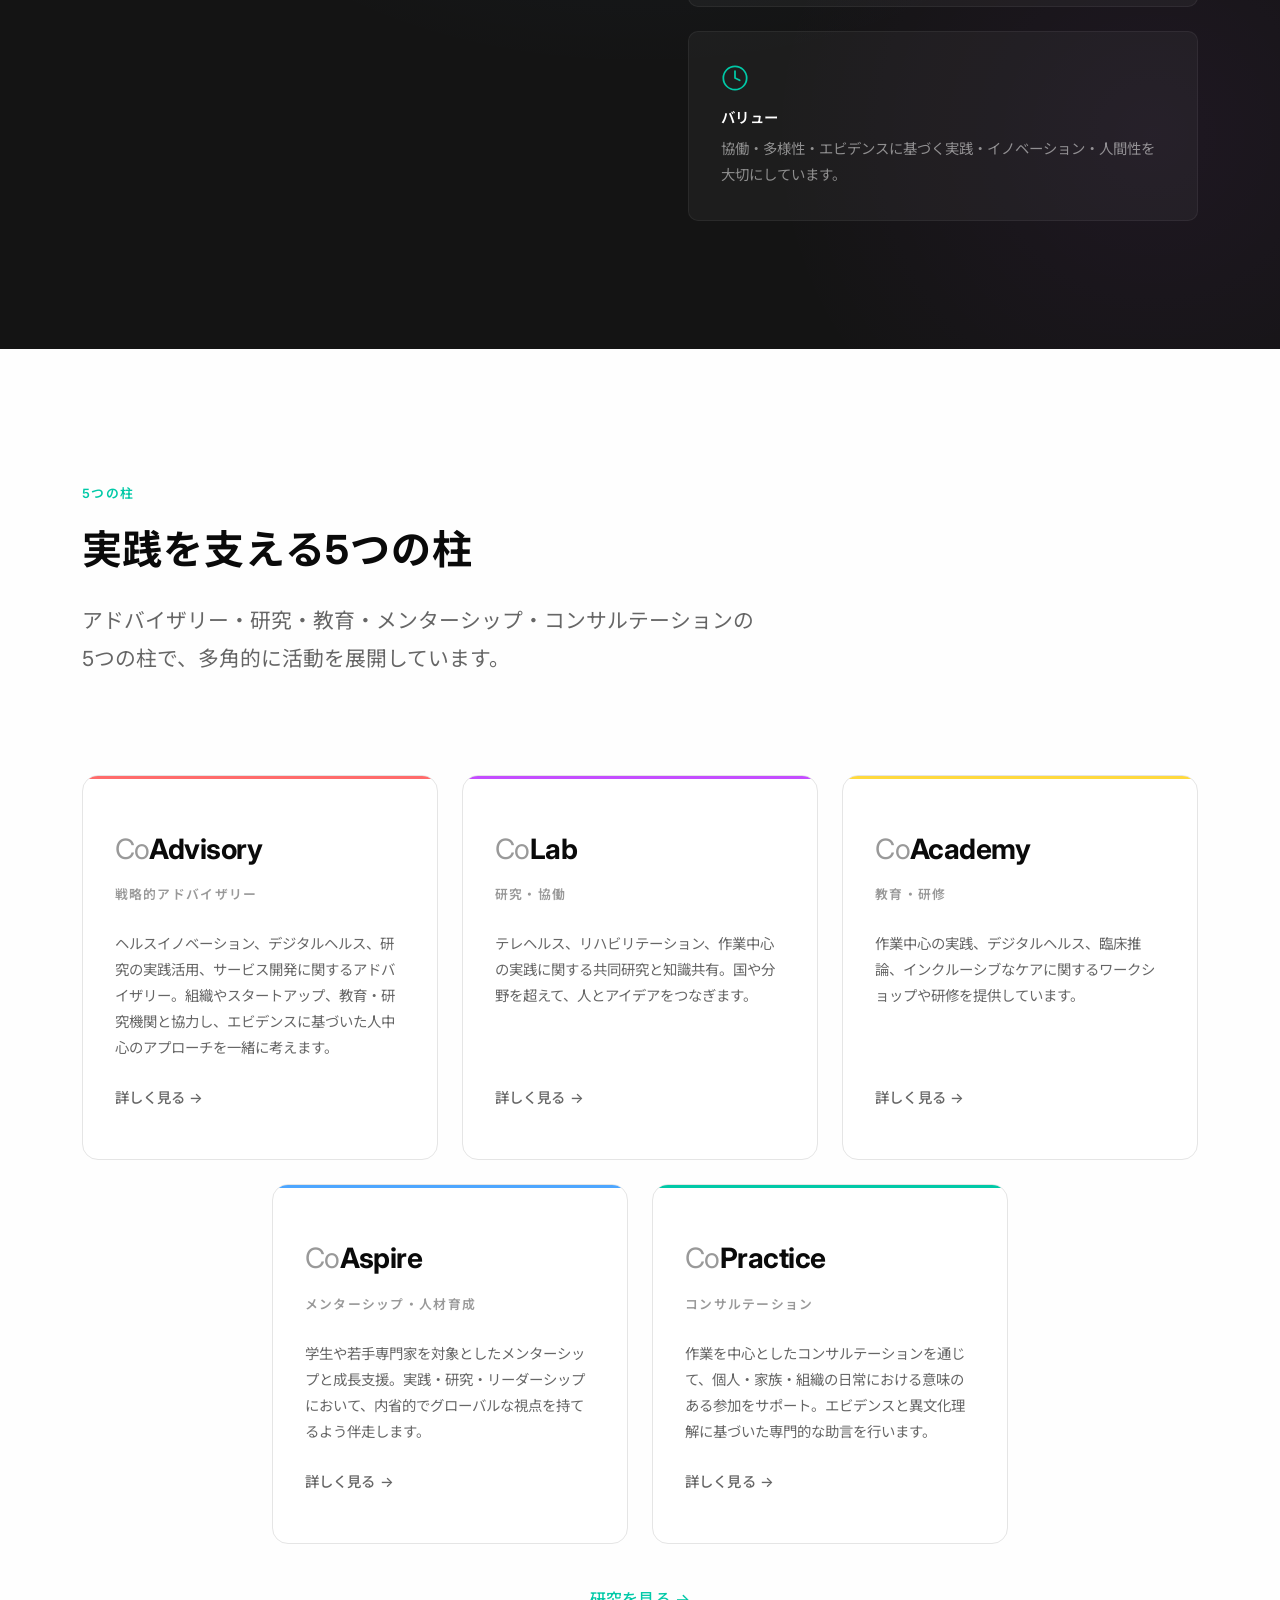
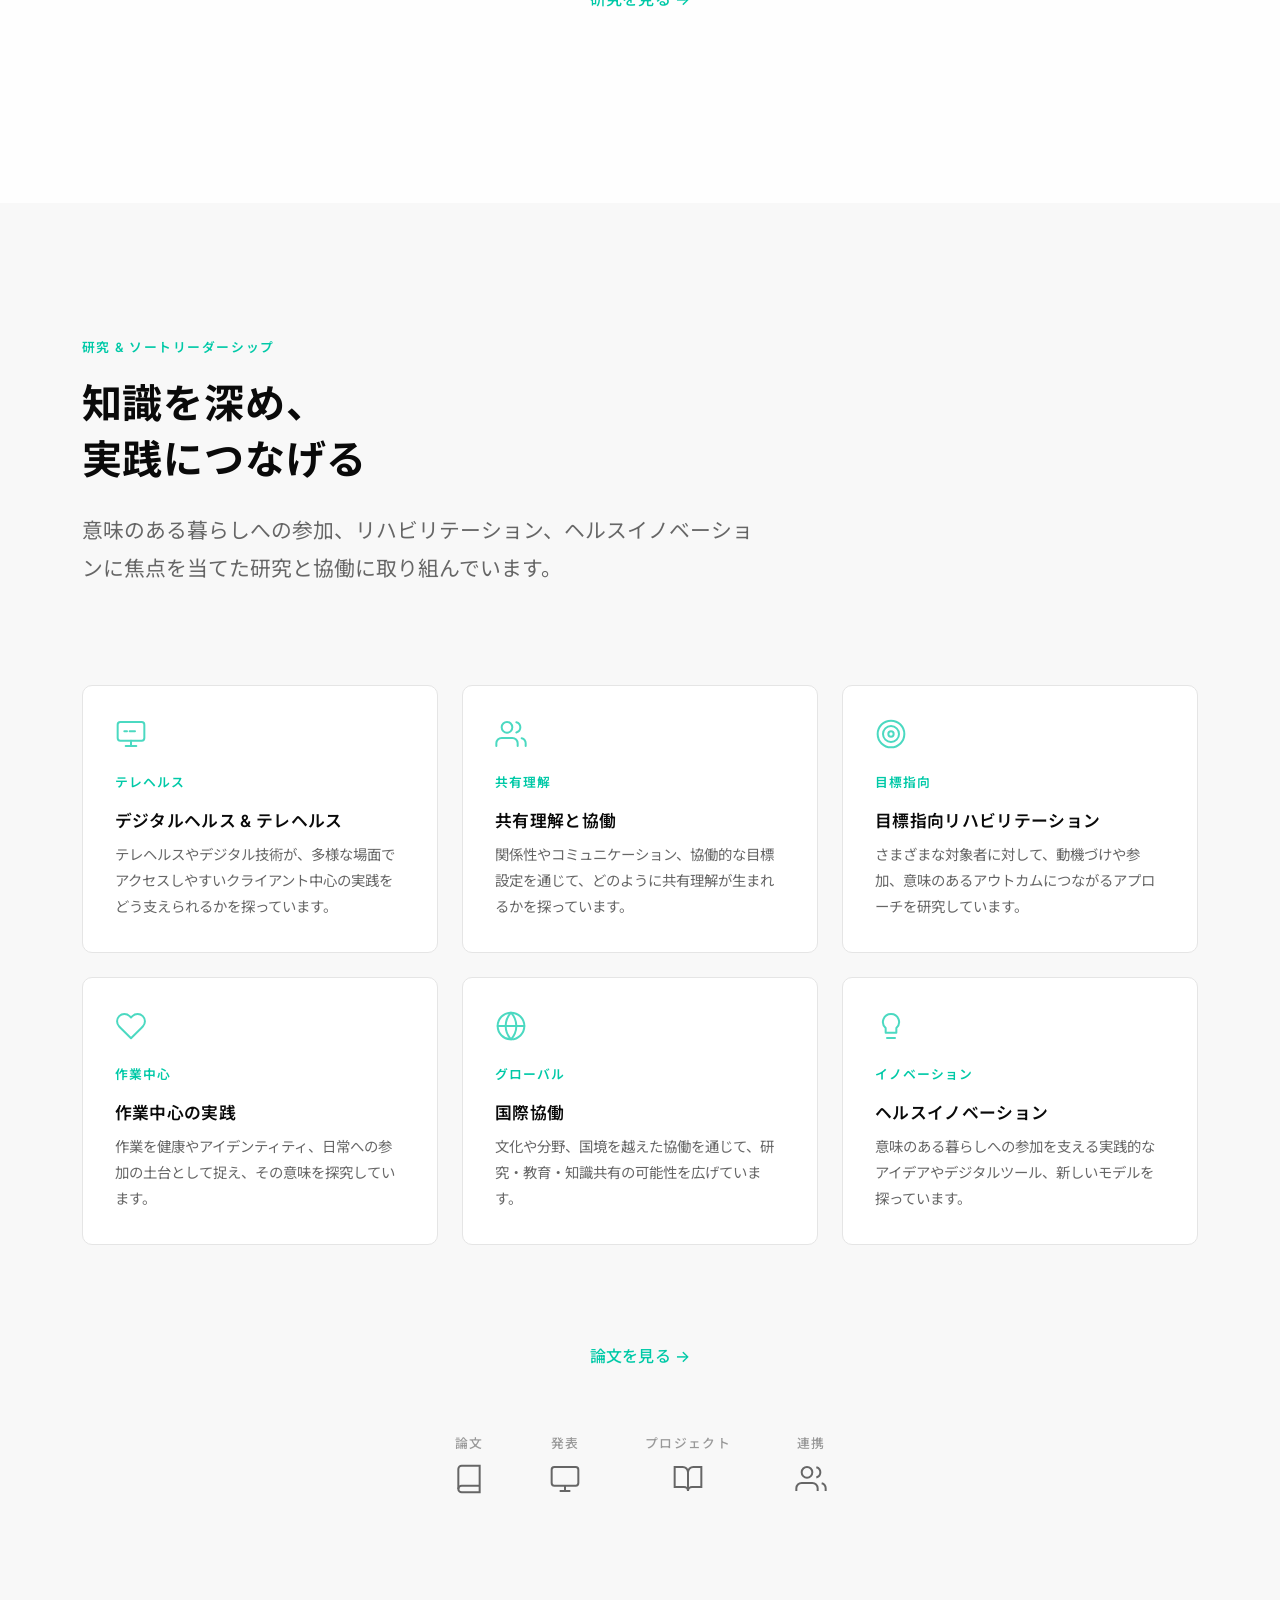
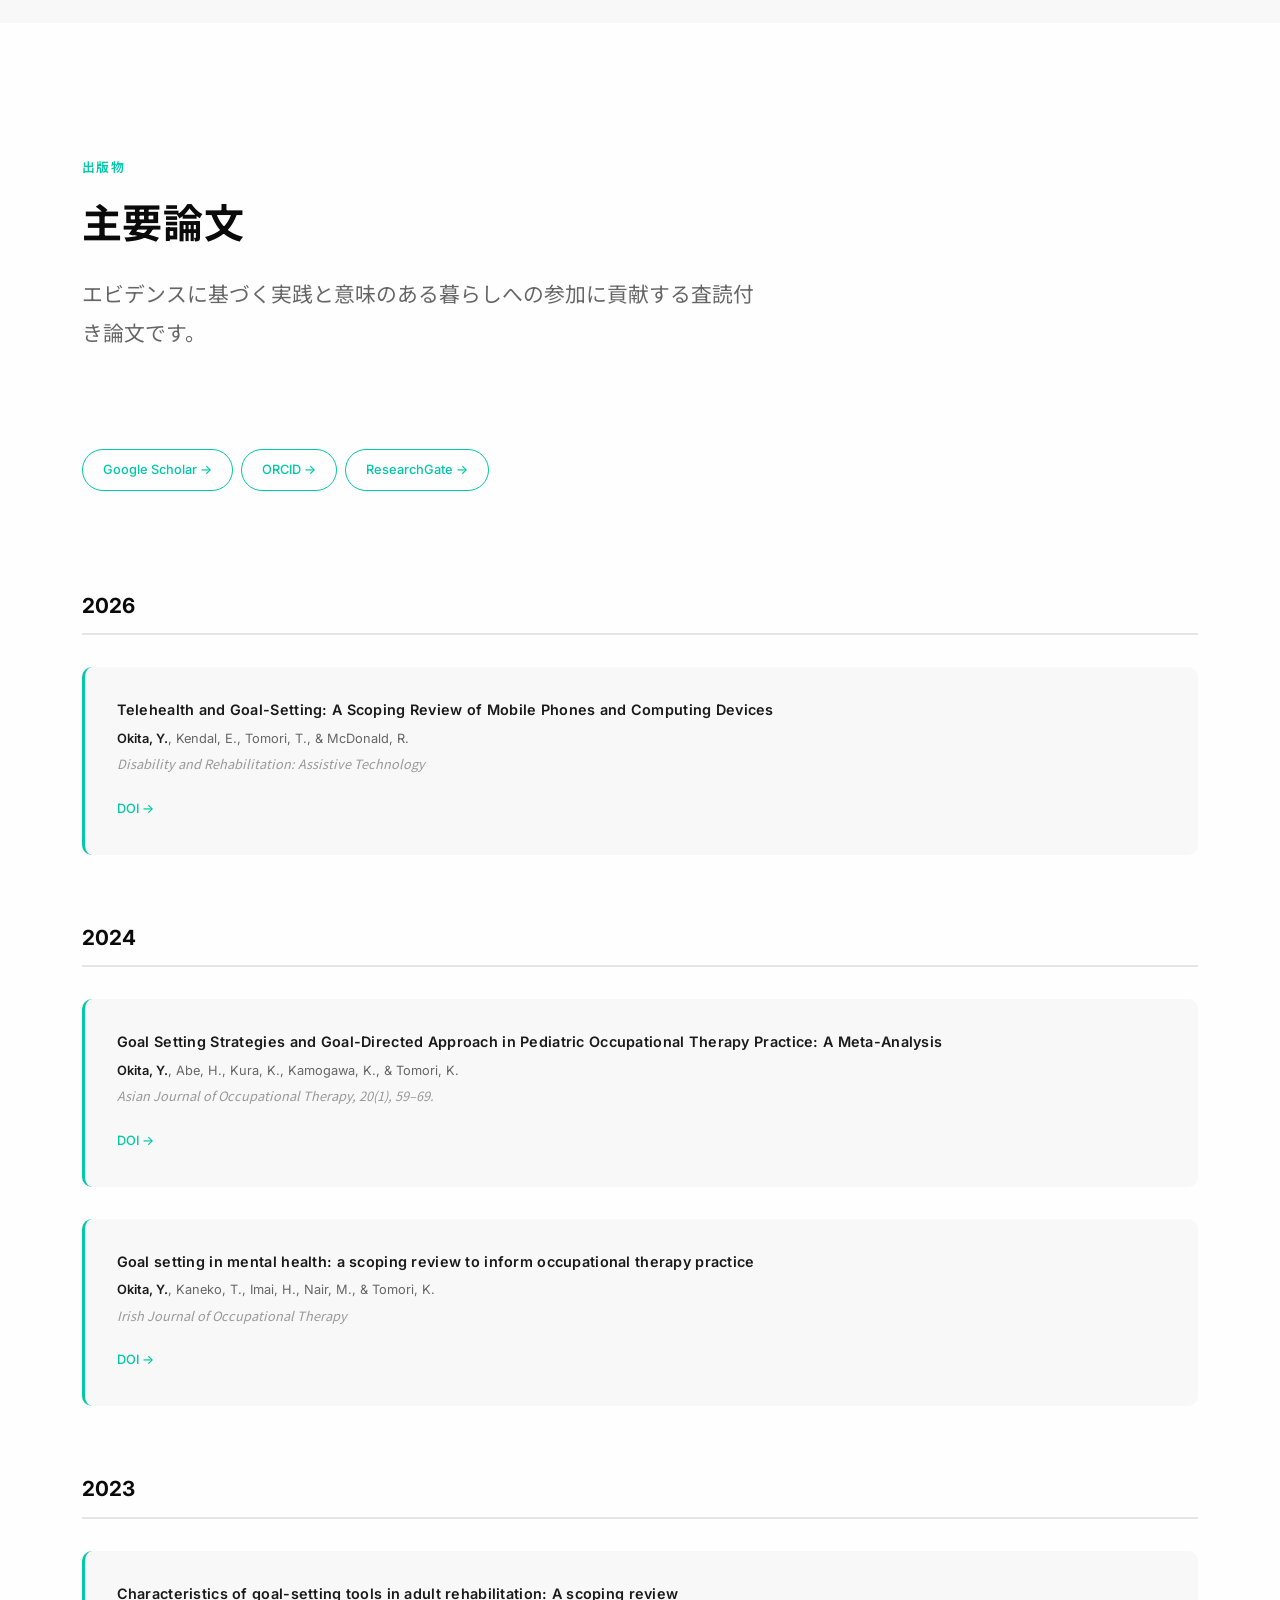
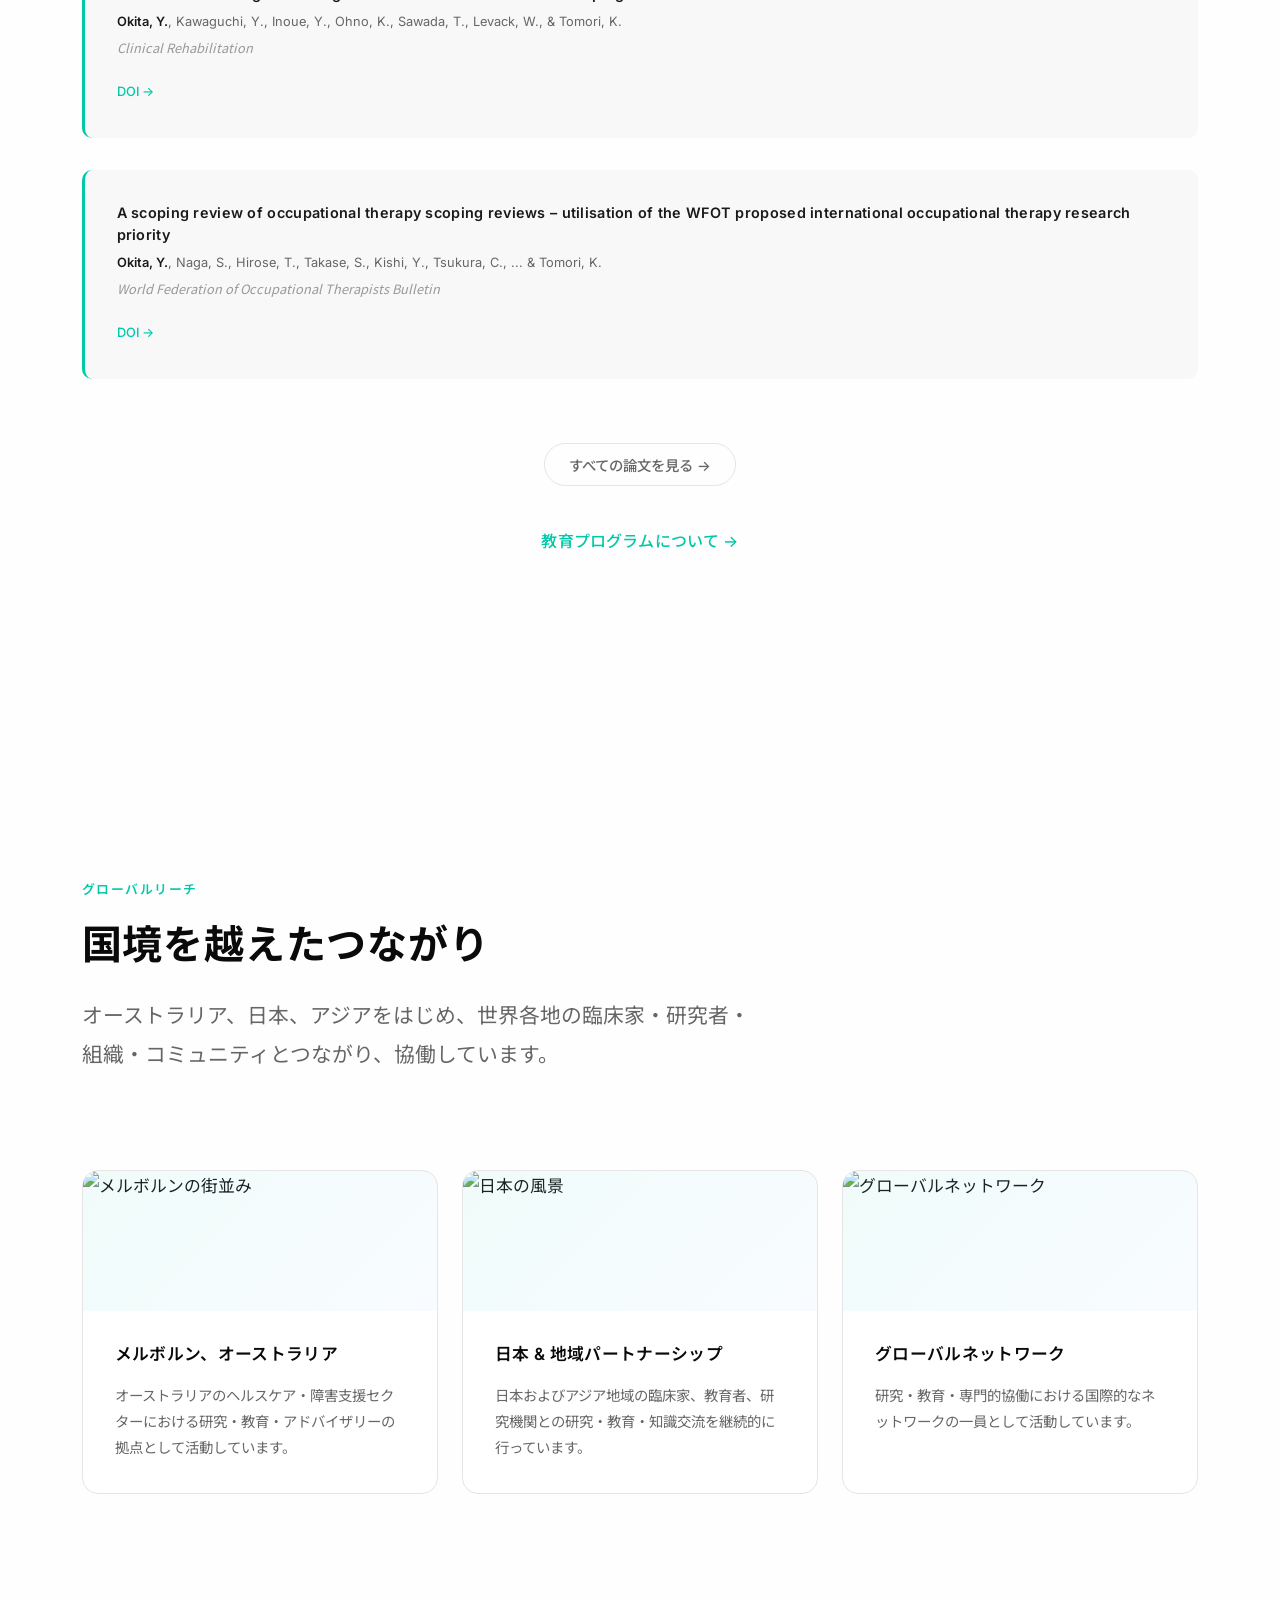
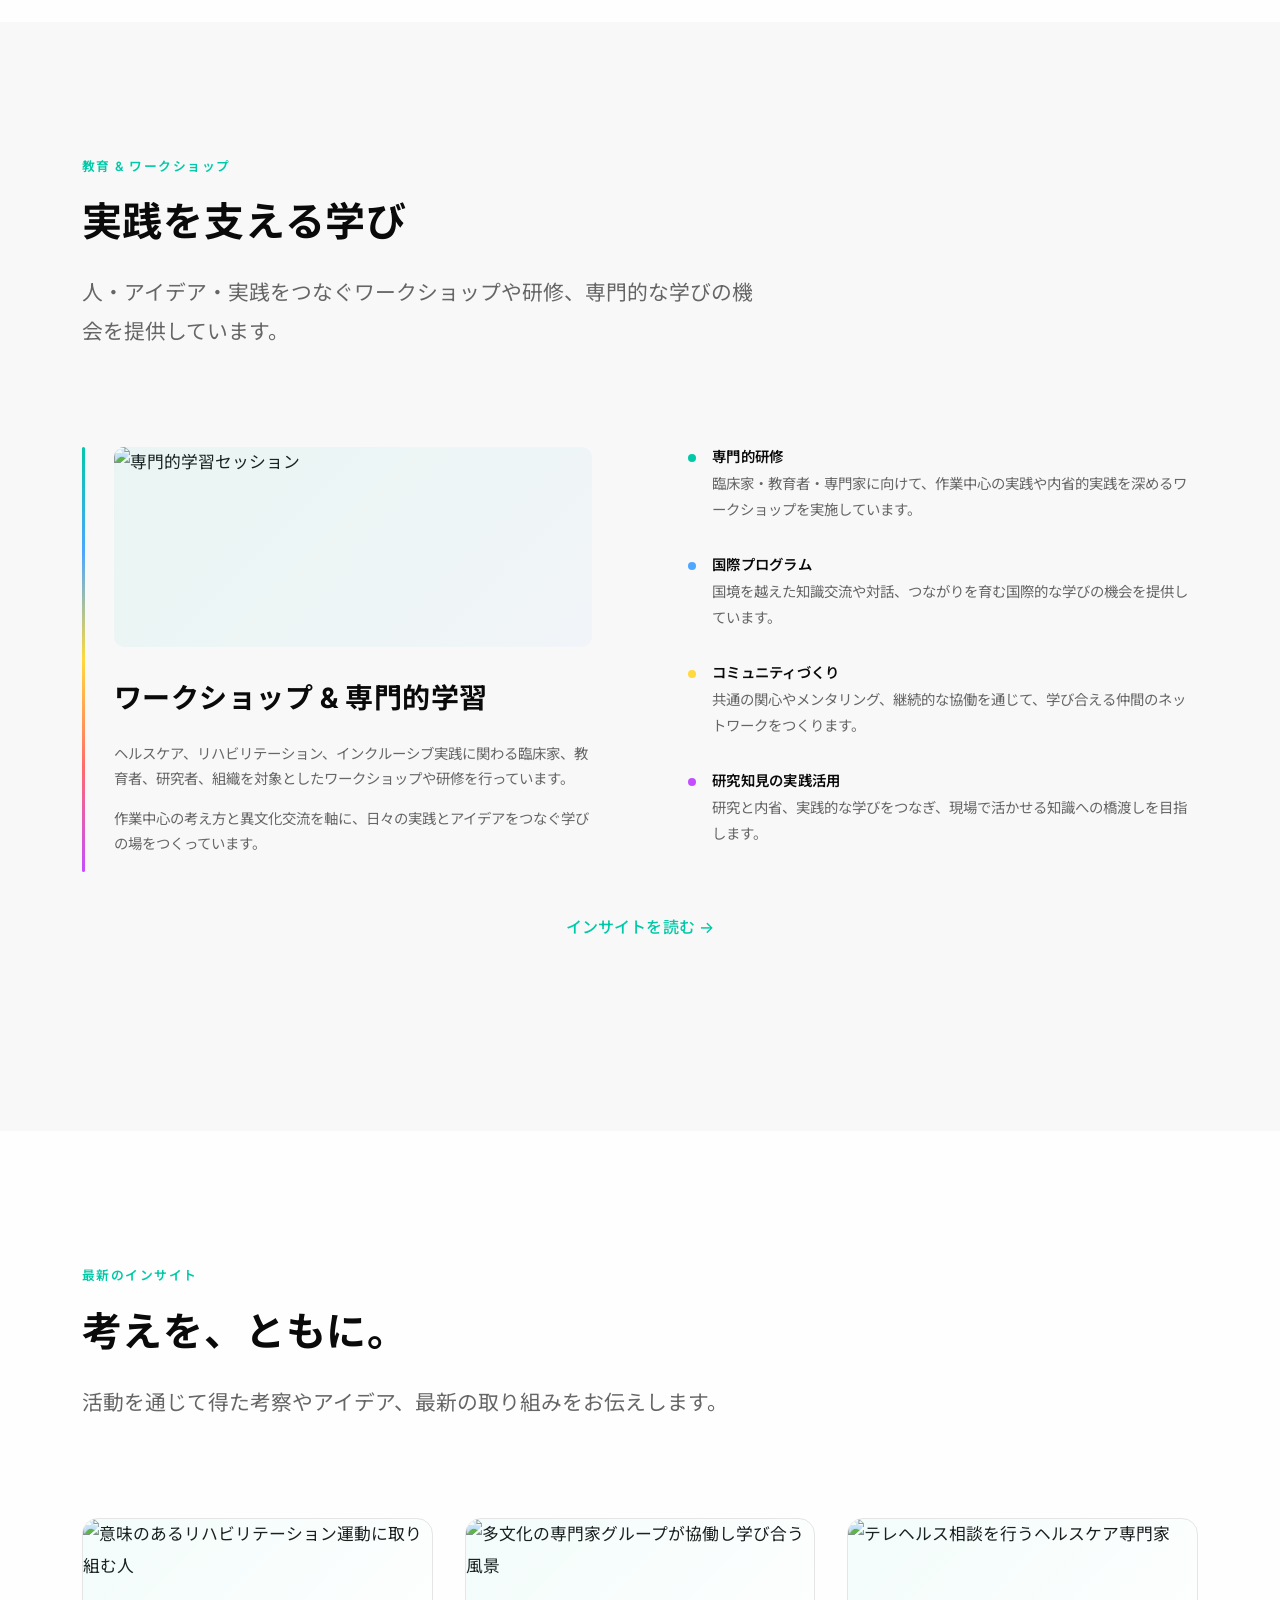
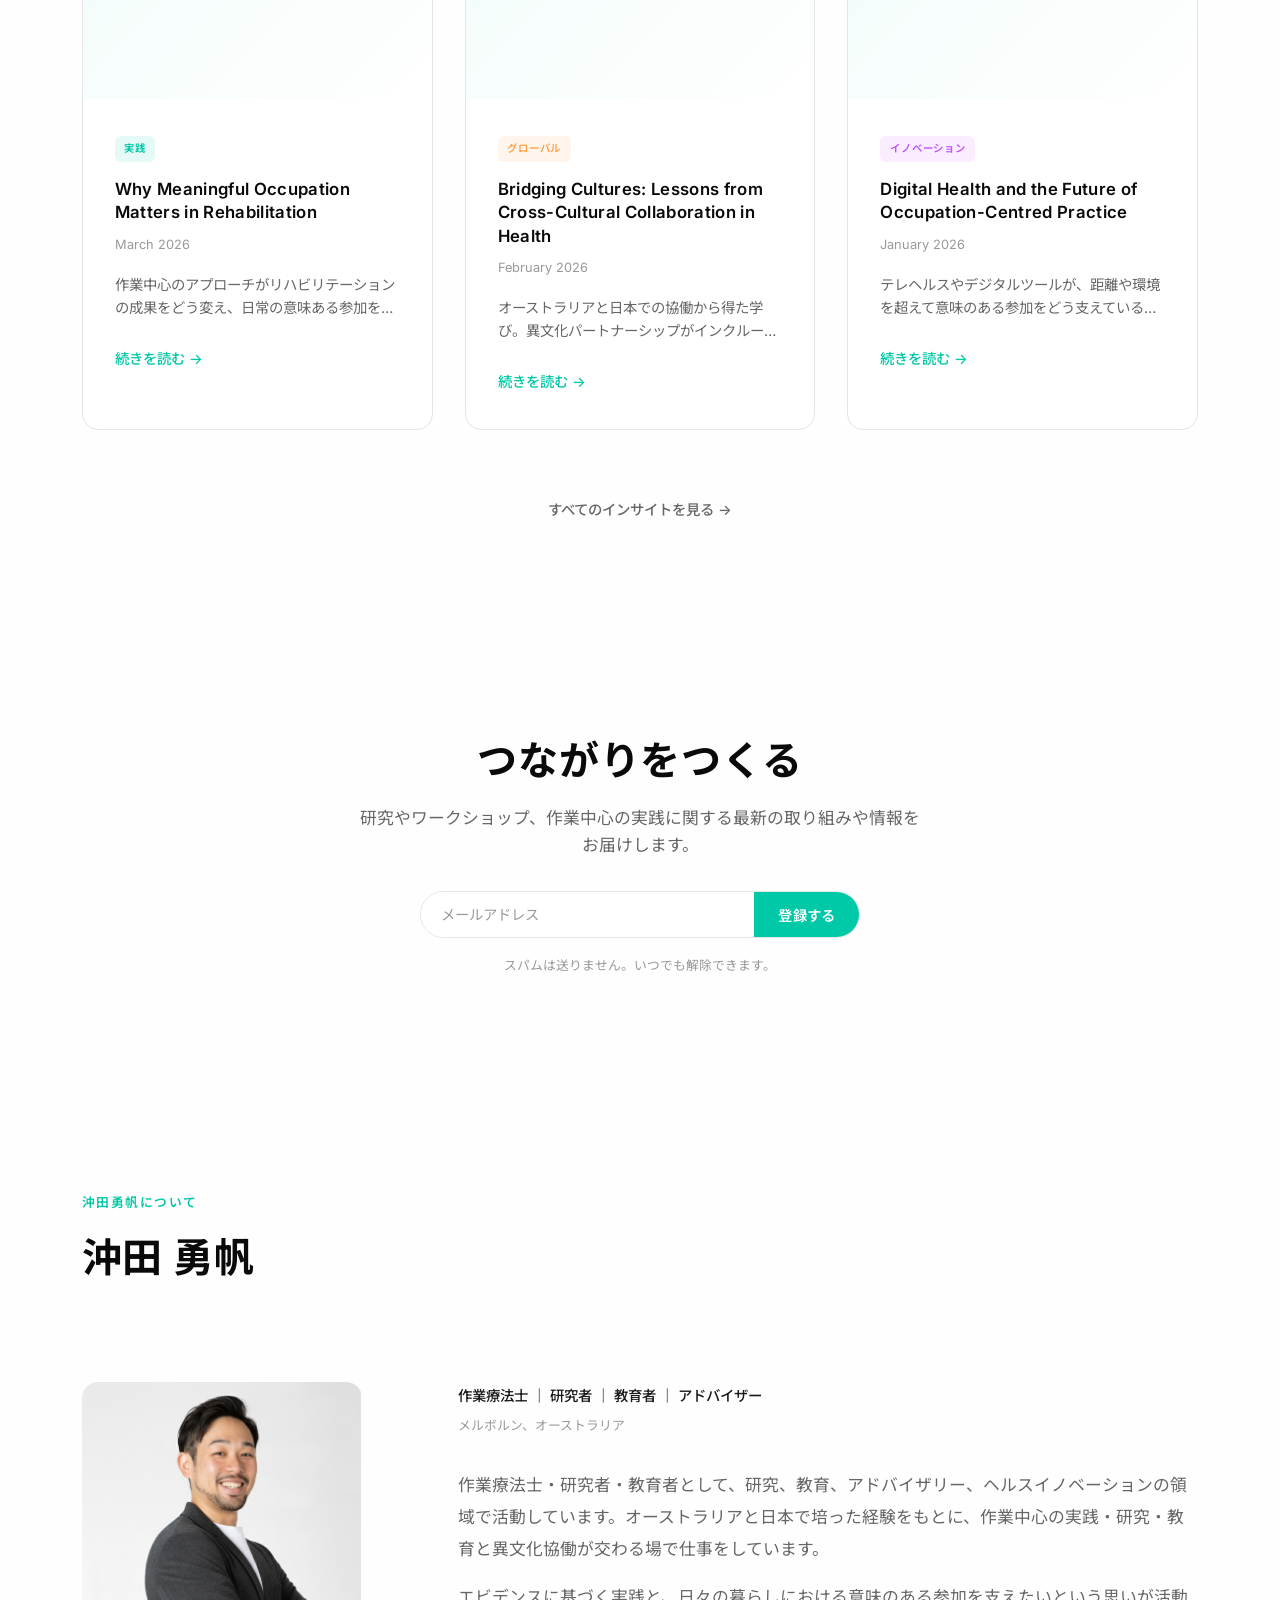
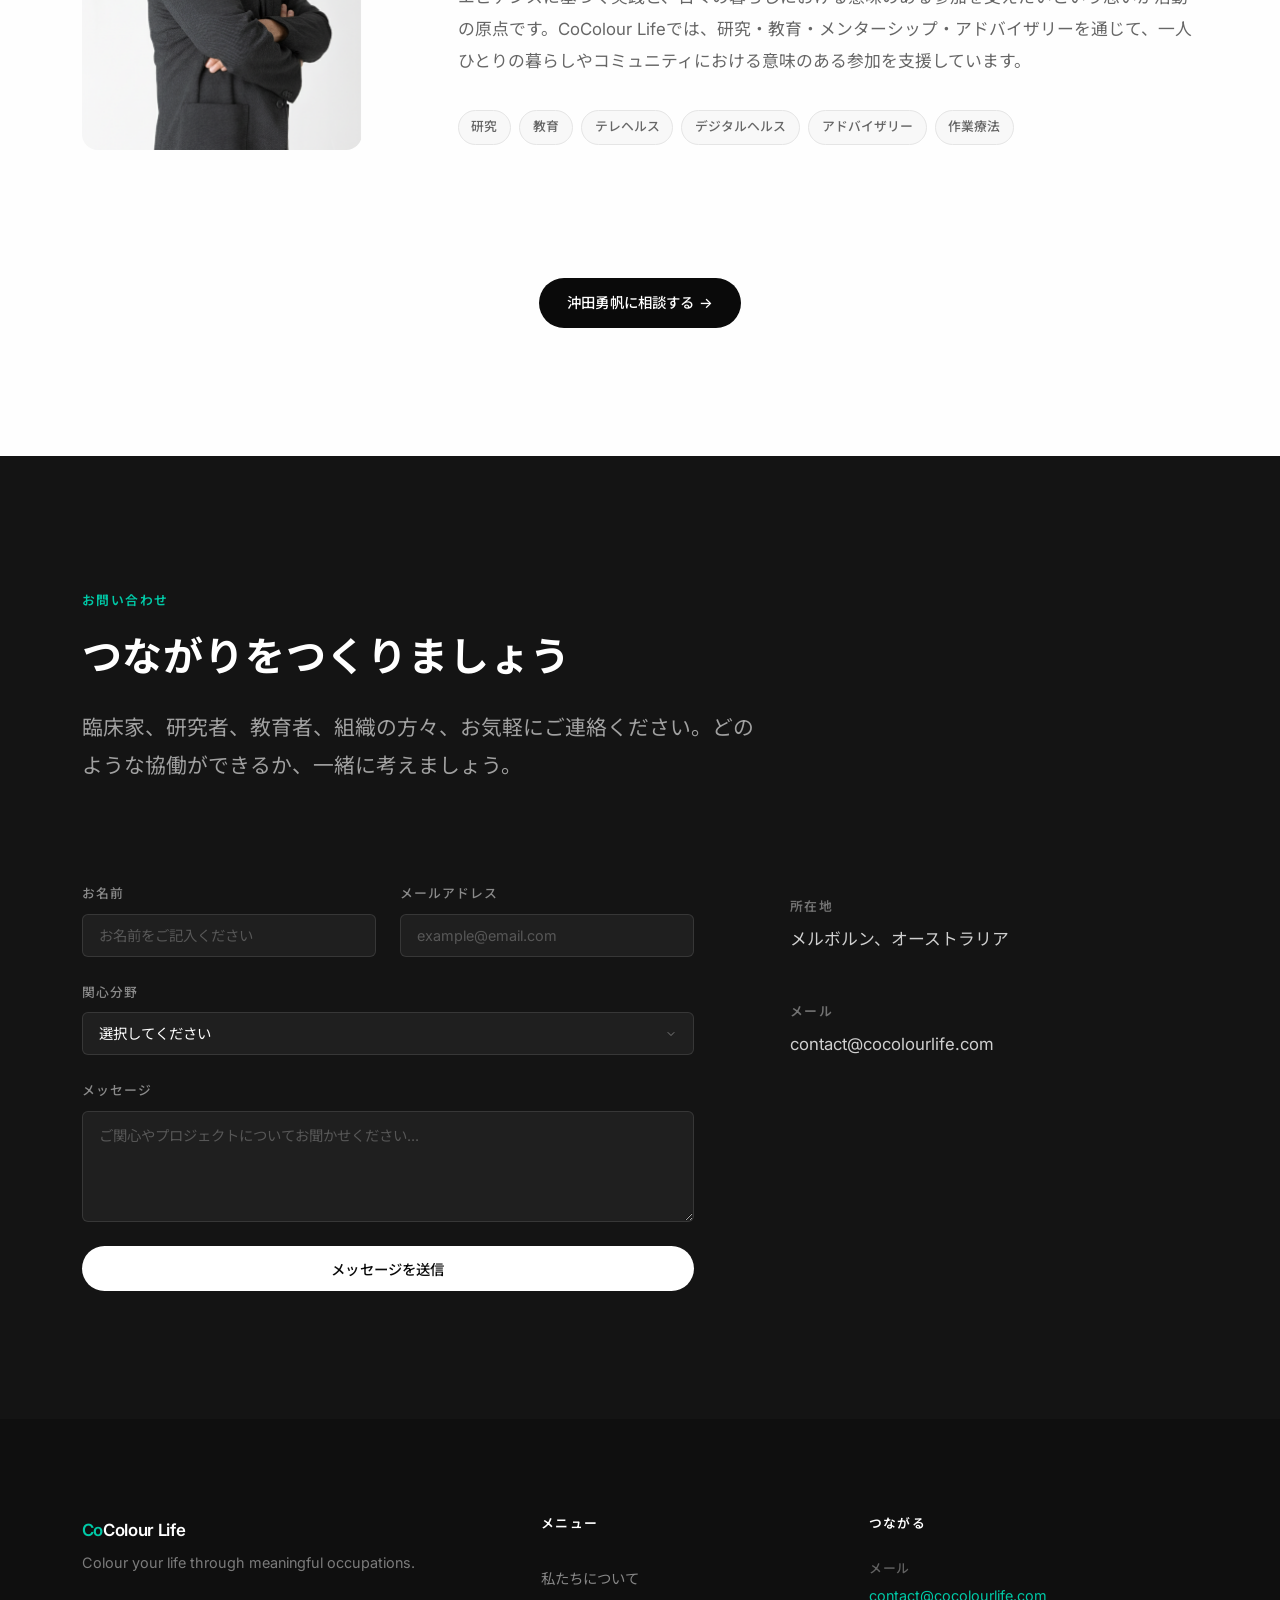
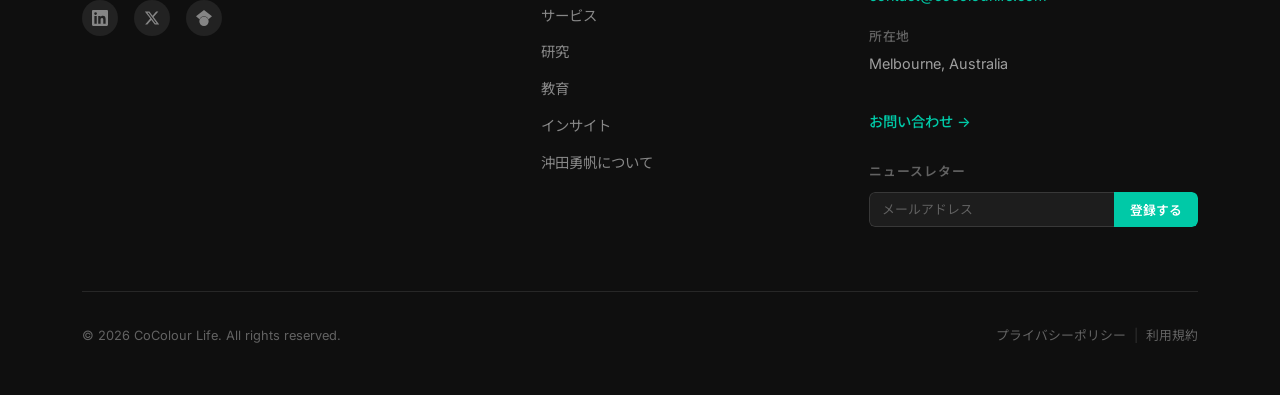
==== commit a39e9d24: "Japanese page: comprehensive text rewrite & name correction (沖田勇帆) ## Summary  Complete rewrite of a" ====
--- a/ja/index.html
+++ b/ja/index.html
@@ -4,8 +4,8 @@
   <meta charset="UTF-8" />
   <meta name="viewport" content="width=device-width, initial-scale=1.0" />
   <title>CoColour Life — 意味のある作業を通じて、人生に彩りを</title>
-  <meta name="description" content="CoColour Lifeは、作業を中心とした実践、教育、研究、協働を通じて、日常生活における意味のある参加を支援するプラットフォームです。" />
-  <meta name="keywords" content="作業療法, 作業中心の実践, テレヘルス, デジタルヘルス, リハビリテーション, 研究, 教育, CoColour Life, 沖田優穂" />
+  <meta name="description" content="CoColour Lifeは、作業を中心とした実践・教育・研究を通じて、一人ひとりの暮らしに彩りをもたらす活動拠点です。" />
+  <meta name="keywords" content="作業療法, 作業中心の実践, テレヘルス, デジタルヘルス, リハビリテーション, 研究, 教育, CoColour Life, 沖田勇帆" />
   <meta name="author" content="Yuho Okita" />
   <link rel="canonical" href="https://cocolourlife.com/ja/" />
 
@@ -16,7 +16,7 @@
   <!-- Open Graph -->
   <meta property="og:type" content="website" />
   <meta property="og:title" content="CoColour Life — 意味のある作業を通じて、人生に彩りを" />
-  <meta property="og:description" content="作業を中心とした実践、教育、研究、協働を通じて、意味のある参加を支援します。" />
+  <meta property="og:description" content="作業を中心とした実践・教育・研究を通じて、一人ひとりの暮らしに彩りをもたらします。" />
   <meta property="og:url" content="https://cocolourlife.com/ja/" />
   <meta property="og:site_name" content="CoColour Life" />
   <meta property="og:locale" content="ja_JP" />
@@ -27,7 +27,7 @@
   <!-- Twitter Card -->
   <meta name="twitter:card" content="summary_large_image" />
   <meta name="twitter:title" content="CoColour Life — 意味のある作業を通じて、人生に彩りを" />
-  <meta name="twitter:description" content="作業を中心とした実践、教育、研究、協働を通じて、意味のある参加を支援します。" />
+  <meta name="twitter:description" content="作業を中心とした実践・教育・研究を通じて、一人ひとりの暮らしに彩りをもたらします。" />
   <meta name="twitter:image" content="https://cocolourlife.com/assets/og-image.png" />
 
   <link rel="preconnect" href="https://fonts.googleapis.com" />
@@ -73,7 +73,7 @@
           <a href="#research" class="nav-link">研究</a>
           <a href="#workshops" class="nav-link">教育</a>
           <a href="../insights.html" class="nav-link">インサイト</a>
-          <a href="#founder" class="nav-link">沖田について</a>
+          <a href="#founder" class="nav-link">沖田勇帆について</a>
           <span class="lang-switch">
             <a href="../index.html" class="lang-link">EN</a>
             <span class="lang-divider">|</span>
@@ -94,7 +94,7 @@
       <a href="#research" class="mobile-link">研究</a>
       <a href="#workshops" class="mobile-link">教育</a>
       <a href="../insights.html" class="mobile-link">インサイト</a>
-      <a href="#founder" class="mobile-link">沖田について</a>
+      <a href="#founder" class="mobile-link">沖田勇帆について</a>
       <div class="mobile-lang">
         <a href="../index.html" class="lang-link">EN</a>
         <span class="lang-divider">|</span>
@@ -108,23 +108,23 @@
       <div class="container">
         <div class="hero-content">
           <div class="hero-badge">研究 · 教育 · 協働 · イノベーション</div>
-          <p class="hero-credential">作業療法士 &amp; 研究者 | メルボルン、オーストラリア &amp; 日本</p>
+          <p class="hero-credential">作業療法士・研究者 ｜ オーストラリア（メルボルン）&amp; 日本</p>
           <h1 class="hero-title">
             意味のある作業を通じて、<br />
             <span class="gradient-text">人生に彩りを</span>
           </h1>
           <p class="hero-subtitle">
-            作業を中心とした実践、教育、イノベーションを通じて、意味のある参加を支援します。
+            作業を中心とした実践・教育・研究を通じて、一人ひとりの暮らしに彩りと広がりをもたらします。
           </p>
           <div class="hero-actions">
             <a href="#research" class="btn btn--primary">研究を見る</a>
             <a href="#contact" class="btn btn--secondary">お問い合わせ</a>
           </div>
-          <a href="#founder" class="hero-story-link">沖田優穂のストーリーを読む →</a>
+          <a href="#founder" class="hero-story-link">沖田勇帆のストーリーを読む →</a>
         </div>
         <div class="hero-visual">
           <div class="hero-photo-wrapper">
-            <img src="../assets/yuho.png" alt="沖田優穂 — CoColour Life 代表" class="hero-photo" />
+            <img src="../assets/yuho.png" alt="沖田勇帆 — CoColour Life 代表" class="hero-photo" />
           </div>
         </div>
       </div>
@@ -144,11 +144,11 @@
           </div>
           <div class="proof-item">
             <span class="proof-number">10+</span>
-            <span class="proof-label">学術・産業連携</span>
+            <span class="proof-label">学術・産業パートナーシップ</span>
           </div>
           <div class="proof-item">
             <span class="proof-number">7+</span>
-            <span class="proof-label">年の作業療法・教育・研究経験</span>
+            <span class="proof-label">年以上の作業療法・教育・研究経験</span>
           </div>
         </div>
       </div>
@@ -159,43 +159,43 @@
       <div class="container">
         <div class="section-header">
           <span class="section-label">私たちについて</span>
-          <h2 class="section-title">意味のある参加に<br />彩りを</h2>
+          <h2 class="section-title">意味のある暮らしに、<br />彩りを。</h2>
         </div>
         <div class="about-image">
-              <img src="https://images.unsplash.com/photo-1522071820081-009f0129c71c?w=1200&h=675&fit=crop&q=80" alt="チームコラボレーションワークショップ" loading="lazy" />
+              <img src="https://images.unsplash.com/photo-1531482615713-2afd69097998?w=1200&h=675&fit=crop&q=80" alt="多様なチームがワークショップで協働している風景" loading="lazy" />
             </div>
         <div class="about-grid">
           <div class="about-main">
             <p class="text-lg">
-              CoColour Lifeは、日常生活における意味のある参加を支援するために、実践、教育、イノベーションを統合するプラットフォームです。
+              CoColour Lifeは、日々の暮らしの中で、その人らしい参加や営みを支えるために、実践・教育・研究・イノベーションをつなぐ場です。
             </p>
             <p class="text-body">
-              CoColour Lifeは、日常生活における意味のある参加を支援するために、実践、教育、研究、協働を統合するプラットフォームです。意味のある作業が、人々の参加、つながり、そして暮らしを変える力を持つと信じています。実践、教育、研究、パートナーシップを通じて、個人、組織、コミュニティと共に、インクルーシブで実践的なソリューションを創造します。
+              意味のある作業には、人の参加やつながり、暮らしそのものを変える力があると私たちは信じています。臨床実践、教育、研究、そしてパートナーシップを通じて、個人、組織、コミュニティと共に、インクルーシブで実践的な取り組みを生み出しています。
             </p>
             <p class="text-body">
-              文化、分野、国境を超えて、ヘルス、リハビリテーション、意味のある参加におけるイノベーションを支援します。
+              文化や分野、国境を越えて、ヘルスケア、リハビリテーション、そして意味のある暮らしへの参加を支えるイノベーションに取り組んでいます。
             </p>
           </div>
           <div class="about-values">
             <div class="value-card">
               <div class="value-dot" style="background: #00c9a7"></div>
               <h4>作業中心</h4>
-              <p>意味のある作業を参加、健康、アイデンティティの基盤として。</p>
+              <p>意味のある作業を、その人の参加・健康・アイデンティティの土台として大切にします。</p>
             </div>
             <div class="value-card">
               <div class="value-dot" style="background: #4da6ff"></div>
               <h4>協働</h4>
-              <p>分野、文化、コミュニティを超えた協働により、意味のある実践的な変化を創造。</p>
+              <p>分野や文化、コミュニティの枠を超え、一緒に考え、共に動くことで変化を生み出します。</p>
             </div>
             <div class="value-card">
               <div class="value-dot" style="background: #ffd93d"></div>
               <h4>エビデンスに基づく</h4>
-              <p>厳密な研究と知識翻訳に根ざした実践。</p>
+              <p>研究知見に根ざしながら、現場で活きる実践へとつなげます。</p>
             </div>
             <div class="value-card">
               <div class="value-dot" style="background: #ff6b6b"></div>
               <h4>イノベーティブ</h4>
-              <p>デジタルヘルス、テクノロジー、新しい実践・学び・つながりの方法を積極的に取り入れる。</p>
+              <p>デジタルヘルスやテクノロジーを活用し、新しい実践・学び・つながりの形を探ります。</p>
             </div>
           </div>
         </div>
@@ -216,10 +216,10 @@
           <div class="mission-story">
             <h3>私たちのストーリー</h3>
             <p>
-              多くの人が、日常に意味や彩り、つながりをもたらす作業から切り離された「モノクローム」の生活を送っています。病気、けが、移住、生活環境の変化は、意味のある参加を制限し、孤立感や目的の喪失をもたらすことがあります。
+              日常に意味や彩り、人とのつながりをもたらす作業から離れてしまうと、暮らしは「モノクローム」のように色を失います。病気やけが、移住や生活の変化は、その人らしい参加の機会を狭め、孤立感や目的の喪失を生むことがあります。
             </p>
             <p>
-              CoColour Lifeは、そのような状態を変えられるという信念のもとに設立されました。作業を中心とした実践、研究、教育、協働を通じて、人々、組織、コミュニティが、活力、帰属感、アイデンティティをもたらす作業と再びつながる支援を行います。
+              CoColour Lifeは、そうした状態は変えられるという信念から生まれました。作業を中心とした実践・研究・教育・協働を通じて、人々や組織、コミュニティが、活力・帰属感・自分らしさをもたらす作業と再びつながれるよう支援しています。
             </p>
           </div>
           <div class="mission-cards">
@@ -228,21 +228,21 @@
                 <svg viewBox="0 0 24 24" fill="none" stroke="currentColor" stroke-width="1.5" stroke-linecap="round" stroke-linejoin="round"><circle cx="12" cy="12" r="10"/><path d="M12 2a15 15 0 0 1 4 10 15 15 0 0 1-4 10 15 15 0 0 1-4-10 15 15 0 0 1 4-10z"/></svg>
               </div>
               <h4>ミッション</h4>
-              <p>作業を中心とした実践、研究、教育、協働を通じて、意味のある参加を実現する。</p>
+              <p>作業を中心とした実践・研究・教育・協働を通じて、一人ひとりの意味のある暮らしへの参加を支える。</p>
             </div>
             <div class="mission-card">
               <div class="mission-icon">
                 <svg viewBox="0 0 24 24" fill="none" stroke="currentColor" stroke-width="1.5" stroke-linecap="round" stroke-linejoin="round"><path d="M2 12s3-7 10-7 10 7 10 7-3 7-10 7-10-7-10-7z"/><circle cx="12" cy="12" r="3"/></svg>
               </div>
               <h4>ビジョン</h4>
-              <p>地理、能力、環境にかかわらず、すべての人が人生に彩り、意味、つながりをもたらす作業にアクセスできる世界。</p>
+              <p>場所や能力、環境にかかわらず、すべての人が暮らしに彩りと意味、つながりをもたらす作業にアクセスできる世界を目指します。</p>
             </div>
             <div class="mission-card">
               <div class="mission-icon">
                 <svg viewBox="0 0 24 24" fill="none" stroke="currentColor" stroke-width="1.5" stroke-linecap="round" stroke-linejoin="round"><path d="M12 22c5.523 0 10-4.477 10-10S17.523 2 12 2 2 6.477 2 12s4.477 10 10 10z"/><path d="M12 6v6l4 2"/></svg>
               </div>
               <h4>バリュー</h4>
-              <p>協働、多様性、エビデンスに基づく実践、イノベーション、人間性。</p>
+              <p>協働・多様性・エビデンスに基づく実践・イノベーション・人間性を大切にしています。</p>
             </div>
           </div>
         </div>
@@ -255,7 +255,7 @@
         <div class="section-header">
           <span class="section-label">5つの柱</span>
           <h2 class="section-title">実践を支える5つの柱</h2>
-          <p class="section-desc">アドバイザリー、研究、教育、メンターシップ、実践を支える5つの柱。</p>
+          <p class="section-desc">アドバイザリー・研究・教育・メンターシップ・コンサルテーションの5つの柱で、多角的に活動を展開しています。</p>
         </div>
         <div class="pillars-grid">
           <div class="pillar-card" data-colour="#ff6b6b">
@@ -264,7 +264,7 @@
               <span class="pillar-prefix">Co</span><span class="pillar-name">Advisory</span>
             </div>
             <p class="pillar-type">戦略的アドバイザリー</p>
-            <p class="pillar-desc">ヘルスイノベーション、デジタルヘルス、研究翻訳、サービス開発におけるアドバイザリー。組織、スタートアップ、機関を支援し、思慮深く、エビデンスに基づいた、人を中心としたソリューションを構築します。</p>
+            <p class="pillar-desc">ヘルスイノベーション、デジタルヘルス、研究の実践活用、サービス開発に関するアドバイザリー。組織やスタートアップ、教育・研究機関と協力し、エビデンスに基づいた人中心のアプローチを一緒に考えます。</p>
             <a href="../services.html#coadvisory" class="pillar-link">詳しく見る →</a>
           </div>
           <div class="pillar-card" data-colour="#c44dff">
@@ -273,7 +273,7 @@
               <span class="pillar-prefix">Co</span><span class="pillar-name">Lab</span>
             </div>
             <p class="pillar-type">研究・協働</p>
-            <p class="pillar-desc">テレヘルス、リハビリテーション、作業中心の実践、意味のある参加に関する研究、協働、知識共有。国境を越えて人、アイデア、分野をつなぎます。</p>
+            <p class="pillar-desc">テレヘルス、リハビリテーション、作業中心の実践に関する共同研究と知識共有。国や分野を超えて、人とアイデアをつなぎます。</p>
             <a href="../services.html#colab" class="pillar-link">詳しく見る →</a>
           </div>
           <div class="pillar-card" data-colour="#ffd93d">
@@ -282,7 +282,7 @@
               <span class="pillar-prefix">Co</span><span class="pillar-name">Academy</span>
             </div>
             <p class="pillar-type">教育・研修</p>
-            <p class="pillar-desc">作業中心の実践、デジタルヘルス、臨床推論、インクルーシブなケアと教育へのアプローチに関するワークショップ、教育、研修。</p>
+            <p class="pillar-desc">作業中心の実践、デジタルヘルス、臨床推論、インクルーシブなケアに関するワークショップや研修を提供しています。</p>
             <a href="../services.html#coacademy" class="pillar-link">詳しく見る →</a>
           </div>
           <div class="pillar-card" data-colour="#4da6ff">
@@ -291,7 +291,7 @@
               <span class="pillar-prefix">Co</span><span class="pillar-name">Aspire</span>
             </div>
             <p class="pillar-type">メンターシップ・人材育成</p>
-            <p class="pillar-desc">学生や新進の専門家を対象としたメンターシップと専門的成長。実践、研究、リーダーシップにおける内省的でグローバルな視点を持つ成長を支援します。</p>
+            <p class="pillar-desc">学生や若手専門家を対象としたメンターシップと成長支援。実践・研究・リーダーシップにおいて、内省的でグローバルな視点を持てるよう伴走します。</p>
             <a href="../services.html#coaspire" class="pillar-link">詳しく見る →</a>
           </div>
           <div class="pillar-card" data-colour="#00c9a7">
@@ -300,7 +300,7 @@
               <span class="pillar-prefix">Co</span><span class="pillar-name">Practice</span>
             </div>
             <p class="pillar-type">コンサルテーション</p>
-            <p class="pillar-desc">作業を中心としたコンサルテーションを通じて、個人、家族、組織の日常生活における意味のある参加をサポートします。エビデンスに基づく実践と異文化理解に根ざした専門的ガイダンスを提供します。</p>
+            <p class="pillar-desc">作業を中心としたコンサルテーションを通じて、個人・家族・組織の日常における意味のある参加をサポート。エビデンスと異文化理解に基づいた専門的な助言を行います。</p>
             <a href="../services.html#copractice" class="pillar-link">詳しく見る →</a>
           </div>
         </div>
@@ -315,8 +315,8 @@
       <div class="container">
         <div class="section-header">
           <span class="section-label">研究 &amp; ソートリーダーシップ</span>
-          <h2 class="section-title">知識を深め、<br />エビデンスを翻訳する</h2>
-          <p class="section-desc">健康と作業的実践における意味のある参加、リハビリテーション、イノベーションに焦点を当てた研究と協働。</p>
+          <h2 class="section-title">知識を深め、<br />実践につなげる</h2>
+          <p class="section-desc">意味のある暮らしへの参加、リハビリテーション、ヘルスイノベーションに焦点を当てた研究と協働に取り組んでいます。</p>
         </div>
         <div class="research-grid">
           <div class="research-card">
@@ -325,7 +325,7 @@
             </div>
             <div class="research-tag">テレヘルス</div>
             <h4>デジタルヘルス &amp; テレヘルス</h4>
-            <p>テレヘルスとデジタルヘルスが、さまざまな文脈でアクセシブルでクライアント中心の実践をどのように支援できるかを探究。</p>
+            <p>テレヘルスやデジタル技術が、多様な場面でアクセスしやすいクライアント中心の実践をどう支えられるかを探っています。</p>
           </div>
           <div class="research-card">
             <div class="research-card-icon">
@@ -333,7 +333,7 @@
             </div>
             <div class="research-tag">共有理解</div>
             <h4>共有理解と協働</h4>
-            <p>関係性、コミュニケーション、協働的な目標設定がどのように共有理解を形成するかを検討。</p>
+            <p>関係性やコミュニケーション、協働的な目標設定を通じて、どのように共有理解が生まれるかを探っています。</p>
           </div>
           <div class="research-card">
             <div class="research-card-icon">
@@ -341,7 +341,7 @@
             </div>
             <div class="research-tag">目標指向</div>
             <h4>目標指向リハビリテーション</h4>
-            <p>さまざまな集団において、動機づけ、参加、意味のある成果を支援するアプローチを探索。</p>
+            <p>さまざまな対象者に対して、動機づけや参加、意味のあるアウトカムにつながるアプローチを研究しています。</p>
           </div>
           <div class="research-card">
             <div class="research-card-icon">
@@ -349,7 +349,7 @@
             </div>
             <div class="research-tag">作業中心</div>
             <h4>作業中心の実践</h4>
-            <p>作業を健康、アイデンティティ、日常生活への参加の基盤として理解する。</p>
+            <p>作業を健康やアイデンティティ、日常への参加の土台として捉え、その意味を探究しています。</p>
           </div>
           <div class="research-card">
             <div class="research-card-icon">
@@ -357,7 +357,7 @@
             </div>
             <div class="research-tag">グローバル</div>
             <h4>国際協働</h4>
-            <p>文化、分野、国境を超えた協働により、研究、教育、知識共有を強化。</p>
+            <p>文化や分野、国境を越えた協働を通じて、研究・教育・知識共有の可能性を広げています。</p>
           </div>
           <div class="research-card">
             <div class="research-card-icon">
@@ -365,7 +365,7 @@
             </div>
             <div class="research-tag">イノベーション</div>
             <h4>ヘルスイノベーション</h4>
-            <p>意味のある参加を支援する実践的なアイデア、デジタルツール、新しいモデルを探求。</p>
+            <p>意味のある暮らしへの参加を支える実践的なアイデアやデジタルツール、新しいモデルを探っています。</p>
           </div>
         </div>
         <div class="section-next">
@@ -408,7 +408,7 @@
         <div class="section-header">
           <span class="section-label">出版物</span>
           <h2 class="section-title">主要論文</h2>
-          <p class="section-desc">エビデンスに基づく実践と意味のある参加に貢献する査読付き研究。</p>
+          <p class="section-desc">エビデンスに基づく実践と意味のある暮らしへの参加に貢献する査読付き論文です。</p>
         </div>
 
         <div class="pub-profiles">
@@ -510,7 +510,7 @@
         <div class="section-header">
           <span class="section-label">グローバルリーチ</span>
           <h2 class="section-title">国境を越えたつながり</h2>
-          <p class="section-desc">オーストラリア、日本、アジア、そしてその先のクリニシャン、研究者、組織、コミュニティと協働。</p>
+          <p class="section-desc">オーストラリア、日本、アジアをはじめ、世界各地の臨床家・研究者・組織・コミュニティとつながり、協働しています。</p>
         </div>
         <div class="global-cards">
           <div class="global-card">
@@ -519,7 +519,7 @@
             </div>
             <div class="global-card-body">
               <h4>メルボルン、オーストラリア</h4>
-              <p>オーストラリアの健康・障害セクターにおける研究、教育、アドバイザリー、協働の拠点。</p>
+              <p>オーストラリアのヘルスケア・障害支援セクターにおける研究・教育・アドバイザリーの拠点として活動しています。</p>
             </div>
           </div>
           <div class="global-card">
@@ -528,7 +528,7 @@
             </div>
             <div class="global-card-body">
               <h4>日本 &amp; 地域パートナーシップ</h4>
-              <p>日本および広域地域のクリニシャン、教育者、機関との研究、教育、知識交流における継続的な協働。</p>
+              <p>日本およびアジア地域の臨床家、教育者、研究機関との研究・教育・知識交流を継続的に行っています。</p>
             </div>
           </div>
           <div class="global-card">
@@ -537,7 +537,7 @@
             </div>
             <div class="global-card-body">
               <h4>グローバルネットワーク</h4>
-              <p>研究、教育、専門的協働の国際的ネットワークの一員。</p>
+              <p>研究・教育・専門的協働における国際的なネットワークの一員として活動しています。</p>
             </div>
           </div>
         </div>
@@ -550,7 +550,7 @@
         <div class="section-header">
           <span class="section-label">教育 &amp; ワークショップ</span>
           <h2 class="section-title">実践を支える学び</h2>
-          <p class="section-desc">人、アイデア、実践をつなぐワークショップ、教育、専門的学習。</p>
+          <p class="section-desc">人・アイデア・実践をつなぐワークショップや研修、専門的な学びの機会を提供しています。</p>
         </div>
         <div class="workshops-content">
           <div class="workshop-feature">
@@ -560,10 +560,10 @@
             </div>
             <h3>ワークショップ &amp; 専門的学習</h3>
             <p>
-              ヘルス、リハビリテーション、インクルーシブ実践に携わるクリニシャン、教育者、研究者、組織を対象としたワークショップ、教育、専門的学習体験を提供しています。
+              ヘルスケア、リハビリテーション、インクルーシブ実践に関わる臨床家、教育者、研究者、組織を対象としたワークショップや研修を行っています。
             </p>
             <p>
-              教育アプローチは、作業中心の思考、異文化交流、日常の実践とアイデアをつなぐ実践的な学びに根ざしています。
+              作業中心の考え方と異文化交流を軸に、日々の実践とアイデアをつなぐ学びの場をつくっています。
             </p>
           </div>
           <div class="workshop-list">
@@ -571,28 +571,28 @@
               <div class="workshop-dot" style="background: #00c9a7"></div>
               <div>
                 <h4>専門的研修</h4>
-                <p>クリニシャン、教育者、専門家のための作業中心の実践と内省的実践を強化するワークショップと学習体験。</p>
+                <p>臨床家・教育者・専門家に向けて、作業中心の実践や内省的実践を深めるワークショップを実施しています。</p>
               </div>
             </div>
             <div class="workshop-item">
               <div class="workshop-dot" style="background: #4da6ff"></div>
               <div>
                 <h4>国際プログラム</h4>
-                <p>国境を越えた知識交流、対話、つながりを支援する国際的学習機会。</p>
+                <p>国境を越えた知識交流や対話、つながりを育む国際的な学びの機会を提供しています。</p>
               </div>
             </div>
             <div class="workshop-item">
               <div class="workshop-dot" style="background: #ffd93d"></div>
               <div>
                 <h4>コミュニティづくり</h4>
-                <p>共通の関心、メンタリング、継続的な協働を通じて人々をつなぐ学びの場。</p>
+                <p>共通の関心やメンタリング、継続的な協働を通じて、学び合える仲間のネットワークをつくります。</p>
               </div>
             </div>
             <div class="workshop-item">
               <div class="workshop-dot" style="background: #c44dff"></div>
               <div>
-                <h4>知識翻訳</h4>
-                <p>研究、内省、実践的学びをつなぎ、現場の実践を支援する方法を追求。</p>
+                <h4>研究知見の実践活用</h4>
+                <p>研究と内省、実践的な学びをつなぎ、現場で活かせる知識への橋渡しを目指します。</p>
               </div>
             </div>
           </div>
@@ -608,46 +608,46 @@
       <div class="container">
         <div class="section-header">
           <span class="section-label">最新のインサイト</span>
-          <h2 class="section-title">私たちの考えから</h2>
-          <p class="section-desc">私たちの活動全体からの考察、アイデア、最新情報。</p>
+          <h2 class="section-title">考えを、ともに。</h2>
+          <p class="section-desc">活動を通じて得た考察やアイデア、最新の取り組みをお伝えします。</p>
         </div>
         <div class="insights-grid">
 
           <article class="insight-card" data-category="practice">
             <div class="insight-card-image">
-              <img src="https://images.unsplash.com/photo-1576091160550-2173dba999ef?w=800&h=450&fit=crop&q=80" alt="リハビリテーション実践" loading="lazy" />
+              <img src="https://images.unsplash.com/photo-1571019613454-1cb2f99b2d8b?w=800&h=450&fit=crop&q=80" alt="意味のあるリハビリテーション運動に取り組む人" loading="lazy" />
             </div>
             <div class="insight-card-body">
               <span class="insight-tag insight-tag--practice">実践</span>
               <h3 class="insight-card-title">Why Meaningful Occupation Matters in Rehabilitation</h3>
               <p class="insight-card-date">March 2026</p>
-              <p class="insight-card-excerpt">作業中心のアプローチがリハビリテーションの成果を変え、日常生活における意味のある参加をどのように支援するかを探究します。</p>
+              <p class="insight-card-excerpt">作業中心のアプローチがリハビリテーションの成果をどう変え、日常の意味ある参加をどう支えるかを考えます。</p>
               <a href="../posts/meaningful-occupation-rehabilitation.html" class="insight-card-link">続きを読む &rarr;</a>
             </div>
           </article>
 
           <article class="insight-card" data-category="global">
             <div class="insight-card-image">
-              <img src="https://images.unsplash.com/photo-1523240795612-9a054b0db644?w=800&h=450&fit=crop&q=80" alt="異文化コラボレーション" loading="lazy" />
+              <img src="https://images.unsplash.com/photo-1522202176988-66273c2fd55f?w=800&h=450&fit=crop&q=80" alt="多文化の専門家グループが協働し学び合う風景" loading="lazy" />
             </div>
             <div class="insight-card-body">
               <span class="insight-tag insight-tag--global">グローバル</span>
               <h3 class="insight-card-title">Bridging Cultures: Lessons from Cross-Cultural Collaboration in Health</h3>
               <p class="insight-card-date">February 2026</p>
-              <p class="insight-card-excerpt">オーストラリアと日本での協働から学んだこと、そして異文化パートナーシップがインクルーシブな実践について教えてくれること。</p>
+              <p class="insight-card-excerpt">オーストラリアと日本での協働から得た学び。異文化パートナーシップがインクルーシブな実践に何をもたらすかを振り返ります。</p>
               <a href="../posts/bridging-cultures-cross-cultural-collaboration.html" class="insight-card-link">続きを読む &rarr;</a>
             </div>
           </article>
 
           <article class="insight-card" data-category="innovation">
             <div class="insight-card-image">
-              <img src="https://images.unsplash.com/photo-1550751827-4bd374c3f58b?w=800&h=450&fit=crop&q=80" alt="デジタルヘルスとイノベーション" loading="lazy" />
+              <img src="https://images.unsplash.com/photo-1576091160399-112ba8d25d1d?w=800&h=450&fit=crop&q=80" alt="テレヘルス相談を行うヘルスケア専門家" loading="lazy" />
             </div>
             <div class="insight-card-body">
               <span class="insight-tag insight-tag--innovation">イノベーション</span>
               <h3 class="insight-card-title">Digital Health and the Future of Occupation-Centred Practice</h3>
               <p class="insight-card-date">January 2026</p>
-              <p class="insight-card-excerpt">テレヘルスとデジタルツールが、距離や文脈を越えた意味のある参加の支援をどのように変えているか。</p>
+              <p class="insight-card-excerpt">テレヘルスやデジタルツールが、距離や環境を超えて意味のある参加をどう支えているかを紹介します。</p>
               <a href="../posts/digital-health-future-occupation-centred.html" class="insight-card-link">続きを読む &rarr;</a>
             </div>
           </article>
@@ -663,8 +663,8 @@
     <section class="section newsletter-section" id="newsletter">
       <div class="container">
         <div class="newsletter-content">
-          <h2 class="newsletter-title">つながりを保つ</h2>
-          <p class="newsletter-desc">研究、ワークショップ、意味のある参加と作業中心の実践に関する最新情報をお届けします。</p>
+          <h2 class="newsletter-title">つながりをつくる</h2>
+          <p class="newsletter-desc">研究やワークショップ、作業中心の実践に関する最新の取り組みや情報をお届けします。</p>
           <form class="newsletter-form" action="https://buttondown.email/api/emails/embed-subscribe/cocolourlife" method="post">
             <div class="newsletter-input-group">
               <input type="email" name="email" placeholder="メールアドレス" required />
@@ -680,21 +680,21 @@
     <section class="section" id="founder">
       <div class="container">
         <div class="section-header">
-          <span class="section-label">沖田について</span>
-          <h2 class="section-title">沖田 優穂</h2>
+          <span class="section-label">沖田勇帆について</span>
+          <h2 class="section-title">沖田 勇帆</h2>
         </div>
         <div class="founder-content">
           <div class="founder-portrait">
-            <img src="../assets/yuho.png" alt="沖田優穂" class="founder-photo" />
+            <img src="../assets/yuho.png" alt="沖田勇帆" class="founder-photo" />
           </div>
           <div class="founder-bio">
-            <p class="founder-role">作業療法士 | 研究者 | 教育者 | アドバイザー</p>
+            <p class="founder-role">作業療法士 ｜ 研究者 ｜ 教育者 ｜ アドバイザー</p>
             <p class="founder-location">メルボルン、オーストラリア</p>
             <p class="text-body">
-              作業療法士、研究者、教育者、コンサルタントとして、研究、教育、アドバイザリー、ヘルスイノベーションの分野で活動。オーストラリアと日本での経験を活かし、作業中心の実践、研究、教育、異文化協働の交差点で活動しています。
+              作業療法士・研究者・教育者として、研究、教育、アドバイザリー、ヘルスイノベーションの領域で活動しています。オーストラリアと日本で培った経験をもとに、作業中心の実践・研究・教育と異文化協働が交わる場で仕事をしています。
             </p>
             <p class="text-body">
-              エビデンスに基づく実践と、日常生活における意味のある参加への強い信念に支えられた仕事を展開しています。CoColour Lifeを通じて、研究、教育、メンターシップ、アドバイザリーを統合し、実践、システム、コミュニティにおける意味のある参加を支援しています。
+              エビデンスに基づく実践と、日々の暮らしにおける意味のある参加を支えたいという思いが活動の原点です。CoColour Lifeでは、研究・教育・メンターシップ・アドバイザリーを通じて、一人ひとりの暮らしやコミュニティにおける意味のある参加を支援しています。
             </p>
             <div class="founder-tags">
               <span class="tag">研究</span>
@@ -707,7 +707,7 @@
           </div>
         </div>
         <div class="founder-cta">
-          <a href="#contact" class="btn btn--primary">沖田優穂と働く →</a>
+          <a href="#contact" class="btn btn--primary">沖田勇帆に相談する →</a>
         </div>
       </div>
     </section>
@@ -717,8 +717,8 @@
       <div class="container">
         <div class="section-header">
           <span class="section-label">お問い合わせ</span>
-          <h2 class="section-title">一緒に働きましょう</h2>
-          <p class="section-desc">クリニシャン、研究者、教育者、組織の方々、ぜひお気軽にご連絡ください。どのように協働できるか、一緒に考えましょう。</p>
+          <h2 class="section-title">つながりをつくりましょう</h2>
+          <p class="section-desc">臨床家、研究者、教育者、組織の方々、お気軽にご連絡ください。どのような協働ができるか、一緒に考えましょう。</p>
         </div>
         <div class="contact-content">
           <form class="contact-form" id="contact-form" action="https://formspree.io/f/mlgpeaoj" method="POST">
@@ -784,13 +784,13 @@
             </div>
           </div>
           <div class="footer-nav">
-            <h4 class="footer-heading">ナビゲーション</h4>
+            <h4 class="footer-heading">メニュー</h4>
             <a href="#about">私たちについて</a>
             <a href="../services.html">サービス</a>
             <a href="#research">研究</a>
             <a href="#workshops">教育</a>
             <a href="../insights.html">インサイト</a>
-            <a href="#founder">沖田について</a>
+            <a href="#founder">沖田勇帆について</a>
           </div>
           <div class="footer-connect">
             <h4 class="footer-heading">つながる</h4>
@@ -813,7 +813,7 @@
           </div>
         </div>
         <div class="footer-bottom">
-          <p>&copy; 2025 CoColour Life. All rights reserved.</p>
+          <p>&copy; 2026 CoColour Life. All rights reserved.</p>
           <div class="footer-legal">
             <a href="#">プライバシーポリシー</a>
             <span class="footer-legal-divider">|</span>
--- a/css/sections.css
+++ b/css/sections.css
@@ -160,6 +160,7 @@
   height: 100%;
   object-fit: cover;
   display: block;
+  filter: brightness(1.05) saturate(0.9);
 }
 
 .about-image::after {
@@ -639,6 +640,7 @@
   height: 100%;
   object-fit: cover;
   display: block;
+  filter: brightness(1.05) saturate(0.9);
   transition: transform var(--duration-slow) var(--ease-out);
 }
 
@@ -707,6 +709,7 @@
   height: 100%;
   object-fit: cover;
   display: block;
+  filter: brightness(1.05) saturate(0.9);
 }
 
 .workshop-image::after {
--- a/css/insights.css
+++ b/css/insights.css
@@ -76,6 +76,7 @@
   height: 100%;
   object-fit: cover;
   display: block;
+  filter: brightness(1.05) saturate(0.9);
   transition: transform var(--duration-slow) var(--ease-out);
 }
 
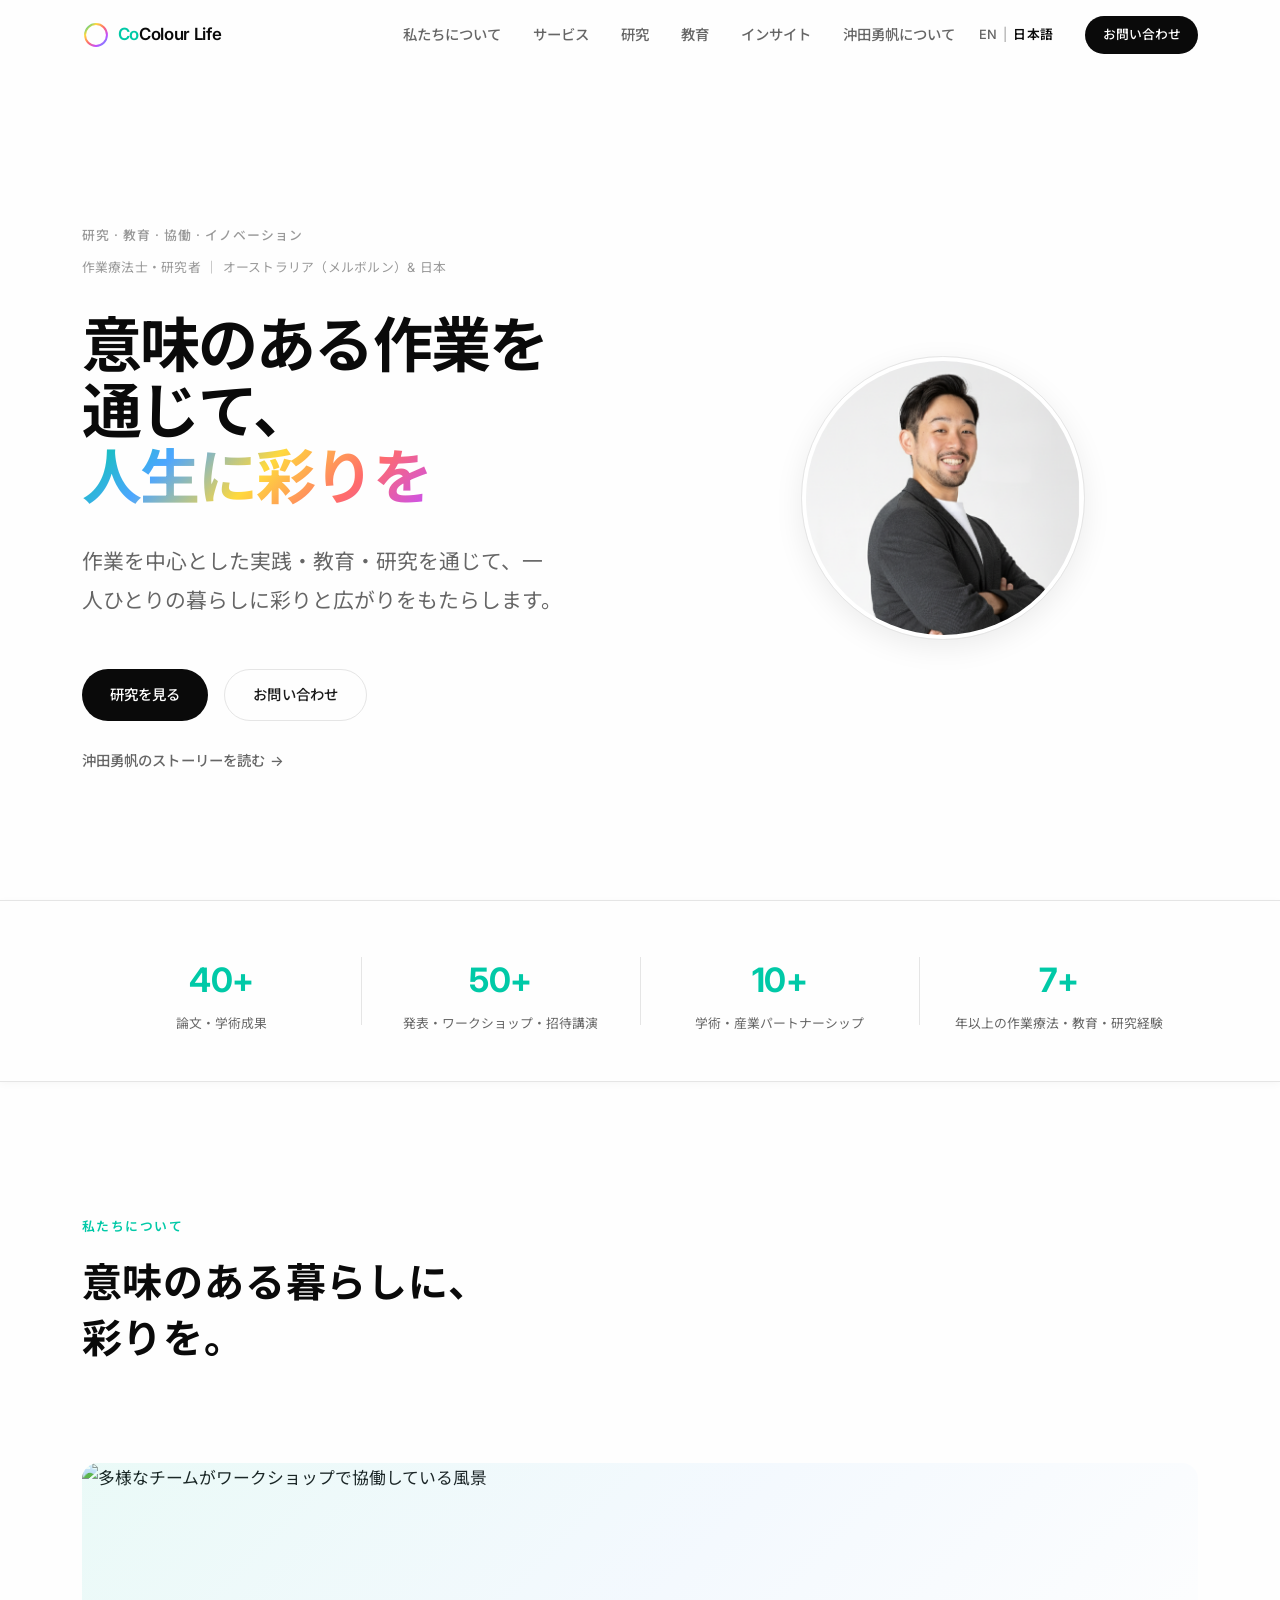
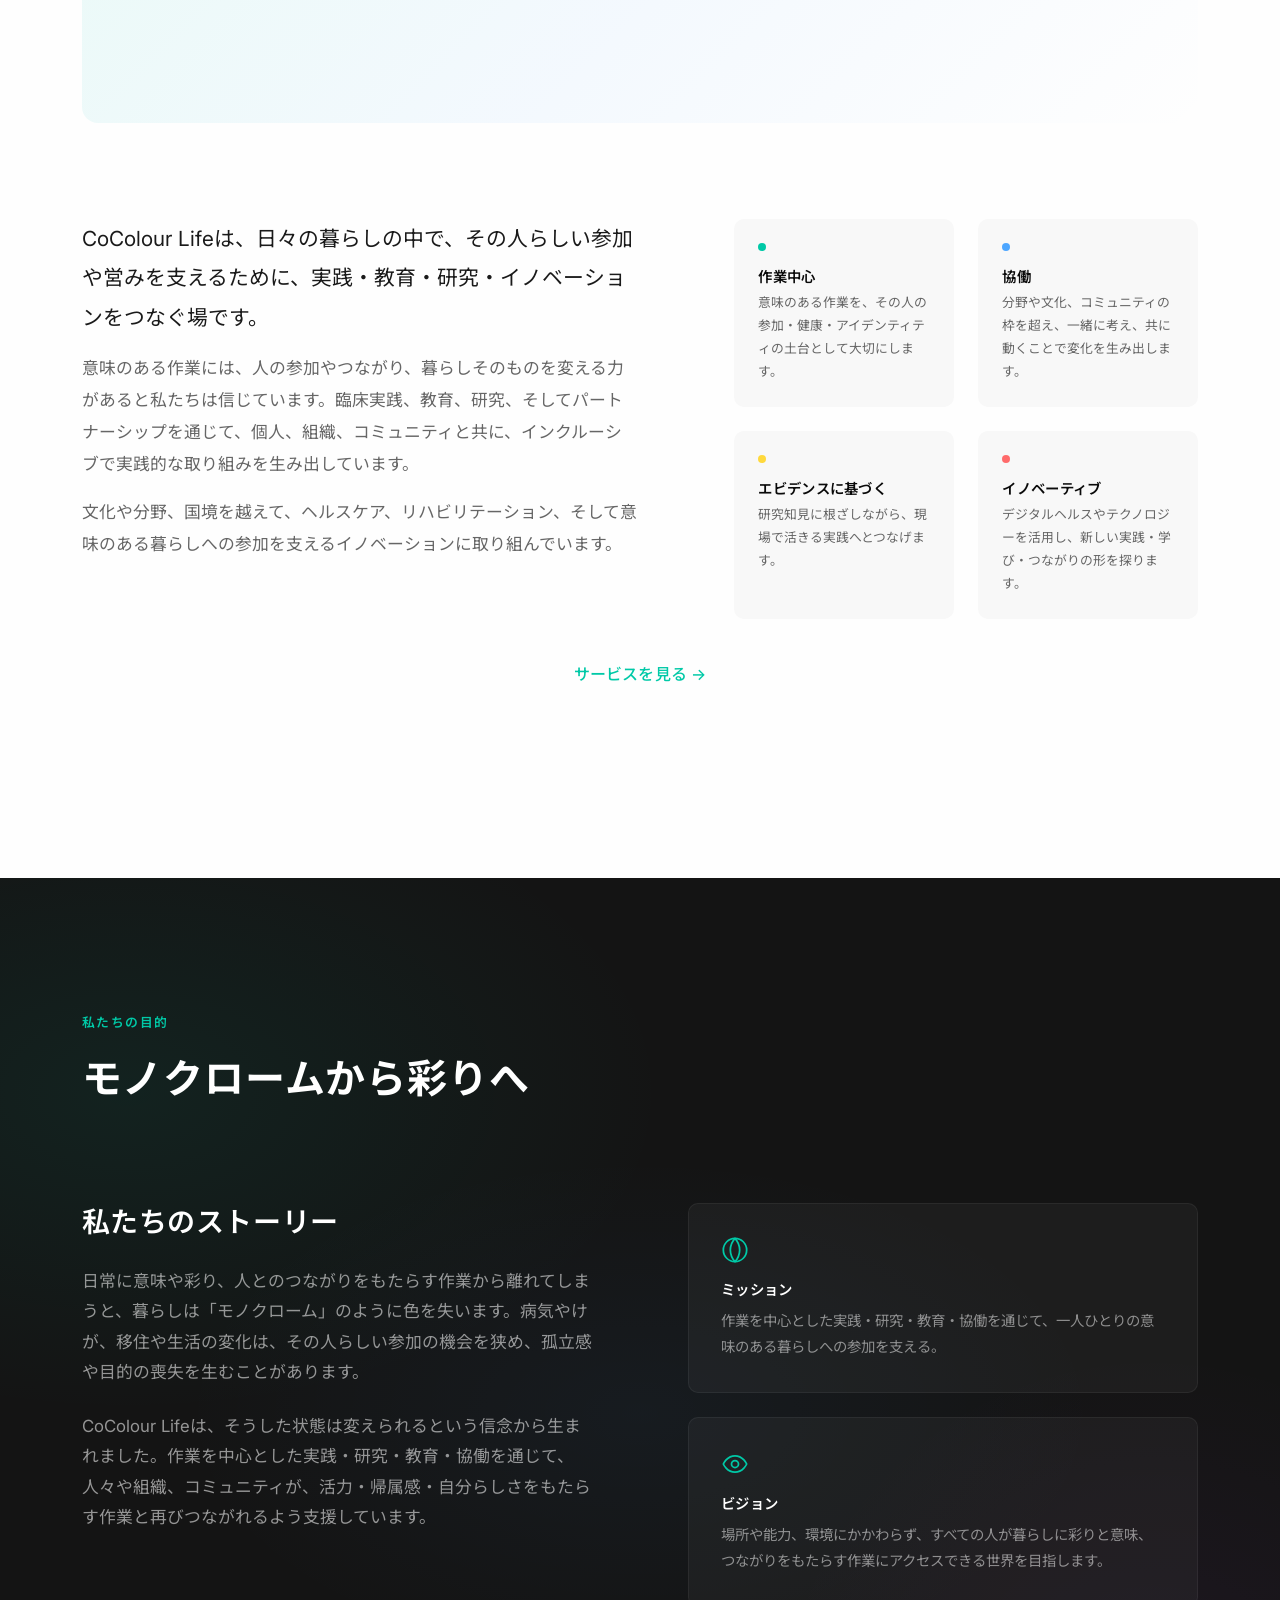
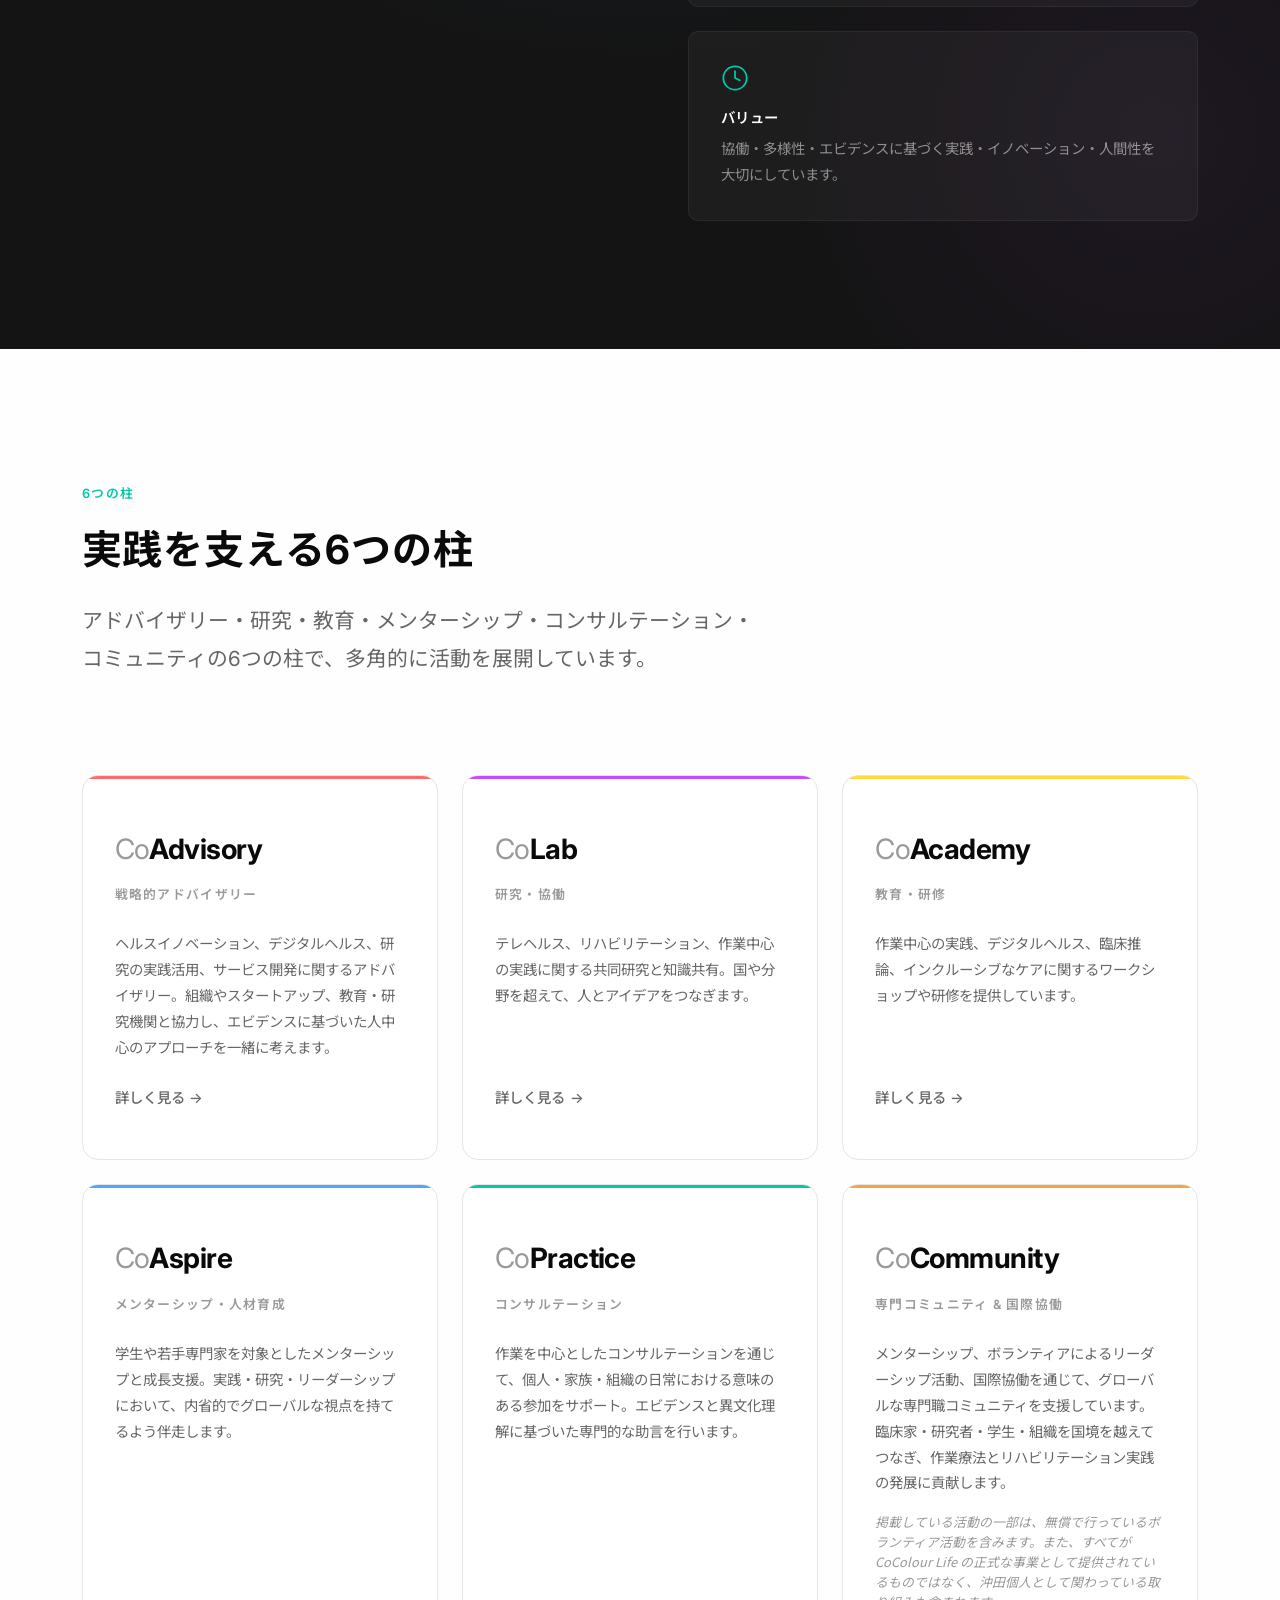
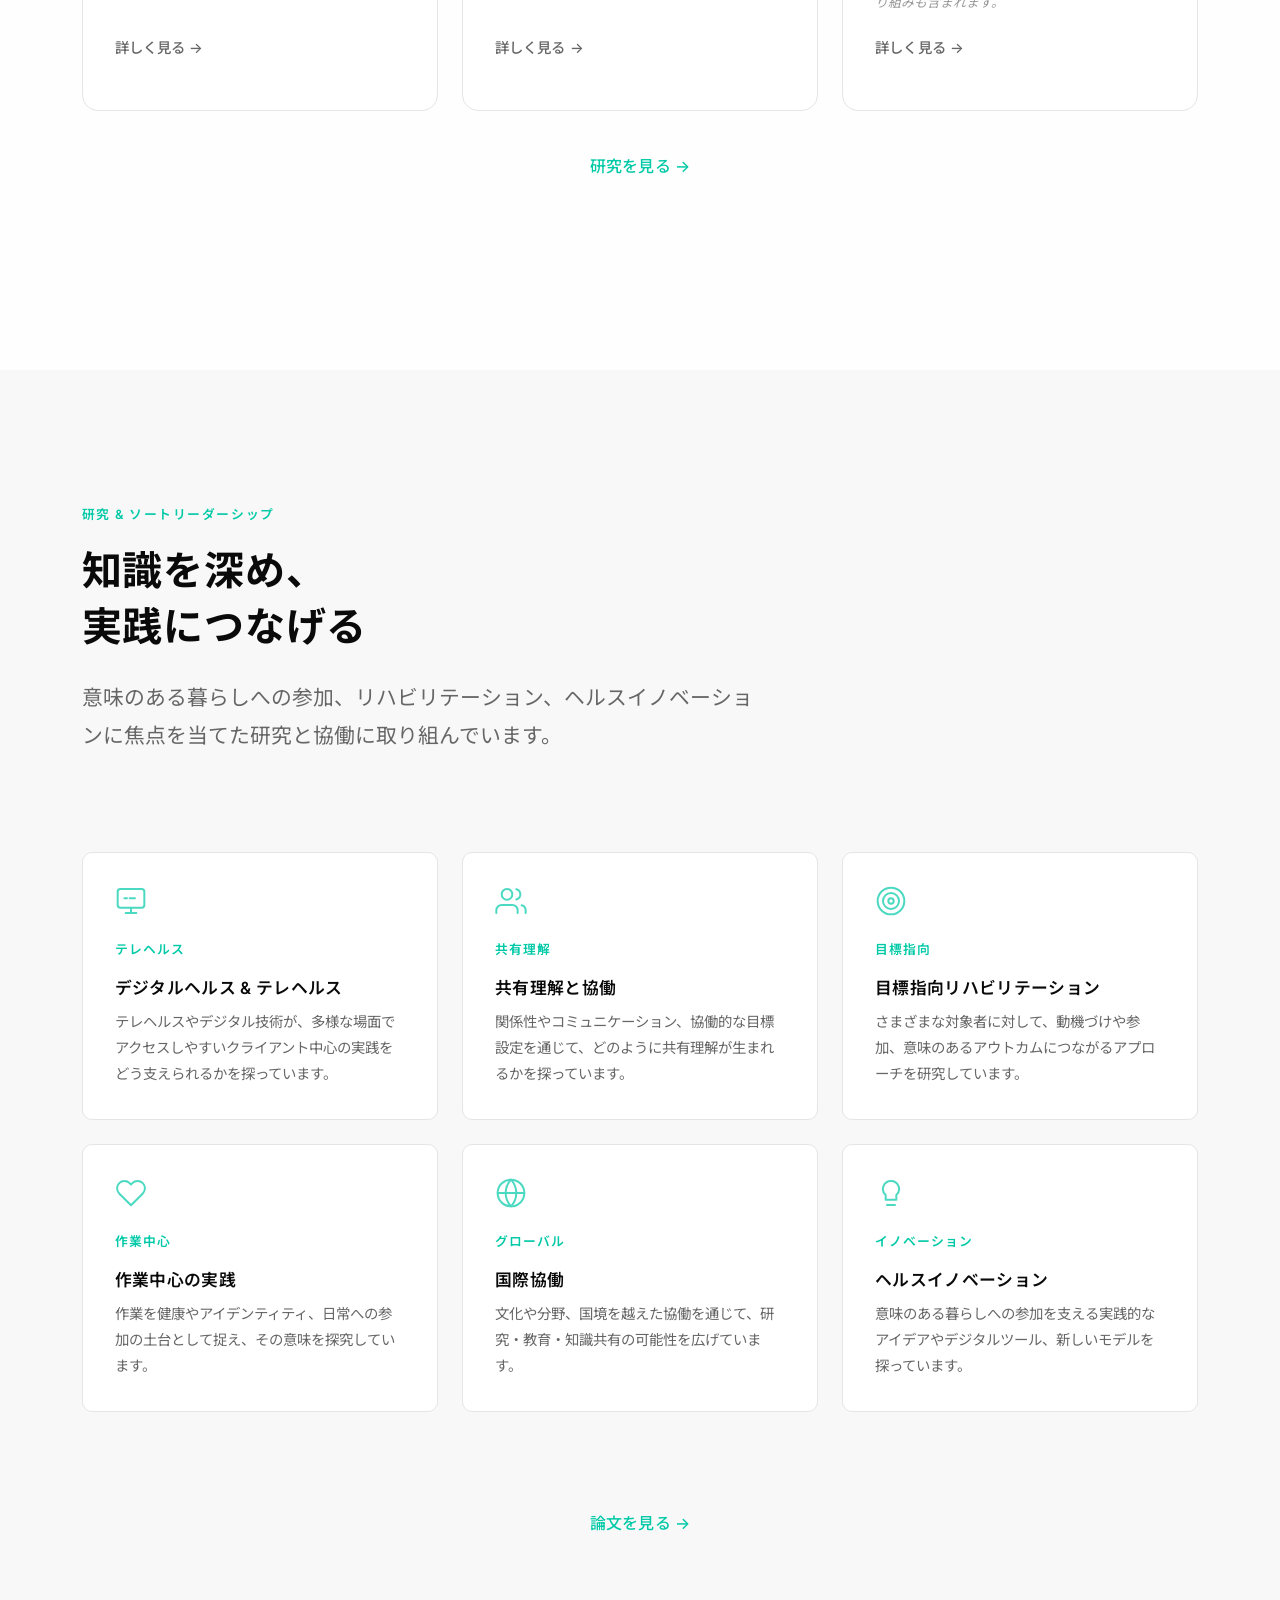
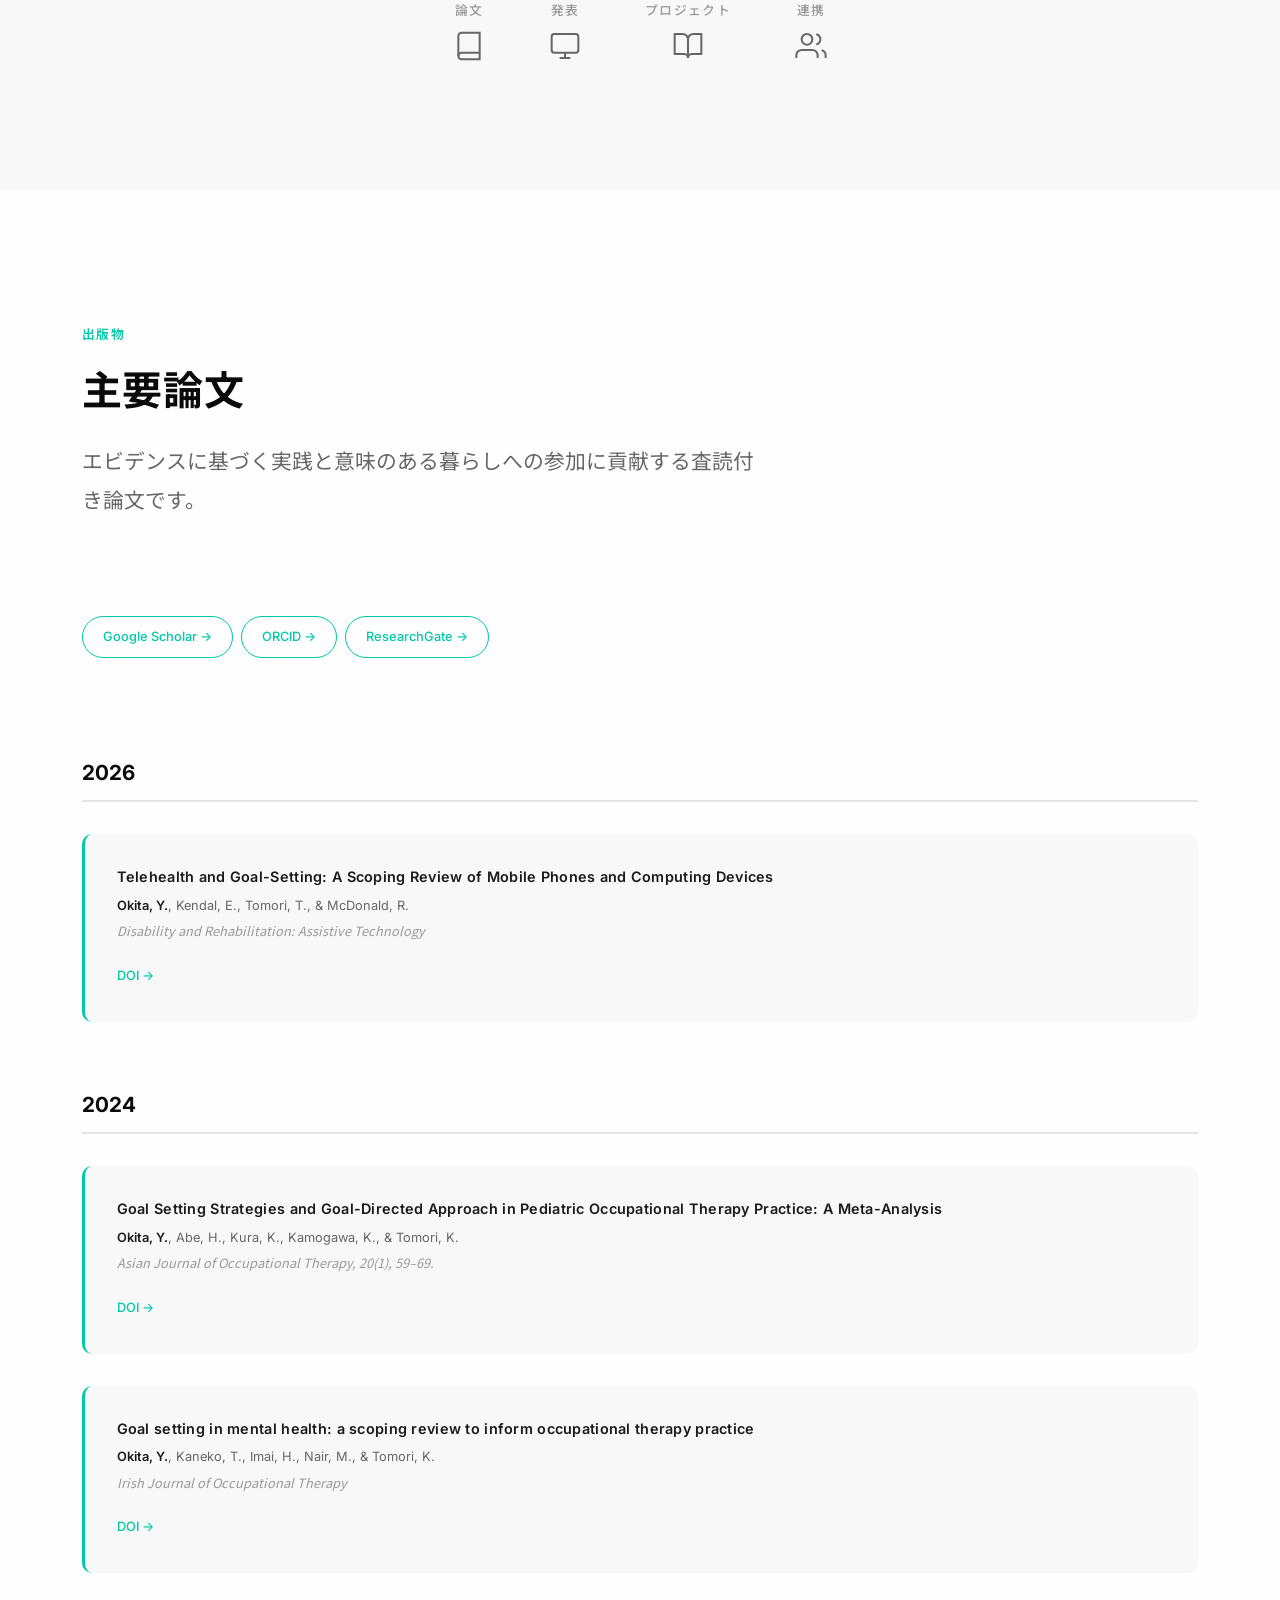
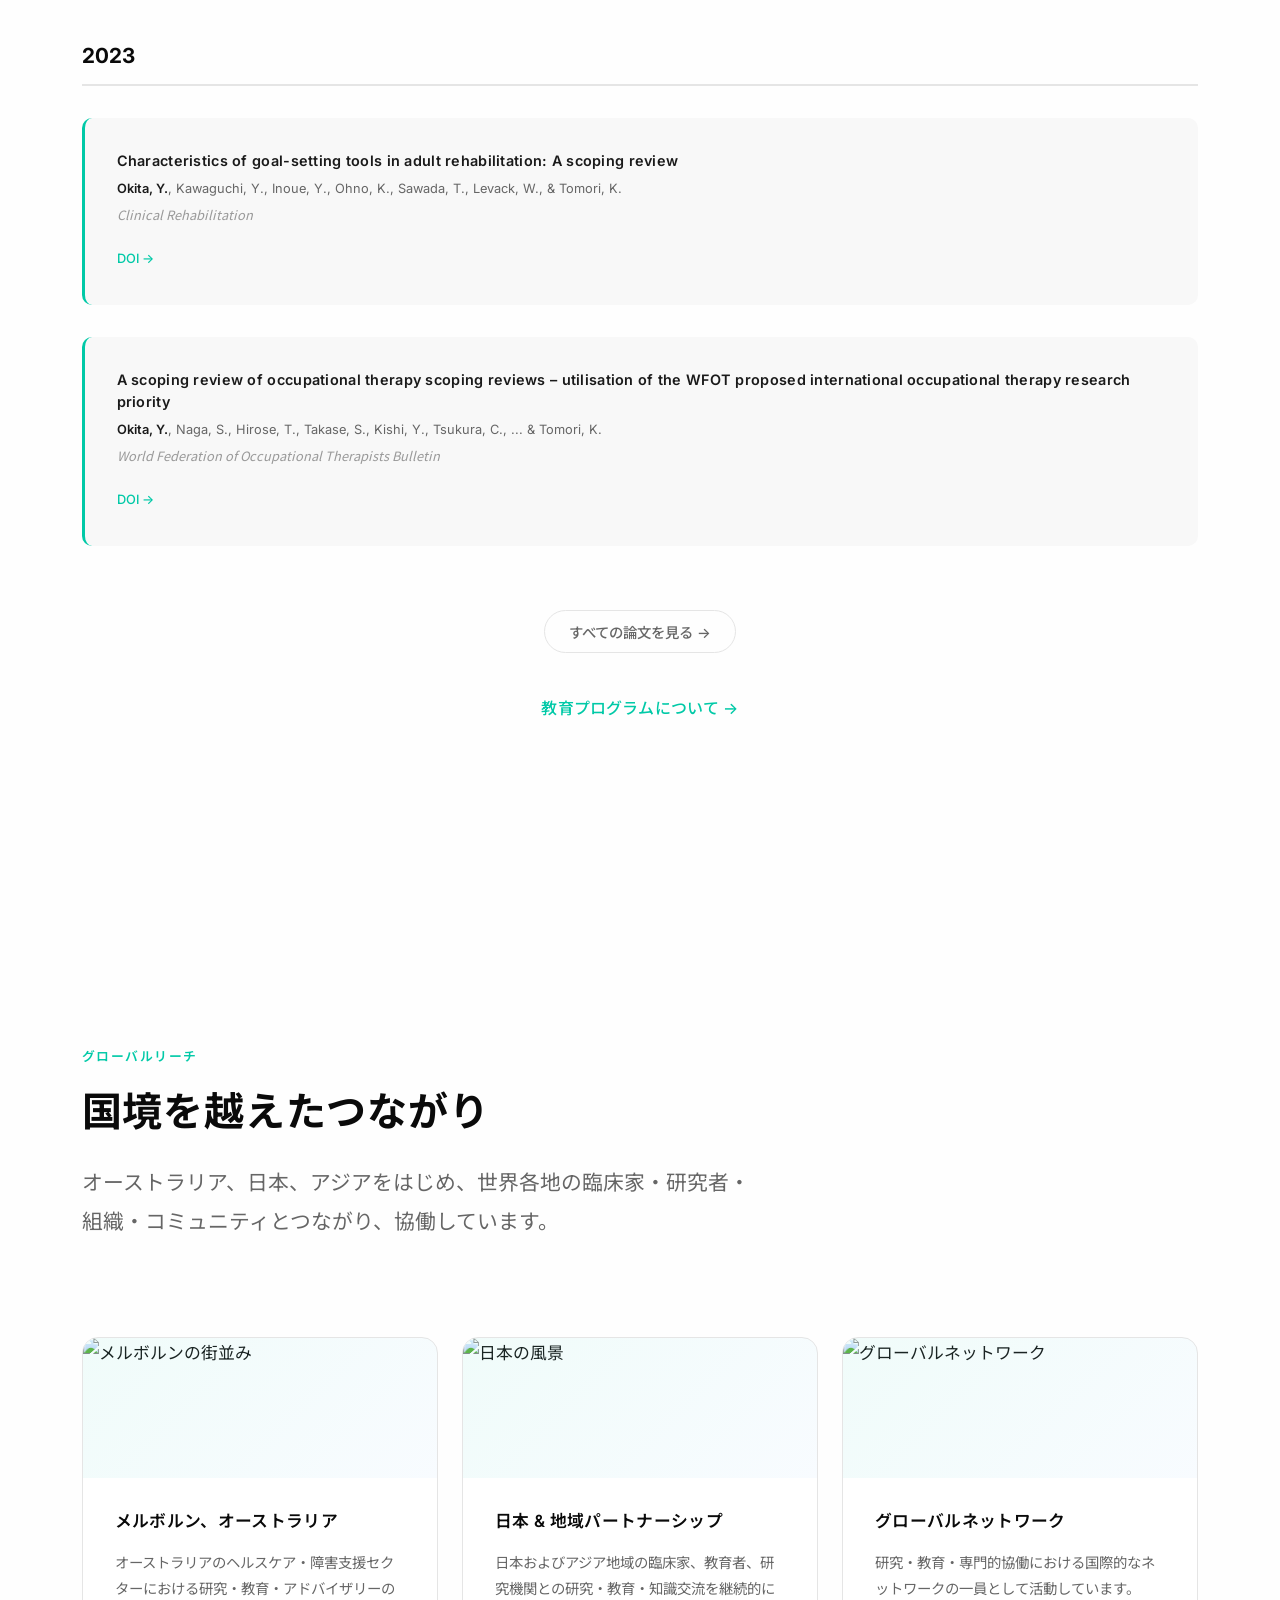
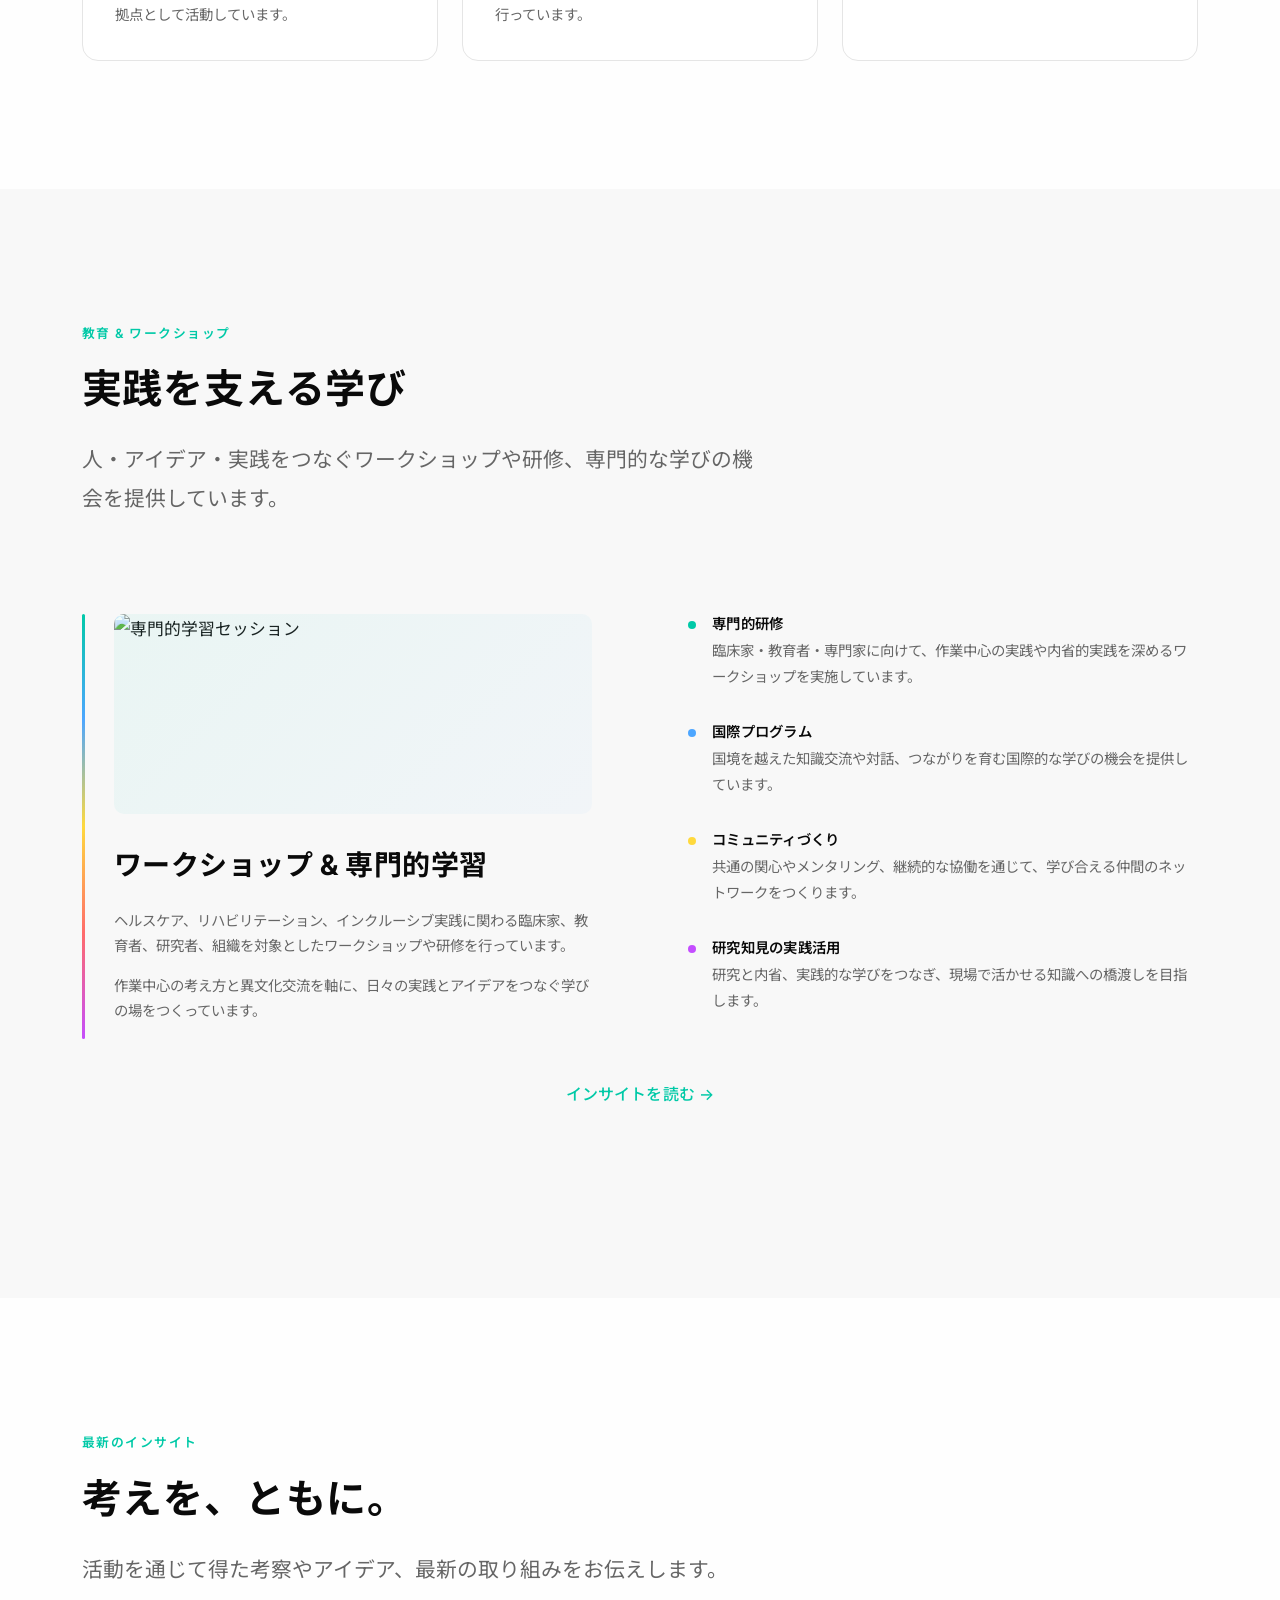
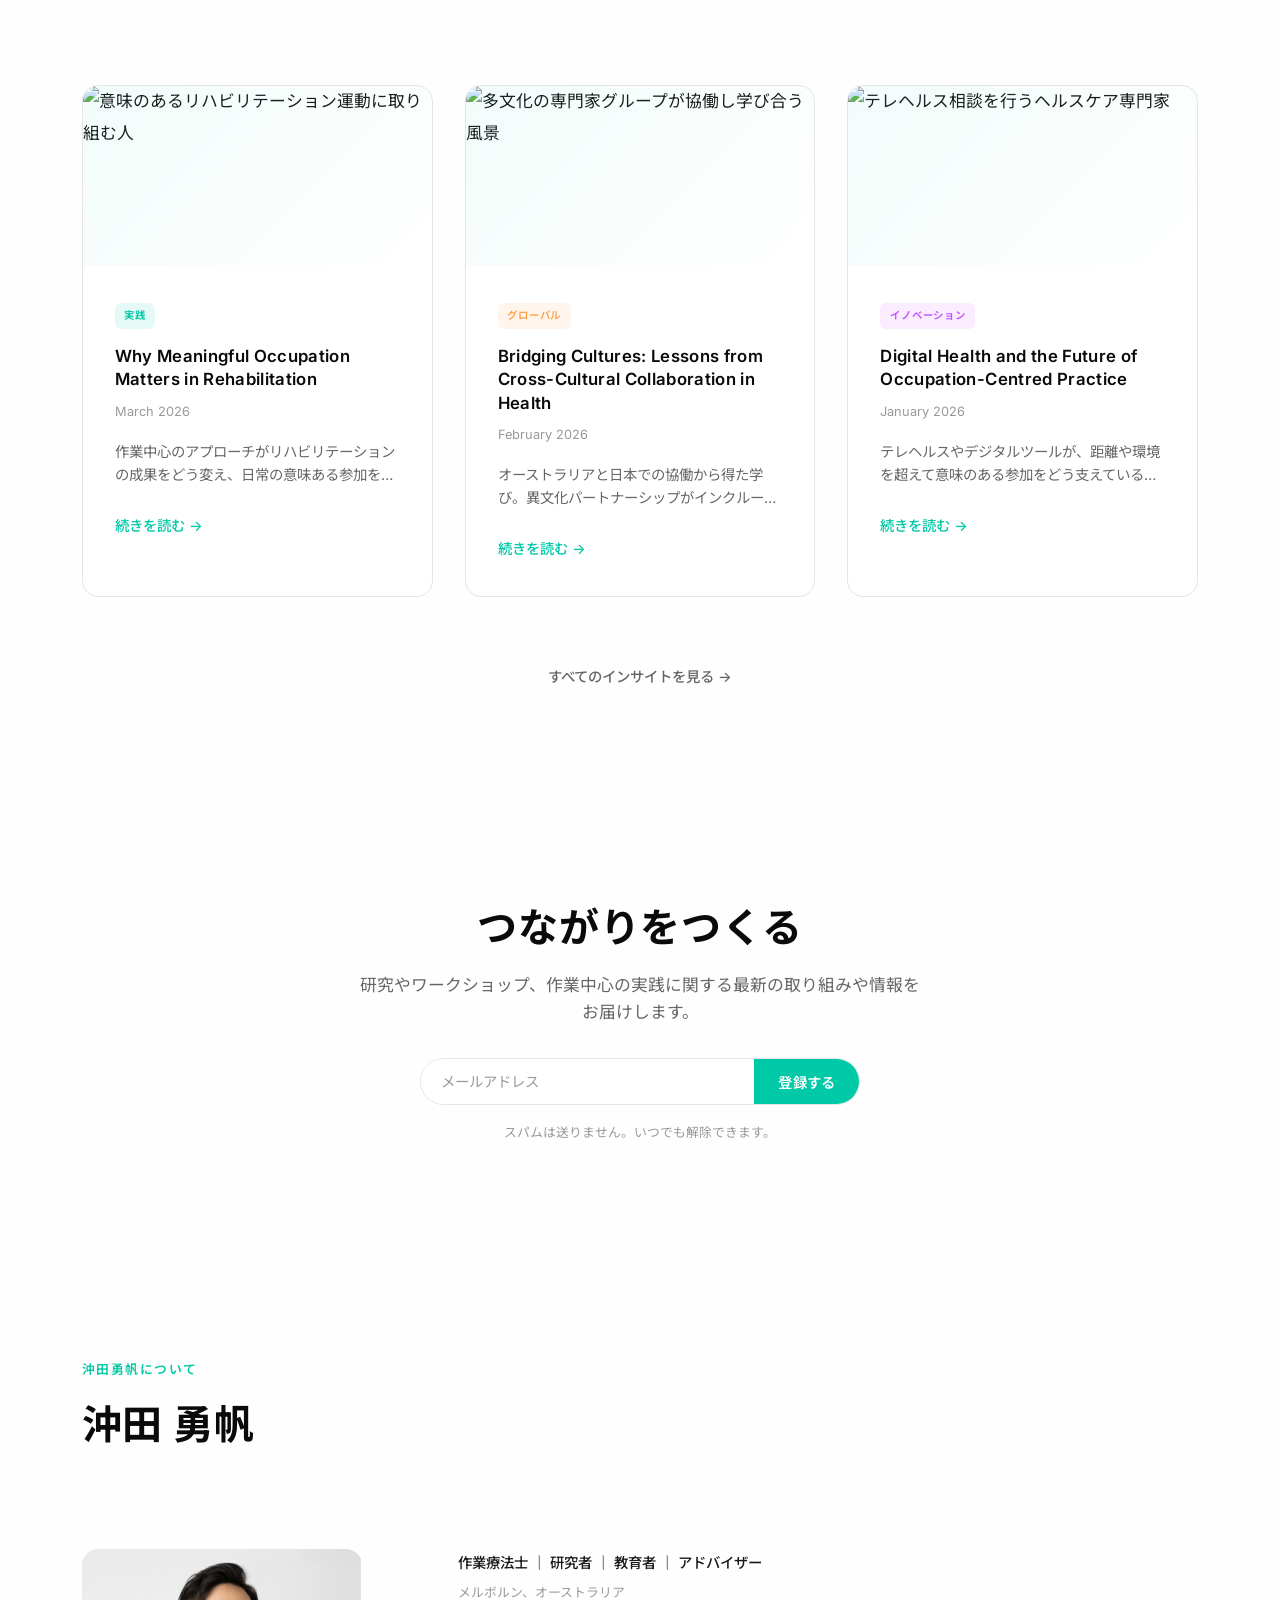
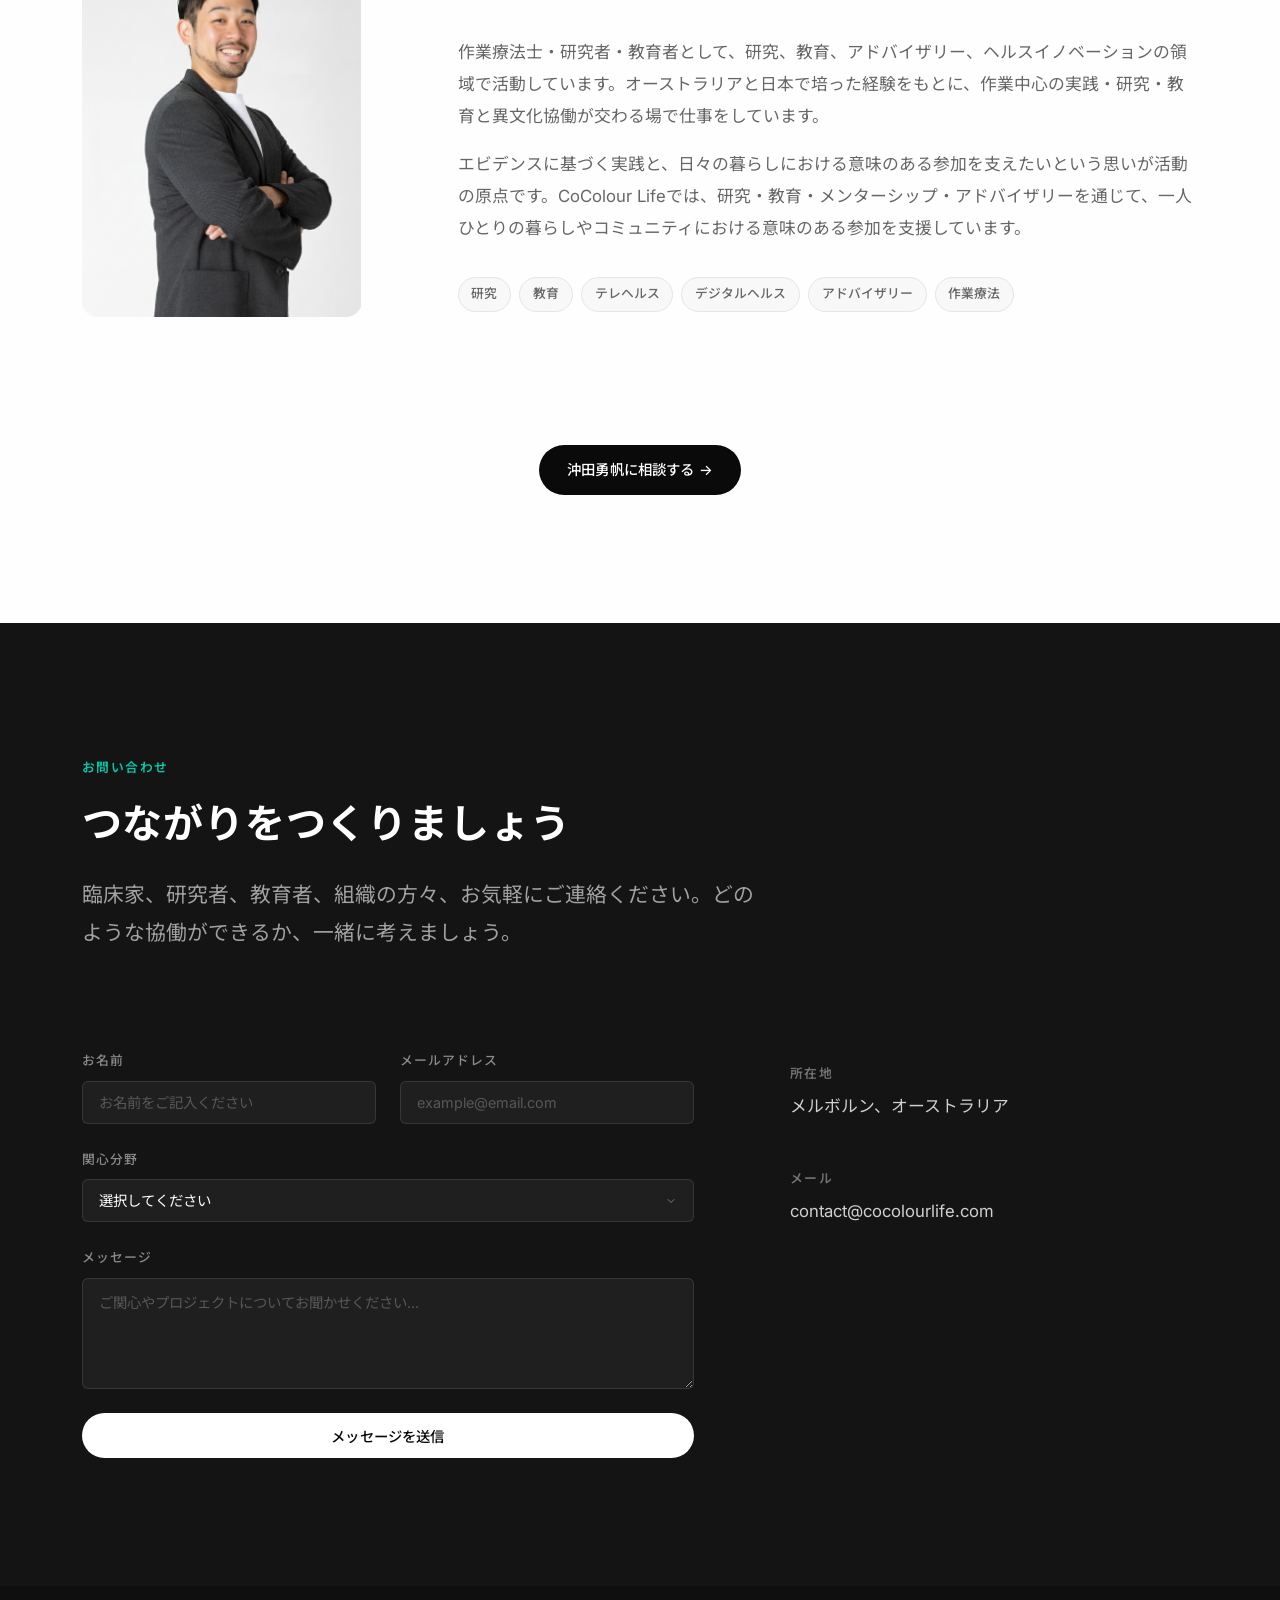
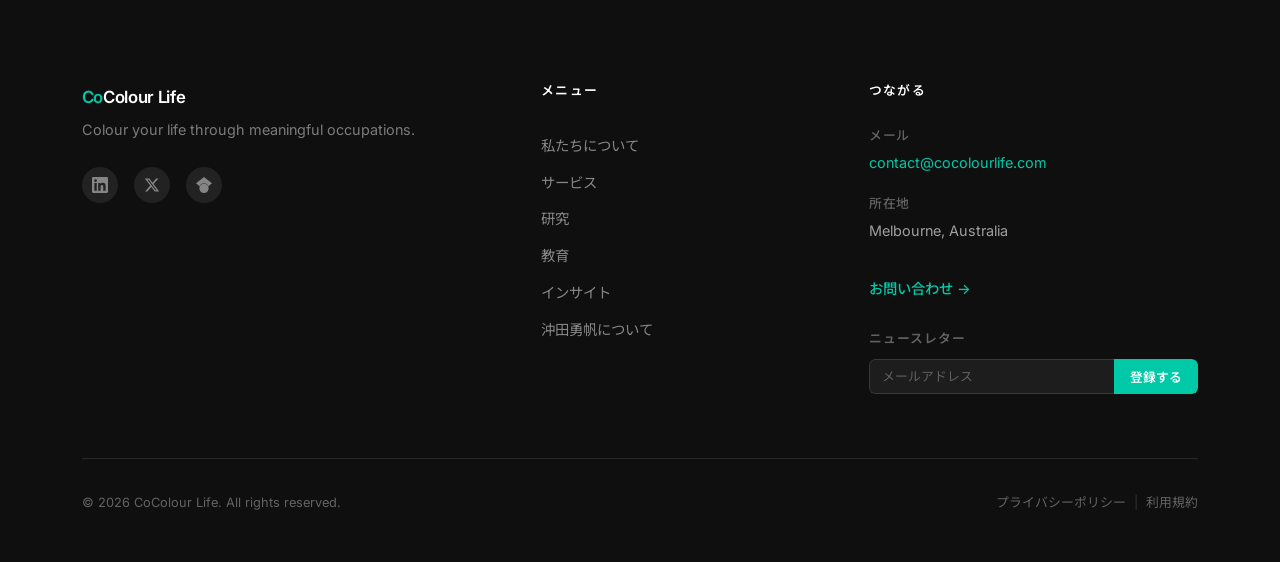
==== commit c20ad161: "JA text rewrite, name fix (沖田勇帆), add CoCommunity pillar ## Summary  Two major updates: (1) comprehe" ====
--- a/ja/index.html
+++ b/ja/index.html
@@ -253,9 +253,9 @@
     <section class="section" id="pillars">
       <div class="container">
         <div class="section-header">
-          <span class="section-label">5つの柱</span>
-          <h2 class="section-title">実践を支える5つの柱</h2>
-          <p class="section-desc">アドバイザリー・研究・教育・メンターシップ・コンサルテーションの5つの柱で、多角的に活動を展開しています。</p>
+          <span class="section-label">6つの柱</span>
+          <h2 class="section-title">実践を支える6つの柱</h2>
+          <p class="section-desc">アドバイザリー・研究・教育・メンターシップ・コンサルテーション・コミュニティの6つの柱で、多角的に活動を展開しています。</p>
         </div>
         <div class="pillars-grid">
           <div class="pillar-card" data-colour="#ff6b6b">
@@ -302,6 +302,19 @@
             <p class="pillar-type">コンサルテーション</p>
             <p class="pillar-desc">作業を中心としたコンサルテーションを通じて、個人・家族・組織の日常における意味のある参加をサポート。エビデンスと異文化理解に基づいた専門的な助言を行います。</p>
             <a href="../services.html#copractice" class="pillar-link">詳しく見る →</a>
+          </div>
+
+          <div class="pillar-card" data-colour="#ff9f43">
+            <div class="pillar-accent" style="background: #ff9f43"></div>
+            <div class="pillar-header">
+              <span class="pillar-prefix">Co</span><span class="pillar-name">Community</span>
+            </div>
+            <p class="pillar-type">専門コミュニティ &amp; 国際協働</p>
+            <p class="pillar-desc">メンターシップ、ボランティアによるリーダーシップ活動、国際協働を通じて、グローバルな専門職コミュニティを支援しています。臨床家・研究者・学生・組織を国境を越えてつなぎ、作業療法とリハビリテーション実践の発展に貢献します。</p>
+            <p class="pillar-note">
+              掲載している活動の一部は、無償で行っているボランティア活動を含みます。また、すべてが CoColour Life の正式な事業として提供されているものではなく、沖田個人として関わっている取り組みも含まれます。
+            </p>
+            <a href="../services.html#cocommunity" class="pillar-link">詳しく見る →</a>
           </div>
         </div>
         <div class="section-next">
--- a/css/sections.css
+++ b/css/sections.css
@@ -318,15 +318,6 @@
   min-height: 280px;
 }
 
-/* Center bottom row (2 cards) */
-.pillar-card:nth-child(4) {
-  grid-column: 2 / span 2;
-}
-
-.pillar-card:nth-child(5) {
-  grid-column: 4 / span 2;
-}
-
 .pillar-card:hover {
   transform: translateY(-4px);
   box-shadow: var(--shadow-lg);
@@ -385,6 +376,14 @@
 
 .pillar-link:hover {
   color: var(--teal);
+}
+
+.pillar-note {
+  font-size: var(--text-xs);
+  line-height: 1.55;
+  color: var(--light-grey);
+  margin-top: var(--space-md);
+  font-style: italic;
 }
 
 /* ===== RESEARCH ===== */
--- a/css/responsive.css
+++ b/css/responsive.css
@@ -47,9 +47,7 @@
     grid-template-columns: repeat(2, 1fr);
   }
 
-  .pillar-card,
-  .pillar-card:nth-child(4),
-  .pillar-card:nth-child(5) {
+  .pillar-card {
     grid-column: auto;
   }
 
@@ -170,9 +168,7 @@
     grid-template-columns: 1fr;
   }
 
-  .pillar-card,
-  .pillar-card:nth-child(4),
-  .pillar-card:nth-child(5) {
+  .pillar-card {
     grid-column: auto;
     min-height: auto;
   }
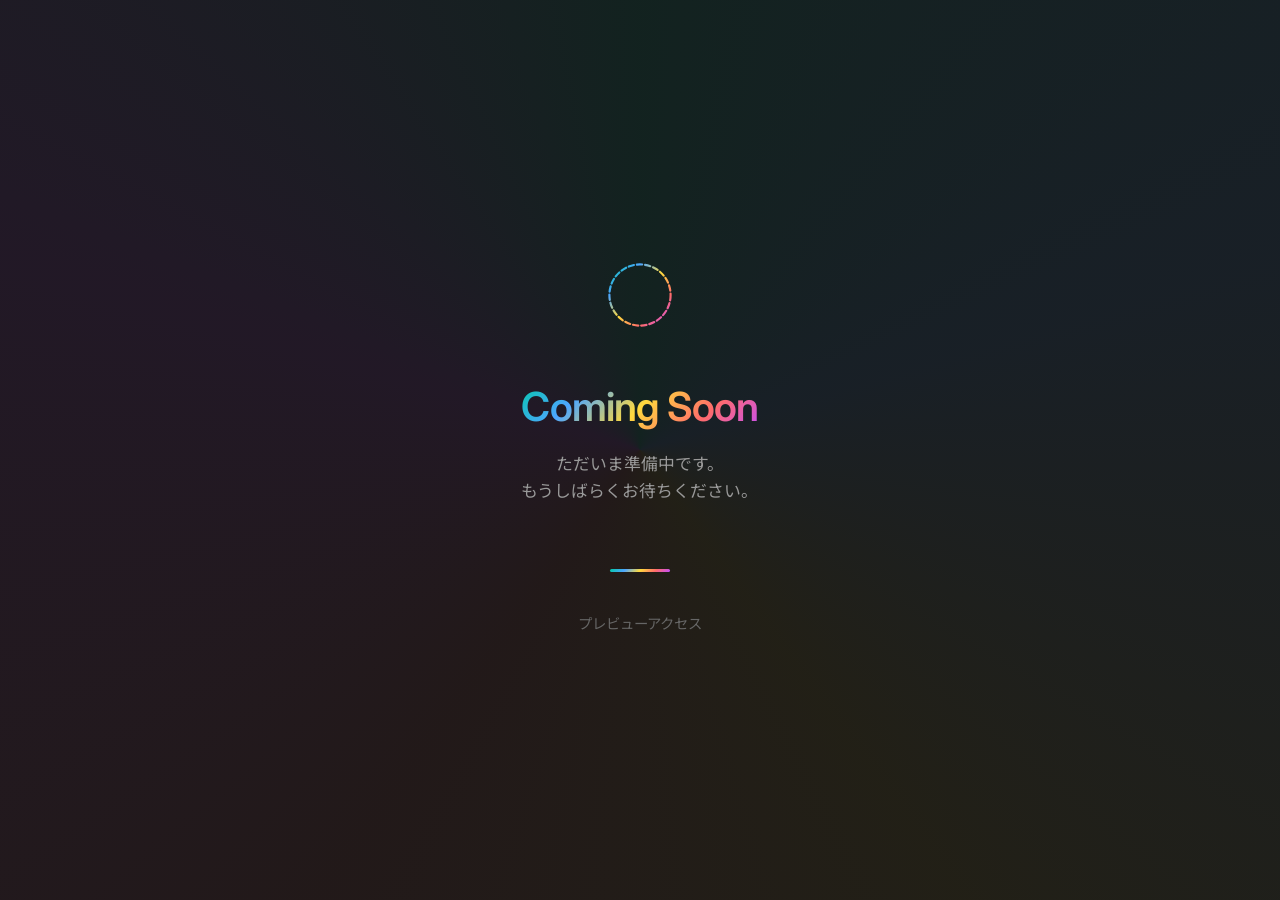
==== commit 7d2cdff8: "https://pubmed.ncbi.nlm.nih.gov/29327603/ サイト公開前に一般訪問者のアクセスをブロックする「Coming Soon」ゲートを全7ページに追加。  変更内容 全" ====
--- a/ja/index.html
+++ b/ja/index.html
@@ -3,6 +3,8 @@
 <head>
   <meta charset="UTF-8" />
   <meta name="viewport" content="width=device-width, initial-scale=1.0" />
+  <!-- TODO: サイト公開時に noindex, nofollow を削除すること -->
+  <meta name="robots" content="noindex, nofollow" />
   <title>CoColour Life — 意味のある作業を通じて、人生に彩りを</title>
   <meta name="description" content="CoColour Lifeは、作業を中心とした実践・教育・研究を通じて、一人ひとりの暮らしに彩りをもたらす活動拠点です。" />
   <meta name="keywords" content="作業療法, 作業中心の実践, テレヘルス, デジタルヘルス, リハビリテーション, 研究, 教育, CoColour Life, 沖田勇帆" />
@@ -42,9 +44,43 @@
   <link rel="stylesheet" href="../css/insights.css" />
   <link rel="stylesheet" href="../css/responsive.css" />
   <link rel="stylesheet" href="../css/ja.css" />
+  <!-- TODO: サイト公開時に coming-soon.css を削除すること -->
+  <link rel="stylesheet" href="../css/coming-soon.css" />
   <link rel="icon" type="image/svg+xml" href="../assets/favicon.svg" />
 </head>
 <body>
+
+  <!-- TODO: サイト公開時にこのブロックと coming-soon.css / coming-soon.js を削除すること -->
+  <div id="coming-soon-gate" class="coming-soon-gate">
+    <div class="coming-soon-content">
+      <div class="coming-soon-logo">
+        <svg viewBox="0 0 200 200" xmlns="http://www.w3.org/2000/svg">
+          <circle cx="100" cy="100" r="85" fill="none" stroke="url(#grad-gate)" stroke-width="6" stroke-linecap="round" stroke-dasharray="15 8" />
+          <defs>
+            <linearGradient id="grad-gate" x1="0%" y1="0%" x2="100%" y2="100%">
+              <stop offset="0%" style="stop-color:#00c9a7" />
+              <stop offset="25%" style="stop-color:#4da6ff" />
+              <stop offset="50%" style="stop-color:#ffd93d" />
+              <stop offset="75%" style="stop-color:#ff6b6b" />
+              <stop offset="100%" style="stop-color:#c44dff" />
+            </linearGradient>
+          </defs>
+        </svg>
+      </div>
+      <h1 class="coming-soon-title">Coming Soon</h1>
+      <p class="coming-soon-subtitle">ただいま準備中です。<br>もうしばらくお待ちください。</p>
+      <div class="coming-soon-divider"></div>
+      <div class="coming-soon-password">
+        <button class="coming-soon-password-toggle" id="gate-toggle">プレビューアクセス</button>
+        <form class="coming-soon-form" id="gate-form">
+          <input type="password" class="coming-soon-input" id="gate-input" placeholder="パスワード" autocomplete="off" />
+          <button type="submit" class="coming-soon-submit">入る</button>
+        </form>
+        <p class="coming-soon-error" id="gate-error">パスワードが正しくありません</p>
+      </div>
+    </div>
+  </div>
+
   <a href="#about" class="skip-to-content">コンテンツへスキップ</a>
 
   <div id="main-site" class="main-site visible">
@@ -839,5 +875,7 @@
   </div>
 
   <script src="../js/main.js"></script>
+  <!-- TODO: サイト公開時に coming-soon.js を削除すること -->
+  <script src="../js/coming-soon.js"></script>
 </body>
 </html>
--- a/css/coming-soon.css
+++ b/css/coming-soon.css
@@ -0,0 +1,200 @@
+/* ============================================
+   CoColour Life — Coming Soon Gate
+   TODO: サイト公開時にこのファイルと参照を削除すること
+   ============================================ */
+
+/* Hide main site until authenticated — body class controls visibility */
+body:not(.ccl-unlocked) .main-site {
+  display: none !important;
+}
+body:not(.ccl-unlocked) .skip-to-content {
+  display: none !important;
+}
+
+/* Coming Soon Overlay */
+.coming-soon-gate {
+  position: fixed;
+  inset: 0;
+  z-index: 10000;
+  display: flex;
+  align-items: center;
+  justify-content: center;
+  background: var(--charcoal);
+  color: var(--white);
+  font-family: var(--font-sans);
+  overflow: hidden;
+}
+
+.coming-soon-gate.hidden {
+  display: none;
+}
+
+/* Animated gradient background */
+.coming-soon-gate::before {
+  content: '';
+  position: absolute;
+  inset: -50%;
+  background: conic-gradient(
+    from 0deg,
+    rgba(0, 201, 167, 0.08),
+    rgba(77, 166, 255, 0.08),
+    rgba(255, 217, 61, 0.06),
+    rgba(255, 107, 107, 0.06),
+    rgba(196, 77, 255, 0.08),
+    rgba(0, 201, 167, 0.08)
+  );
+  animation: gate-rotate 20s linear infinite;
+}
+
+@keyframes gate-rotate {
+  to { transform: rotate(360deg); }
+}
+
+.coming-soon-content {
+  position: relative;
+  text-align: center;
+  max-width: 480px;
+  padding: var(--space-xl);
+}
+
+/* Logo */
+.coming-soon-logo {
+  width: 72px;
+  height: 72px;
+  margin: 0 auto var(--space-2xl);
+}
+
+.coming-soon-logo svg {
+  width: 100%;
+  height: 100%;
+}
+
+/* Title */
+.coming-soon-title {
+  font-size: var(--text-2xl);
+  font-weight: var(--weight-semibold);
+  letter-spacing: -0.02em;
+  margin-bottom: var(--space-md);
+  background: var(--gradient-rainbow-text);
+  -webkit-background-clip: text;
+  -webkit-text-fill-color: transparent;
+  background-clip: text;
+}
+
+/* Subtitle */
+.coming-soon-subtitle {
+  font-size: var(--text-base);
+  color: var(--light-grey);
+  line-height: 1.6;
+  margin-bottom: var(--space-3xl);
+}
+
+/* Password section */
+.coming-soon-password {
+  margin-top: var(--space-xl);
+}
+
+.coming-soon-password-toggle {
+  background: none;
+  border: none;
+  color: var(--mid-grey);
+  font-family: var(--font-sans);
+  font-size: var(--text-sm);
+  cursor: pointer;
+  padding: var(--space-sm) var(--space-md);
+  transition: color var(--duration-fast) var(--ease-out);
+}
+
+.coming-soon-password-toggle:hover {
+  color: var(--light-grey);
+}
+
+/* Password form (hidden by default) */
+.coming-soon-form {
+  display: none;
+  margin-top: var(--space-lg);
+  gap: var(--space-sm);
+  justify-content: center;
+  align-items: center;
+}
+
+.coming-soon-form.show {
+  display: flex;
+}
+
+.coming-soon-input {
+  padding: 0.6rem 1rem;
+  border: 1px solid rgba(255, 255, 255, 0.15);
+  border-radius: var(--radius-full);
+  background: rgba(255, 255, 255, 0.06);
+  color: var(--white);
+  font-family: var(--font-sans);
+  font-size: var(--text-sm);
+  width: 180px;
+  outline: none;
+  transition: border-color var(--duration-fast) var(--ease-out);
+}
+
+.coming-soon-input::placeholder {
+  color: var(--mid-grey);
+}
+
+.coming-soon-input:focus {
+  border-color: var(--teal);
+}
+
+.coming-soon-submit {
+  padding: 0.6rem 1.2rem;
+  border: none;
+  border-radius: var(--radius-full);
+  background: var(--teal);
+  color: var(--charcoal);
+  font-family: var(--font-sans);
+  font-size: var(--text-sm);
+  font-weight: var(--weight-semibold);
+  cursor: pointer;
+  transition: opacity var(--duration-fast) var(--ease-out);
+}
+
+.coming-soon-submit:hover {
+  opacity: 0.85;
+}
+
+.coming-soon-error {
+  color: var(--red);
+  font-size: var(--text-xs);
+  margin-top: var(--space-sm);
+  display: none;
+}
+
+.coming-soon-error.show {
+  display: block;
+}
+
+/* Rainbow divider */
+.coming-soon-divider {
+  width: 60px;
+  height: 3px;
+  margin: var(--space-2xl) auto 0;
+  background: var(--gradient-rainbow);
+  border-radius: var(--radius-full);
+}
+
+/* Responsive */
+@media (max-width: 600px) {
+  .coming-soon-content {
+    padding: var(--space-lg);
+  }
+
+  .coming-soon-form {
+    flex-direction: column;
+  }
+
+  .coming-soon-input {
+    width: 100%;
+  }
+
+  .coming-soon-submit {
+    width: 100%;
+  }
+}
